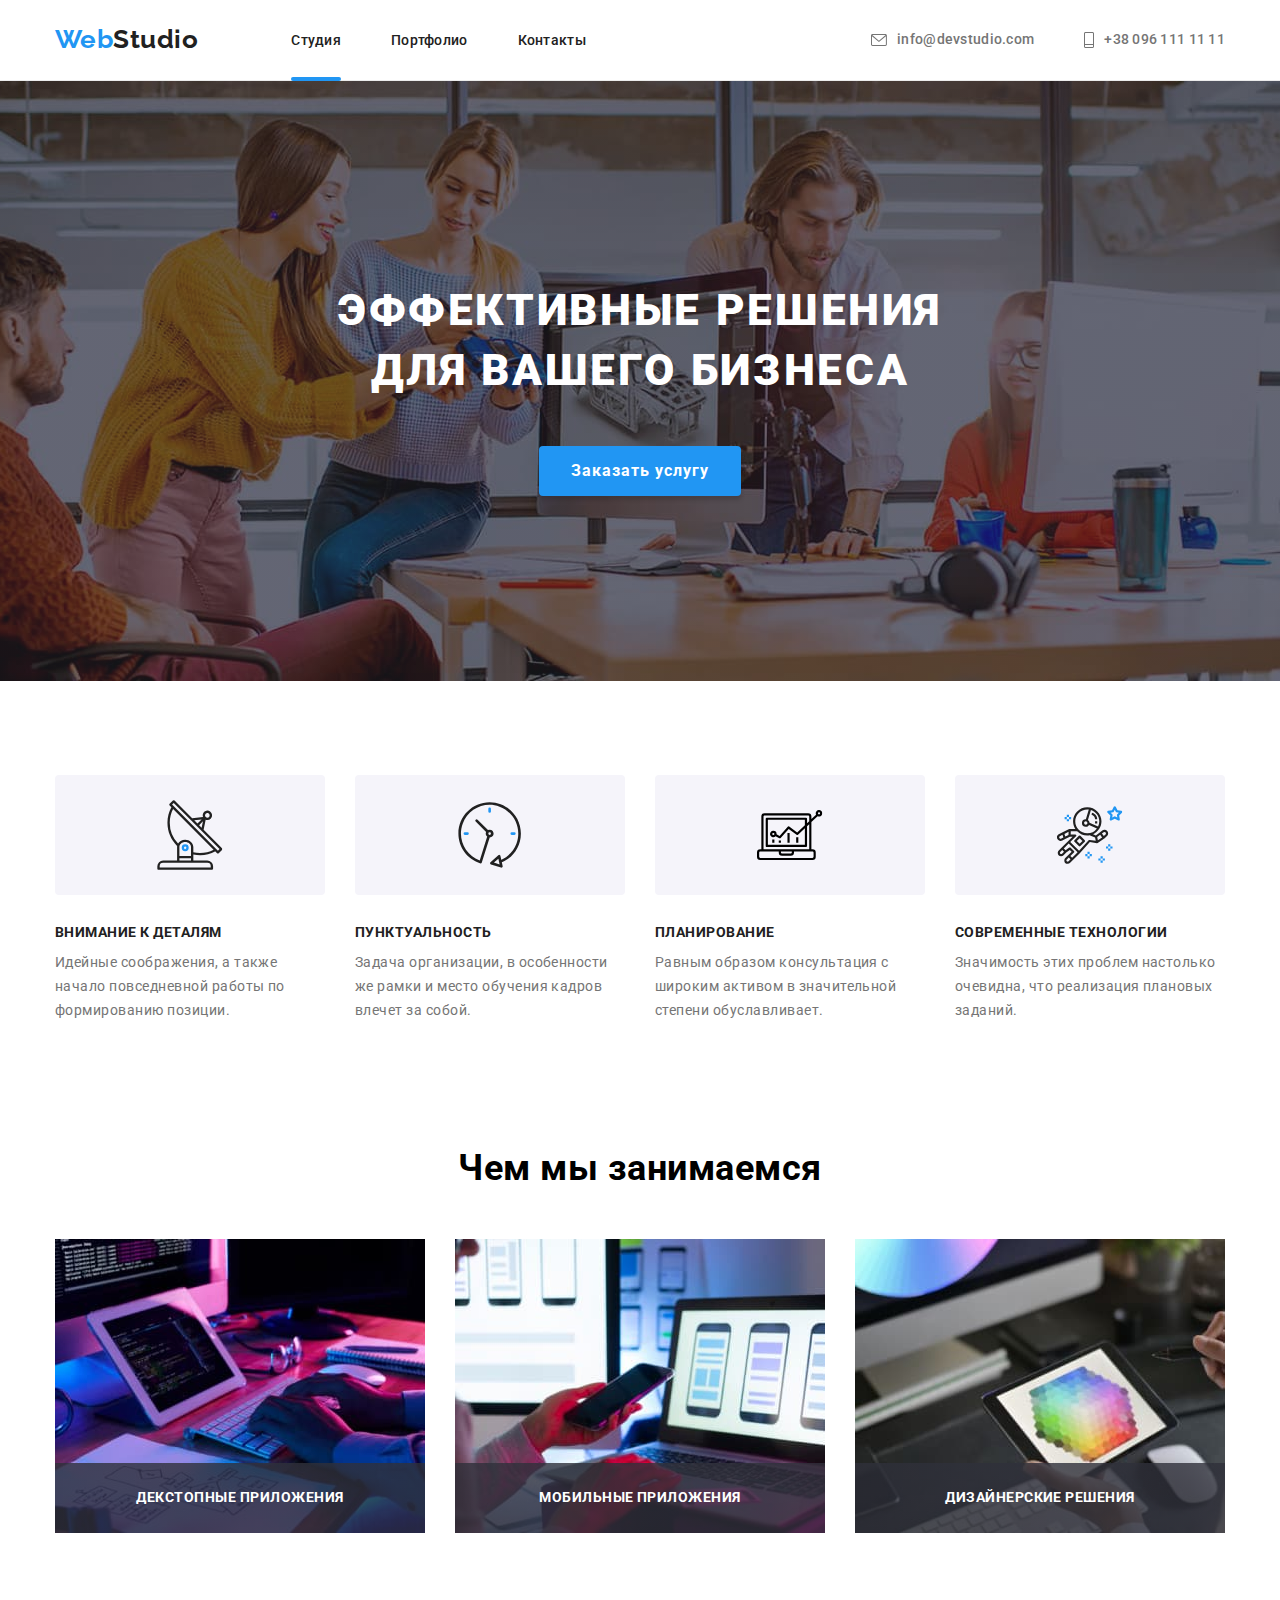
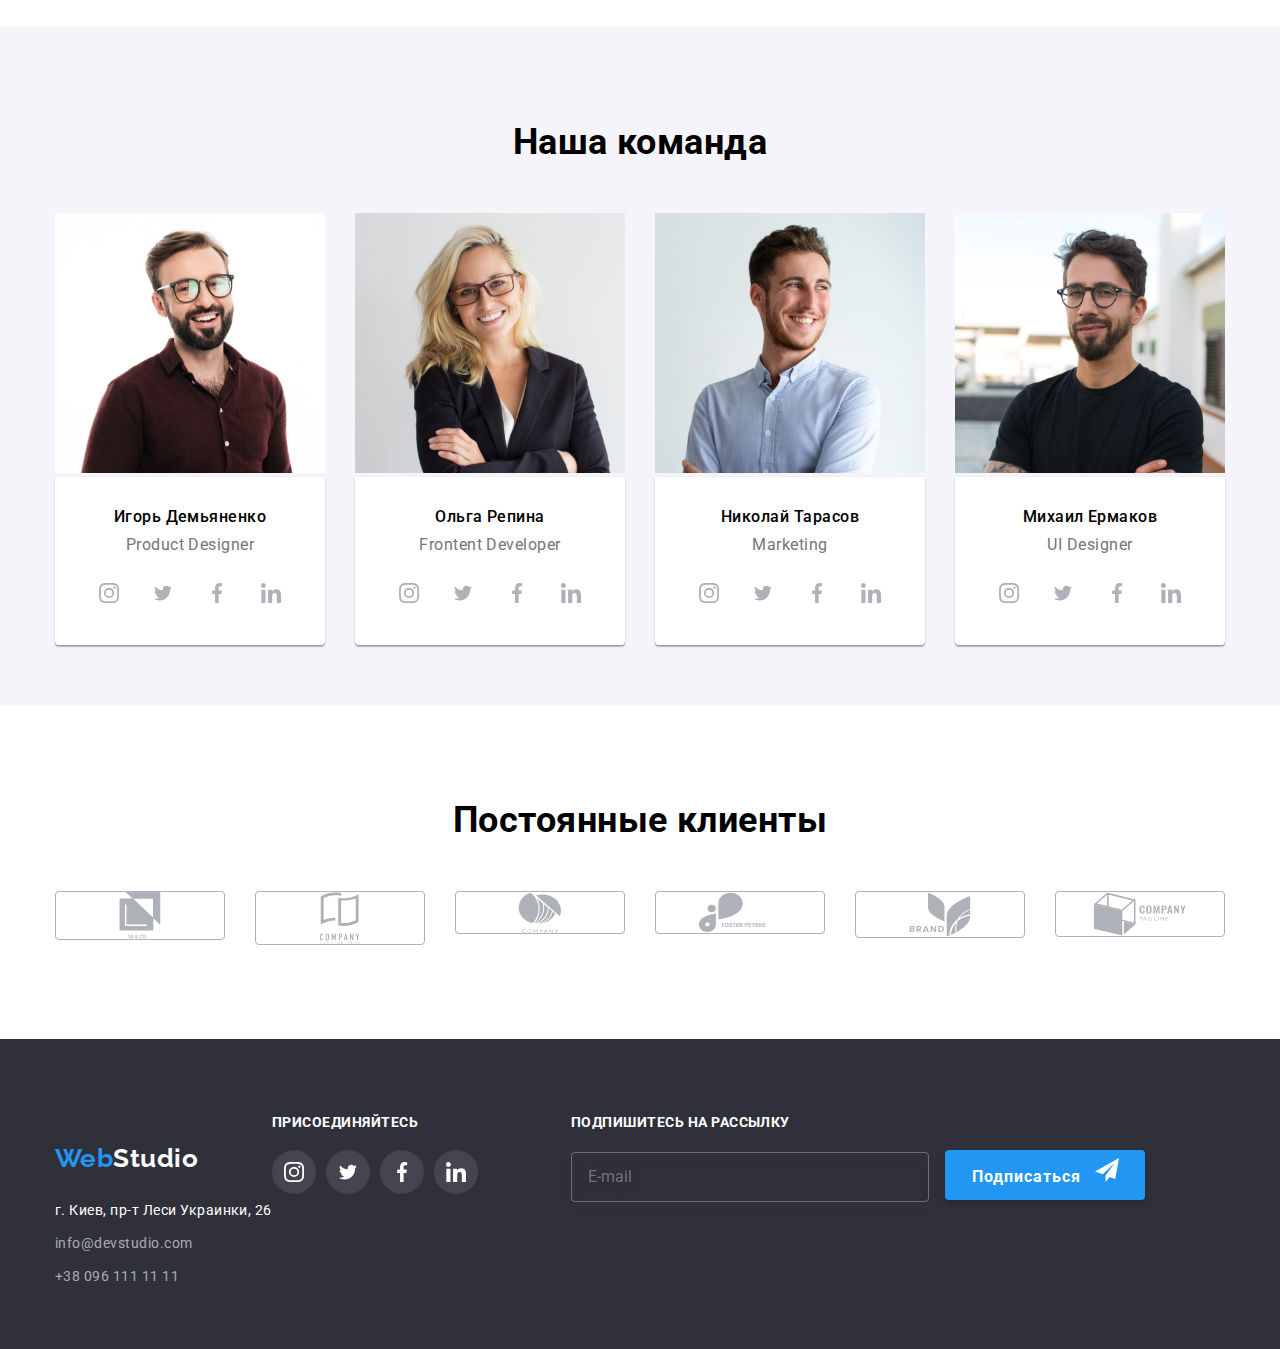
==== index.html @ e5ce3e45 "dz 13 07" ====
<!DOCTYPE html>
<html lang="ru">

<head>
    <meta charset="UTF-8">
    <meta http-equiv="X-UA-Compatible" content="IE=edge">
    <meta name="viewport" content="width=device-width, initial-scale=1.0">
    <link
        href="https://fonts.googleapis.com/css2?family=Raleway:wght@700&family=Roboto:wght@400;500;700;900&display=swap"
        rel="stylesheet">
    <link rel="stylesheet"
        href="https://cdnjs.cloudflare.com/ajax/libs/modern-normalize/1.1.0/modern-normalize.min.css">
    <link rel="stylesheet" href="./css/main.min.css" />
    <title>Главная</title>
</head>

<body>
    <!--Header-->
    <header class="header">
        <div class="header__items container">
            <nav class="navigation">
                <a href="./index.html" class="logo">
                    <span class="logo__blue-part">Web</span>
                    <span class="logo__black-part ">Studio</span>
                </a>
 
                <ul class="navigation__list">
                    <li class="navigation__item"><a href="./index.html" class="navigation__link current">Студия</a></li>
                    <li class="navigation__item"><a href="./portfolio.html" class="navigation__link">Портфолио</a></li>
                    <li class="navigation__item"><a href="#" class="navigation__link">Контакты</a></li>
                </ul>
                </nav>
            <ul class="contacts">
                <li class="contacts__item"><a href="mailto:info@devstudio.com" class="contacts__link contacts">

                        <svg class="contacts__icon" width="16" height="12">
                            <use href="./images/icons.svg#icon-mail"></use>
                        </svg>
                        info@devstudio.com</a>
                    </li>
                <li class="contacts__item"><a href="tel:+380961111111" class="contacts__link contacts">
                        <svg class="contacts__icon" width="10" height="16">
                            <use href="./images/icons.svg#icon-phone"></use>
                        </svg>
                        +38 096 111 11 11</a></li>
            </ul>

    <button type="button" class="button-mobile" data-menu-button>
        <svg width="24" height="16" aria-controls="mobile-menu-container" aria-label="Переключатель мобильного меню">
            <use class="button-mobile__icon-cross" href="./images/icon-navigation.svg#icon-icon-navigation-close"></use>
            <use class="button-mobile__icon-menu" href="./images/icon-navigation.svg#icon-icon-navigation"></use>
        </svg>
    </button>

<div class="mobile-menu-container" id="mobile-menu-container" data-menu>
   <div class="container mobile-menu-box">        
    <div class="mobile-navigation-top">
            <ul class="mobile-navigation">
                <li class="mobile-navigation__item"><a href="./index.html" class="mobile-navigation__link">Студия</a></li>
                <li class="mobile-navigation__item"><a href="./portfolio.html" class="mobile-navigation__link">Портфолио</a></li>
                <li class="mobile-navigation__item"><a href="#" class="mobile-navigation__link">Контакты</a></li>
            </ul>
         
            </div>
         
        <div class="mobile-navigation-bottom">
            <ul class="mobile-contacts">
            <li class="mobile-contacts__item"><a href="tel:+380961111111" class="mobile-contacts__phone">
                +38 096 111 11 11</a></li>
            <li class="mobile-contacts__item"><a href="mailto:info@devstudio.com" class="mobile-contacts__mail">
                info@devstudio.com</a>
                </li>
            </ul>

            <ul class="mobile-social-menu">
              <li class="mobile-social-menu__item"><a class="mobile-social-menu__link" href="https://instagram.com/">Instagram</a></li>
              <li class="mobile-social-menu__item"><a class="mobile-social-menu__link" href="https://twitter.com/">Twitter</a></li>
              <li class="mobile-social-menu__item"><a class="mobile-social-menu__link" href="https://faacebook.com/">Facebook</a></li>
              <li class="mobile-social-menu__item"><a class="mobile-social-menu__link" href="https://www.linkedin.com/">Linkedin</a></li>
            </ul>  
      </div>
    </div>
  </div>

       
    </div>
        </div>
    </header>
    <!--Main-->
    <main>
        <!--Banner-->
        <section class="banner">
            <div class="container">
                <h1 class="banner__title">Эффективные решения для вашего бизнеса</h1>
                <button data-modal-open class="button" type="button">Заказать услугу</button>
                
                <div class="backdrop is-hidden" data-modal>
                    <div class="modal">

                        <button class="button-close" data-modal-close>
                            <svg class="button-close__icon" width="30" height="30">
                        <use href="./images/symbol-defs.svg#icon-close"></use>
                            </svg>
                        </button>

                        <form class="modal__form">
                            <p class="modal__header">Оставьте свои данные, мы вам перезвоним</p>

                            <label class="modal__label">Имя</label>
                            <div class="modal__field">
                                <input class="modal__entry" type="text" name="username" />
                                <svg class="modal__icon" width="12" height="12">
                                    <use href="./images/symbol-defs-form-icons.svg#icon-person"></use>
                                </svg>
                            </div>

                            <label class="modal__label">Телефон</label>
                            <div class="modal__field">
                                <input class="modal__entry" type="tel" name="phone_number" />
                                <svg class="modal__icon" width="13" height="13">
                                    <use href="./images/symbol-defs-form-icons.svg#icon-handset"></use>
                                </svg>
                            </div>

                            <label class="modal__label">Почта</label>
                            <div class="modal__field">
                                <input class="modal__entry" type="email" name="email" />
                                <svg class="modal__icon" width="15" height="12">
                                    <use href="./images/symbol-defs-form-icons.svg#icon-mail-form"></use>
                                </svg>
                            </div>
                            <label class="modal__label">
                                Комментарий</label>
                            <textarea class="modal__field-comment" name="comment" rows="5"
                                placeholder="Введите текст"></textarea>


                            <label class="policy" for="policy">
                                <input class="policy__input" type="checkbox" name="policy" id="policy">

                                <svg class="policy__iconCheck" width="16" height="15">
                                    <use href="./images/symbol-defs-chek.svg#icon-icon-check">
                                    </use>
                                </svg>

                                <span class="policy__BoxBorder">
                                    <svg class="policy__iconBorder" width="16" height="15">
                                        <use href="./images/symbol-defs-chek.svg#icon-icon-check-border">
                                        </use>
                                    </svg>
                                </span>

                               <span class="policy__text"> Соглашаюсь с рассылкой и принимаю <a href="#" class="policy__link"> Условия договора </a></span>
                            </label>


                            <button class="button" type="submit">Отправить</button>

                        </form>


                    </div>
                </div>
            </div>
        </section>
        <!--Advantages-->
        <section class="advantages">
            <div class="container">
                <ul class="advantages__list">

                    <li class="advantages__item">
                        <div class="advantages__pictureBlock"><svg class="advantages__icon">
                                <use href="./images/icons.svg#icon-antena"></use>
                            </svg></div>
                        <h3 class="advantages__title">Внимание к деталям</h3>
                        <p class="advantages__text">Идейные соображения, а также начало повседневной работы по формированию позиции.</p>
                    </li>

                    <li class="advantages__item">
                        <div class="advantages__pictureBlock"><svg class="advantages__icon">
                                <use href="./images/icons.svg#icon-clock"></use>
                            </svg></div>
                        <h3 class="advantages__title">Пунктуальность</h3>
                        <p class="advantages__text">Задача организации, в особенности же рамки и место обучения кадров влечет за собой.</p>
                    </li>
                    <li class="advantages__item">
                        <div class="advantages__pictureBlock"><svg class="advantages__icon">
                                <use href="./images/icons.svg#icon-diagram"></use>
                            </svg></div>
                        <h3 class="advantages__title">Планирование</h3>
                        <p class="advantages__text">Равным образом консультация с широким активом в значительной степени обуславливает.</p>
                    </li>
                    <li class="advantages__item">
                        <div class="advantages__pictureBlock"><svg class="advantages__icon">
                                <use href="./images/icons.svg#icon-astronaut"></use>
                            </svg></div>
                        <h3 class="advantages__title">Современные технологии</h3>
                        <p class="advantages__text">Значимость этих проблем настолько очевидна, что реализация плановых заданий.</p>
                    </li>
                </ul>
            </div>
        </section>

        <!--What we do-->
        <section class="services">
            <div class="container">
                <h2 class="services__title">Чем мы занимаемся</h2>

                <ul class="services__list">

                    <li class="services__item">
                        <img src="./images/what_we_do_1.jpg" alt="Услуга 1" width="370" height="294" />
                        <div class="services__description">
                            <p class="services__text" >Декстопные приложения</p>
                        </div>
                    </li>

                    <li class="services__item"><img src="./images/what_we_do_2.jpg" alt="Услуга 2" width="370"
                            height="294" />
                        <div class="services__description">
                            <p class="services__text">Мобильные приложения</p>
                        </div>
                    </li>

                    <li class="services__item"><img src="./images/what_we_do_3.jpg" alt="Услуга 3" width="370"
                            height="294" />
                        <div class="services__description">
                            <p class="services__text">Дизайнерские решения</p>
                        </div>
                    </li>

                </ul>
            </div>
        </section>
        <!--Наша команда-->
        <section class="our-team">
            <div class="container">
                <h2 class="our-team__title">Наша команда</h2>
                <ul class="our-team__list">
                    <li class="our-team__item">
                        <img src="./images/product_designer.jpg" alt="Продуктовый дизайнер" width="270" height="260" />
                        <div class="our-team__section">
                            <h3 class="our-team__name">Игорь Демьяненко</h3>
                            <p class="our-team__position">Product Designer</p>

                            <ul class="social-media">
                                <li class="social-media__item">
                                    <a href="#" class="social-media__link">
                                        <svg class="social-media__icon" width="20" height="20">
                                            <use href="./images/icons.svg#icon-instagram"></use>
                                        </svg>
                                    </a>
                                </li>

                                <li class="social-media__item">
                                    <a href="#" class="social-media__link">
                                        <svg class="social-media__icon" width="20" height="16.25">
                                            <use href="./images/icons.svg#icon-twitter"></use>
                                        </svg>
                                    </a>
                                </li>

                                <li class="social-media__item">
                                    <a href="#" class="social-media__link">
                                        <svg class="social-media__icon" width="20" height="20">
                                            <use href="./images/icons.svg#icon-facebook"></use>
                                        </svg>
                                    </a>
                                </li>

                                <li class="social-media__item">
                                    <a href="#" class="social-media__link">
                                        <svg class="social-media__icon" width="20" height="20">
                                            <use href="./images/icons.svg#icon-linkedin"></use>
                                        </svg>
                                    </a>
                                </li>

                            </ul>
                        </div>
                    </li>
                    <li class="our-team__item">
                        <img src="./images/frontent_developer.jpg" alt="Фронтент разработчик" width="270"
                            height="260" />
                        <div class="our-team__section">
                            <h3 class="our-team__name">Ольга Репина</h3>
                            <p class="our-team__position">Frontent Developer</p>
                            <ul class="social-media">
                                <li class="social-media__item">
                                    <a href="#" class="social-media__link">
                                        <svg class="social-media__icon" width="20" height="20">
                                            <use href="./images/icons.svg#icon-instagram"></use>
                                        </svg>
                                    </a>
                                </li>

                                <li class="social-media__item">
                                    <a href="#" class="social-media__link">
                                        <svg class="social-media__icon" width="20" height="16.25">
                                            <use href="./images/icons.svg#icon-twitter"></use>
                                        </svg>
                                    </a>
                                </li>

                                <li class="social-media__item">
                                    <a href="#" class="social-media__link">
                                        <svg class="social-media__icon" width="20" height="20">
                                            <use href="./images/icons.svg#icon-facebook"></use>
                                        </svg>
                                    </a>
                                </li>

                                <li class="social-media__item">
                                    <a href="#" class="social-media__link">
                                        <svg class="social-media__icon" width="20" height="20">
                                            <use href="./images/icons.svg#icon-linkedin"></use>
                                        </svg>
                                    </a>
                                </li>
                            </ul>
                        </div>
                    </li>
                    <li class="our-team__item">
                        <img src="./images/marketing.jpg" alt="Маркетолог" width="270" height="260" />
                        <div class="our-team__section">
                            <h3 class="our-team__name">Николай Тарасов</h3>
                            <p class="our-team__position">Marketing</p>
                            <ul class="social-media">
                                <li class="social-media__item">
                                    <a href="#" class="social-media__link">
                                        <svg class="social-media__icon" width="20" height="20">
                                            <use href="./images/icons.svg#icon-instagram"></use>
                                        </svg>
                                    </a>
                                </li>

                                <li class="social-media__item">
                                    <a href="#" class="social-media__link">
                                        <svg class="social-media__icon" width="20" height="16.25">
                                            <use href="./images/icons.svg#icon-twitter"></use>
                                        </svg>
                                    </a>
                                </li>

                                <li class="social-media__item">
                                    <a href="#" class="social-media__link">
                                        <svg class="social-media__icon" width="20" height="20">
                                            <use href="./images/icons.svg#icon-facebook"></use>
                                        </svg>
                                    </a>
                                </li>

                                <li class="social-media__item">
                                    <a href="#" class="social-media__link">
                                        <svg class="social-media__icon" width="20" height="20">
                                            <use href="./images/icons.svg#icon-linkedin"></use>
                                        </svg>
                                    </a>
                                </li>
                            </ul>
                        </div>
                    </li>
                    <li class="our-team__item">
                        <img src="./images/ui_designer.jpg" alt="ЮА дизайнер" width="270" height="260" />
                        <div class="our-team__section">
                            <h3 class="our-team__name">Михаил Ермаков</h3>
                            <p class="our-team__position">UI Designer</p>
                            <ul class="social-media">
                                <li class="social-media__item">
                                    <a href="#" class="social-media__link">
                                        <svg class="social-media__icon" width="20" height="20">
                                            <use href="./images/icons.svg#icon-instagram"></use>
                                        </svg>
                                    </a>
                                </li>

                                <li class="social-media__item">
                                    <a href="#" class="social-media__link">
                                        <svg class="social-media__icon" width="20" height="16.25">
                                            <use href="./images/icons.svg#icon-twitter"></use>
                                        </svg>
                                    </a>
                                </li>

                                <li class="social-media__item">
                                    <a href="#" class="social-media__link">
                                        <svg class="social-media__icon" width="20" height="20">
                                            <use href="./images/icons.svg#icon-facebook"></use>
                                        </svg>
                                    </a>
                                </li>

                                <li class="social-media__item">
                                    <a href="#" class="social-media__link">
                                        <svg class="social-media__icon" width="20" height="20">
                                            <use href="./images/icons.svg#icon-linkedin"></use>
                                        </svg>
                                    </a>
                                </li>
                            </ul>
                        </div>
                    </li>
                </ul>
            </div>
        </section>
    </main>

    <!-- Regular-Customers-->

    <section class="regular-customers">
        <div class="container">
            <h2 class="regular-customers__title">Постоянные клиенты</h2>
            <ul class="regular-customers__list">
                <li class="regular-customers__item">
                    <a href="#" class="regular-customers__link">
                        <svg class="regular-customers__icon" height="46.7">
                            <use href="./images/icons.svg#icon-ya-co">
                            </use>
                        </svg>
                    </a>
                </li>

                <li class="regular-customers__item">
                    <a href="#" class="regular-customers__link">
                        <svg class="regular-customers__icon" width="40" height="52">
                            <use href="./images/icons.svg#icon-tagline-here">
                            </use>
                        </svg>
                    </a>
                </li>
                <li class="regular-customers__item">
                    <a href="#" class="regular-customers__link">
                        <svg class="regular-customers__icon" width="43.46" height="41.18">
                            <use href="./images/icons.svg#icon-company">
                            </use>
                        </svg>
                    </a>
                </li>
                <li class="regular-customers__item">
                    <a href="#" class="regular-customers__link">
                        <svg class="regular-customers__icon" width="84.44" height="40.62">
                            <use href="./images/icons.svg#icon-foster-peters">
                            </use>
                        </svg>
                    </a>
                </li>
                <li class="regular-customers__item">
                    <a href="#" class="regular-customers__link">
                        <svg class="regular-customers__icon" width="62.54" height="45.43">
                            <use href="./images/icons.svg#icon-brand">
                            </use>
                        </svg>
                    </a>
                </li>
                <li class="regular-customers__item">
                    <a href="#" class="regular-customers__link">
                        <svg class="regular-customers__icon" width="93.79" height="43.93">
                            <use href="./images/icons.svg#icon-tag-line">
                            </use>
                        </svg>
                    </a>
                </li>
            </ul>
        </div>
    </section>

    <!-- Footer-->
    <footer class="footer">
        <div class="container">
            <div class="footer__container">
                <div class="footer__adress">
                    <div class="contacts-footer">
                        <a href="./index.html" class="logo bottom">
                                <span class="logo__blue-part">Web</span>
                                <span class="logo__white-part">Studio</span>
                                </a>
                        <address>
                            <ul class="contacts-footer__list">
                                <li class="contacts-footer__item"><a href="https://www.google.com/maps/place/%D0%B1%D1%83%D0%BB.+%D0%9B%D0%B5%D1%81%D0%B8+%D0%A3%D0%BA%D1%80%D0%B0%D0%B8%D0%BD%D0%BA%D0%B8,+26,+%D0%9A%D0%B8%D0%B5%D0%B2,+02000/@50.4265841,30.5361971,17z/data=!3m1!4b1!4m5!3m4!1s0x40d4cf0e033ecbe9:0x57a4dffefec77da0!8m2!3d50.4265807!4d30.5383858"
                                        target="_blank" class="contacts-footer__link map">г. Киев, пр-т Леси Украинки, 26</a></li>
                                <li class="contacts-footer__item"><a href="mailto:info@devstudio.com"
                                        class="contacts-footer__link">info@devstudio.com</a>
                                </li>
                                <li class="contacts-footer__item"><a href="tel:+380961111111" class="contacts-footer__link">+38 096 111
                                        11
                                        11</a></li>
                            </ul>
                        </address>
                    </div>
                
                <div class="social-media-footer">
                    <p class="social-media-footer__header">Присоединяйтесь</p>
                    <ul class="social-media-footer__list">
                        <li class="social-media-footer__item">
                            <a href="#" class="social-media-footer__link">
                                <svg class="social-media-footer__icon" width="20" height="20">
                                    <use href="./images/icons.svg#icon-instagram"></use>
                                </svg>
                            </a>
                        </li>

                        <li class="social-media-footer__item">
                            <a href="#" class="social-media-footer__link">
                                <svg class="social-media-footer__icon" width="20" height="16.25">
                                    <use href="./images/icons.svg#icon-twitter"></use>
                                </svg>
                            </a>
                        </li>

                        <li class="social-media-footer__item">
                            <a href="#" class="social-media-footer__link">
                                <svg class="social-media-footer__icon" width="20" height="20">
                                    <use href="./images/icons.svg#icon-facebook"></use>
                                </svg>
                            </a>
                        </li>

                        <li class="social-media-footer__item">
                            <a href="#" class="social-media-footer__link">
                                <svg class="social-media-footer__icon" width="20" height="20">
                                    <use href="./images/icons.svg#icon-linkedin"></use>
                                </svg>
                            </a>
                        </li>

                    </ul>
                </div>
                </div>
                <div class="subscription">
                    <p class="subscription__title">Подпишитеcь на рассылку</p>
                    <form class="subscription__field">
                        <input class="subscription__input" type="email" name="email" placeholder="E-mail" />
                        <button class="subscription__button" type="submit">Подписаться
                            <svg class="subscription__icon" width="24" height="24">
                                <use href="./images/symbol-defs-form.svg#icon-mailing-list">
                                </use>
                            </svg>
                        </button>
                    </form>
                </div>
        </div>
    </footer>
    <script class="script-overlay" src="./js/modal.js"></script>
    <script src="./js/menu.js"></script>
</body>

</html>
---- css/main.min.css ----
:root{--button-and-h1-color: #FFFFFF;--main-text-color: #757575;--small-text-color: #212121;--background-button-hover: #2196F3;--background-header-footer-color: #2F303A;--background-our-team-color: #F5F4FA;--background-svg-color: #AFB1B8}.button-close{display:-webkit-box;display:-ms-flexbox;display:flex;margin-left:auto;padding:0;border:none;font:inherit;color:inherit;background-color:rgba(0,0,0,0);cursor:pointer;position:absolute;right:8px;top:8px}.button-close__icon{fill:#000;border:1px solid rgba(0,0,0,.1);border-radius:50%}.button-close:hover .button-close__icon{fill:#2196f3}.button{font-family:Roboto,sans-serif;background-color:var(--background-button-hover);font-size:16px;line-height:1.87;font-weight:700;color:var(--button-and-h1-color);cursor:pointer;text-align:center;letter-spacing:.06em;border-radius:4px;-webkit-box-shadow:0px 4px 4px rgba(0,0,0,.15);box-shadow:0px 4px 4px rgba(0,0,0,.15);padding:10px 32px;border-width:0}.menu .button.active{background-color:var(--background-button-hover);color:var(--button-and-h1-color)}.menu .button{background-color:var(--background-our-team-color);color:var(--small-text-color);font-style:normal;font-weight:500;text-align:center;line-height:1.62;letter-spacing:.03em;padding:6px 22px;-webkit-box-shadow:none;box-shadow:none;-webkit-transition-property:background-color,color,-webkit-box-shadow;transition-property:background-color,color,-webkit-box-shadow;transition-property:background-color,color,box-shadow;transition-property:background-color,color,box-shadow,-webkit-box-shadow;-webkit-transition-duration:250ms;transition-duration:250ms;-webkit-transition-timing-function:cubic-bezier(0.4, 0, 0.2, 1);transition-timing-function:cubic-bezier(0.4, 0, 0.2, 1)}.menu .button:hover,.menu .button:active,.menu .button:focus{background-color:var(--background-button-hover);color:var(--button-and-h1-color);-webkit-box-shadow:0px 4px 4px rgba(0,0,0,.15);box-shadow:0px 4px 4px rgba(0,0,0,.15)}.policy+.button{margin-top:50px;padding-left:50px;padding-right:55px}.form-mailing-list button{width:200px;height:50px;margin-left:12px;padding-left:0px}.social-media{display:-webkit-box;display:-ms-flexbox;display:flex;text-align:center;padding-top:16px;list-style-type:none}.social-media__item{width:44px;height:44px}.social-media__item:nth-child(1){margin-left:32px;margin-right:10px}.social-media__item:nth-child(2){margin-right:10px}.social-media__item:nth-child(3){margin-right:10px}.social-media__item:nth-child(4){margin-right:32px}.social-media__link{display:-webkit-box;display:-ms-flexbox;display:flex;width:44px;height:44px;-webkit-box-align:center;-ms-flex-align:center;align-items:center;-webkit-box-pack:center;-ms-flex-pack:center;justify-content:center;color:var(--background-svg-color)}.social-media__link:hover,.social-media__link:focus{background-color:var(--background-button-hover);color:var(--button-and-h1-color);border-radius:50%;cursor:pointer;-webkit-transition-property:background-color,color;transition-property:background-color,color;-webkit-transition-duration:250ms;transition-duration:250ms;-webkit-transition-timing-function:cubic-bezier(0.4, 0, 0.2, 1);transition-timing-function:cubic-bezier(0.4, 0, 0.2, 1)}.social-media__icon{fill:currentColor}.social-media-footer{margin-top:15px}.social-media-footer__header{color:var(--button-and-h1-color);text-transform:uppercase;font-weight:700;font-size:14px;margin-bottom:20px}.social-media-footer__list{list-style-type:none;display:-webkit-box;display:-ms-flexbox;display:flex}.social-media-footer__item{margin-left:0px;margin-right:10px;background:rgba(255,255,255,.1);border-radius:50%;color:var(--button-and-h1-color)}.social-media-footer__item:last-child{margin-right:0px}.social-media-footer__link{display:-webkit-box;display:-ms-flexbox;display:flex;width:44px;height:44px;-webkit-box-align:center;-ms-flex-align:center;align-items:center;-webkit-box-pack:center;-ms-flex-pack:center;justify-content:center;color:var(--button-and-h1-color)}.social-media-footer__link:hover,.social-media-footer__link:focus{background-color:var(--background-button-hover);color:var(--button-and-h1-color);border-radius:50%;cursor:pointer;-webkit-transition-property:background-color,color;transition-property:background-color,color;-webkit-transition-duration:250ms;transition-duration:250ms;-webkit-transition-timing-function:cubic-bezier(0.4, 0, 0.2, 1);transition-timing-function:cubic-bezier(0.4, 0, 0.2, 1)}.social-media-footer__icon{fill:currentColor}.subscription{margin-top:15px;margin-left:93px}.subscription__title{color:var(--button-and-h1-color);text-transform:uppercase;font-weight:700;font-size:14px;margin-bottom:20px}@media screen and (min-width: 768px){.subscription__field{display:-webkit-box;display:-ms-flexbox;display:flex;-webkit-box-orient:vertical;-webkit-box-direction:normal;-ms-flex-direction:column;flex-direction:column}}@media screen and (min-width: 1200px){.subscription__field{display:block}}.subscription__input{width:358px;height:50px;padding-left:16px;padding-top:15px;padding-bottom:15px;font-size:16px;color:#fff;background-color:rgba(0,0,0,0);border:1px solid rgba(255,255,255,.3);border-radius:4px;-webkit-filter:drop-shadow(0px 4px 4px rgba(0, 0, 0, 0.15));filter:drop-shadow(0px 4px 4px rgba(0, 0, 0, 0.15))}.subscription__input:hover,.subscription__input:focus{outline:rgba(0,0,0,0)}.subscription__button{width:200px;height:50px;margin-left:12px;font-family:Roboto,sans-serif;background-color:var(--background-button-hover);font-size:16px;line-height:1.87;font-weight:700;color:var(--button-and-h1-color);cursor:pointer;text-align:center;letter-spacing:.06em;border-radius:4px;-webkit-box-shadow:0px 4px 4px rgba(0,0,0,.15);box-shadow:0px 4px 4px rgba(0,0,0,.15);border-width:0}.subscription__icon{margin-left:9px;-webkit-box-align:center;-ms-flex-align:center;align-items:center;-webkit-box-pack:center;-ms-flex-pack:center;justify-content:center}.modal{position:absolute;width:528px;height:581px;top:50%;left:50%;-webkit-transform:translate(-50%, -50%) scale(1);transform:translate(-50%, -50%) scale(1);background-color:#fff;-webkit-box-shadow:0px 1px 3px rgba(0,0,0,.12),0px 1px 1px rgba(0,0,0,.14),0px 2px 1px rgba(0,0,0,.2);box-shadow:0px 1px 3px rgba(0,0,0,.12),0px 1px 1px rgba(0,0,0,.14),0px 2px 1px rgba(0,0,0,.2);border-radius:4px;padding-top:40px;padding-right:40px;padding-left:40px}.modal__form{display:inline-block}.modal__header{color:#212121;font-weight:700;font-size:20px;line-height:1.15;margin-bottom:2px}.modal__label{text-align:left;display:-webkit-box;display:-ms-flexbox;display:flex;-webkit-box-orient:vertical;-webkit-box-direction:normal;-ms-flex-direction:column;flex-direction:column;color:#757575;font-weight:400;font-size:12px;line-height:1.16;margin-bottom:4px;margin-top:10px}.modal__field{position:relative}.modal__entry{border:1px solid rgba(33,33,33,.2);border-radius:4px;font-size:16px;padding:6px 6px 6px 42px;font-size:16px;width:100%;height:40px}.modal__entry:hover+.modal__entry__icon,.modal__entry:focus+.modal__entry__icon{fill:#2196f3;-webkit-transition:250ms cubic-bezier(0.4, 0, 0.2, 1);transition:250ms cubic-bezier(0.4, 0, 0.2, 1)}.modal__entry:focus,.modal__entry:hover{border:1px solid #2196f3;outline:rgba(0,0,0,0);-webkit-transition:250ms cubic-bezier(0.4, 0, 0.2, 1);transition:250ms cubic-bezier(0.4, 0, 0.2, 1)}.modal__icon{position:absolute;left:15px;top:50%;-webkit-transform:translateY(-50%);transform:translateY(-50%)}.modal__field-comment{padding:12px 16px;border:1px solid rgba(33,33,33,.2);border-radius:4px;margin-bottom:20px;height:120px;width:448px;resize:none}.modal__field-comment:focus,.modal__field-comment:hover{border:1px solid #2196f3;outline:rgba(0,0,0,0);-webkit-transition:250ms cubic-bezier(0.4, 0, 0.2, 1);transition:250ms cubic-bezier(0.4, 0, 0.2, 1)}.modal__field-comment::-webkit-input-placeholder{font-weight:400;font-size:12px;line-height:1.16;color:rgba(117,117,117,.5)}.modal__field-comment::-moz-placeholder{font-weight:400;font-size:12px;line-height:1.16;color:rgba(117,117,117,.5)}.modal__field-comment:-ms-input-placeholder{font-weight:400;font-size:12px;line-height:1.16;color:rgba(117,117,117,.5)}.modal__field-comment::-ms-input-placeholder{font-weight:400;font-size:12px;line-height:1.16;color:rgba(117,117,117,.5)}.modal__field-comment::placeholder{font-weight:400;font-size:12px;line-height:1.16;color:rgba(117,117,117,.5)}.banner{position:relative;background-image:-webkit-gradient(linear, left top, right top, from(rgba(47, 48, 58, 0.4)), to(rgba(47, 48, 58, 0.4))),url("../images/banner_background.jpg");background-image:linear-gradient(to right, rgba(47, 48, 58, 0.4), rgba(47, 48, 58, 0.4)),url("../images/banner_background.jpg");background-color:var(--background-header-footer-color);background-repeat:no-repeat;background-position:center;background-size:cover;text-align:center;max-width:1600px;max-height:600px;margin-left:auto;margin-right:auto;padding-top:118px;padding-bottom:118px}.banner__title{color:var(--button-and-h1-color);text-transform:uppercase;line-height:1.61;font-size:26px;font-style:normal;font-weight:900;letter-spacing:.06em;max-width:360px;margin:0 auto 30px auto}@media screen and (min-width: 1200px){.banner__title{line-height:1.36;font-size:44px;max-width:696px;margin:0 auto 45px auto}}@media screen and (min-width: 1200px){.banner{padding-top:200px;padding-bottom:200px}}.backdrop{position:fixed;display:-webkit-box;display:-ms-flexbox;display:flex;margin:0 auto;width:100%;height:100%;z-index:1;left:50%;top:0px;-webkit-transform:translateX(-50%);transform:translateX(-50%);background:rgba(0,0,0,.2);background-image:-webkit-gradient(linear, left top, right top, from(rgba(0, 0, 0, 0.2)), to(rgba(0, 0, 0, 0.2)));background-image:linear-gradient(to right, rgba(0, 0, 0, 0.2), rgba(0, 0, 0, 0.2));-webkit-transition:opacity,isibility,1000ms cubic-bezier(0.4, 0, 0.2, 1);transition:opacity,isibility,1000ms cubic-bezier(0.4, 0, 0.2, 1);overflow-y:scroll;padding:50px 30px}.backdrop.is-hidden{opacity:0;pointer-events:none;visibility:hidden}.policy{display:-webkit-box;display:-ms-flexbox;display:flex;position:absolute;color:#757575;font-weight:400;font-size:14px;line-height:1.71;text-align:center;-webkit-box-align:center;-ms-flex-align:center;align-items:center;margin-left:12px}.policy__link{color:#2196f3;font-weight:400;font-size:14px;line-height:1.71}.policy__text{margin-left:8px;font-weight:400;font-size:14px;line-height:24px}.policy__iconBorder{-webkit-box-pack:center;-ms-flex-pack:center;justify-content:center;text-align:center}.policy__BoxBorder{display:-webkit-box;display:-ms-flexbox;display:flex;position:absolute;left:0px;margin:0px;padding:0px}.policy__iconCheck{opacity:0}.policy__input{-webkit-appearance:none;-moz-appearance:none;appearance:none;position:absolute}.policy__input:checked+.policy__iconCheck{fill:#fff;background-color:#2196f3;opacity:1;-webkit-transition:250ms cubic-bezier(0.4, 0, 0.2, 1);transition:250ms cubic-bezier(0.4, 0, 0.2, 1)}.policy__input:checked~.policy__BoxBorder{opacity:0}body{background-color:var(--main-white-color);font-family:Roboto,sans-serif;font-style:normal;letter-spacing:.03em}h1,h2,h3,h4,h5,h6,ul,li,p{margin:0;padding:0}.container{padding-left:15px;padding-right:15px;margin-left:auto;margin-right:auto}@media screen and (min-width: 480px){.container{max-width:480px}}@media screen and (min-width: 768px){.container{max-width:768px}}@media screen and (min-width: 1200px){.container{max-width:1200px}}.header{border-bottom:1px solid #ececec}.header__items{display:-webkit-box;display:-ms-flexbox;display:flex;position:relative;-webkit-box-pack:justify;-ms-flex-pack:justify;justify-content:space-between}.current{color:var(--background-button-hover)}.current:after{position:absolute;top:46px;left:0;content:"";display:block;width:100%;height:4px;background:#2196f3;border-radius:2px}.footer{background-color:var(--background-header-footer-color);padding-top:60px;padding-bottom:60px}@media screen and (min-width: 1200px){.footer__container{display:-webkit-box;display:-ms-flexbox;display:flex}}@media screen and (min-width: 1200px){.footer__adress{display:-webkit-box;display:-ms-flexbox;display:flex}}@media screen and (min-width: 768px){.footer__adress{display:-webkit-box;display:-ms-flexbox;display:flex}}.advantages{padding-top:94px;padding-bottom:60px}@media screen and (min-width: 1200px){.advantages{padding-bottom:94px}}@media screen and (min-width: 768px){.advantages__list{display:-webkit-box;display:-ms-flexbox;display:flex;-ms-flex-wrap:wrap;flex-wrap:wrap;-webkit-box-pack:justify;-ms-flex-pack:justify;justify-content:space-between}}.advantages__item{display:inline-block;margin-bottom:30px;width:100%}@media screen and (min-width: 768px){.advantages__item{width:calc((100% - 30px)/2)}}@media screen and (min-width: 1200px){.advantages__item{width:calc((100% - 90px)/4)}}.advantages__pictureBlock{background-color:var(--background-our-team-color);height:120px;border-radius:4px;margin-bottom:30px;display:-webkit-box;display:-ms-flexbox;display:flex;-webkit-box-align:center;-ms-flex-align:center;align-items:center;-webkit-box-pack:center;-ms-flex-pack:center;justify-content:center}.advantages__icon{width:65.32px;height:70px;fill:currentColor}.advantages__title{color:var(--small-text-color);text-transform:uppercase;font-weight:700;font-size:14px;line-height:1.14;margin-bottom:10px;text-align:center}@media screen and (min-width: 768px){.advantages__title{text-align:start}}.advantages__text{font-size:14px;color:var(--main-text-color);line-height:1.71}.our-team{background-color:var(--background-our-team-color);padding-top:60px;padding-bottom:60px}@media screen and (min-width: 1200px){.our-team{padding-top:94px}}.our-team__title{font-size:36px;line-height:1.17;text-align:center;text-transform:none;font-weight:700;margin-top:0;margin-bottom:50px}.our-team__list{background-color:var(--background-our-team-color);list-style:none}@media screen and (min-width: 768px){.our-team__list{display:-webkit-box;display:-ms-flexbox;display:flex;-ms-flex-wrap:wrap;flex-wrap:wrap;-webkit-box-pack:justify;-ms-flex-pack:justify;justify-content:space-between}}@media screen and (min-width: 768px){.our-team__item{width:calc((100% - 30px)/2)}}@media screen and (min-width: 1200px){.our-team__item{width:calc((100% - 90px)/4)}}.our-team__name{text-transform:none;font-size:16px;line-height:1.19;font-weight:500;text-align:center;margin-bottom:10px}.our-team__position{font-size:16px;line-height:1.16;color:var(--main-text-color);text-align:center}.our-team__section{background-color:var(--button-and-h1-color);-webkit-box-shadow:0px 1px 3px rgba(0,0,0,.12),0px 1px 1px rgba(0,0,0,.14),0px 2px 1px rgba(0,0,0,.2);box-shadow:0px 1px 3px rgba(0,0,0,.12),0px 1px 1px rgba(0,0,0,.14),0px 2px 1px rgba(0,0,0,.2);border-radius:0px 0px 4px 4px;padding-top:30px;padding-bottom:30px}.services{padding-bottom:94px}@media screen and (max-width: 1200px){.services{display:none}}.services__title{font-size:36px;line-height:1.17;text-align:center;text-transform:none;font-weight:700;margin-top:0;margin-bottom:50px}.services__list{display:-webkit-box;display:-ms-flexbox;display:flex;list-style:none}.services__item{position:relative;width:370px;height:294px}.services__item:nth-child(-n+2){margin-right:30px}.services__description{bottom:0px;position:absolute;width:100%;height:70px;display:-webkit-box;display:-ms-flexbox;display:flex;-webkit-box-align:center;-ms-flex-align:center;align-items:center;-webkit-box-pack:center;-ms-flex-pack:center;justify-content:center;background-image:-webkit-gradient(linear, left top, right top, from(rgba(47, 48, 58, 0.8)), to(rgba(47, 48, 58, 0.8)));background-image:linear-gradient(to right, rgba(47, 48, 58, 0.8), rgba(47, 48, 58, 0.8))}.services__text{color:#fff;line-height:1.14;text-transform:uppercase;font-size:14px;font-weight:700}.portfolio{margin-top:50px;list-style:none}@media screen and (min-width: 768px){.portfolio{display:-webkit-box;display:-ms-flexbox;display:flex;-ms-flex-wrap:wrap;flex-wrap:wrap;-webkit-box-pack:justify;-ms-flex-pack:justify;justify-content:space-between}}.portfolio__item{position:relative}@media screen and (min-width: 768px){.portfolio__item{width:calc((100% - 30px)/2)}}@media screen and (min-width: 1200px){.portfolio__item{width:calc((100% - 60px)/3)}}.portfolio__link{text-decoration:none;display:block}.portfolio__link:hover,.portfolio__link:focus{-webkit-box-shadow:0px 1px 1px rgba(0,0,0,.12),0px 4px 4px rgba(0,0,0,.06),1px 4px 6px rgba(0,0,0,.16);box-shadow:0px 1px 1px rgba(0,0,0,.12),0px 4px 4px rgba(0,0,0,.06),1px 4px 6px rgba(0,0,0,.16)}.portfolio__pictureBlock{position:relative;overflow:hidden}.portfolio__picture{margin-bottom:-5px}.portfolio__text-action{position:absolute;top:0;left:0;width:100%;height:100%;padding:63px 24px;-webkit-transform:translateY(100%);transform:translateY(100%);-webkit-transition:-webkit-transform 250ms cubic-bezier(0.4, 0, 0.2, 1);transition:-webkit-transform 250ms cubic-bezier(0.4, 0, 0.2, 1);transition:transform 250ms cubic-bezier(0.4, 0, 0.2, 1);transition:transform 250ms cubic-bezier(0.4, 0, 0.2, 1), -webkit-transform 250ms cubic-bezier(0.4, 0, 0.2, 1);color:#fff;background-color:#2196f3;line-height:1.55;font-size:18px;font-weight:400;opacity:.9}.portfolio__aside{border:1px solid #eee;padding:20px 24px}.portfolio__title{text-transform:none;font-weight:700;font-size:18px;line-height:2;letter-spacing:.06em;color:var(--small-text-color);margin-bottom:4px}.portfolio__subtitle{text-transform:none;font-size:16px;line-height:1.87;color:var(--main-text-color)}.portfolio__link:hover .portfolio__text-action,.portfolio__link:focus .portfolio__text-action{background-color:#2196f3;opacity:.9;color:#fff;line-height:1.55;font-size:18px;font-weight:400;-webkit-transform:translateY(0);transform:translateY(0)}.regular-customers{padding-top:94px;padding-bottom:94px}.regular-customers__title{font-size:36px;line-height:1.17;text-align:center;text-transform:none;font-weight:700;margin-top:0;margin-bottom:50px}.regular-customers__list{list-style:none;display:-webkit-box;display:-ms-flexbox;display:flex;-ms-flex-wrap:wrap;flex-wrap:wrap;-webkit-box-pack:justify;-ms-flex-pack:justify;justify-content:space-between}@media screen and (min-width: 1200px){.regular-customers__list{-ms-flex-wrap:nowrap;flex-wrap:nowrap}}.regular-customers__item{list-style-type:none;width:calc((100% - 30px)/2)}@media screen and (min-width: 768px){.regular-customers__item{width:calc((100% - 60px)/3)}}@media screen and (min-width: 1200px){.regular-customers__item{width:calc((100% - 150px)/6)}}.regular-customers__link{display:-webkit-box;display:-ms-flexbox;display:flex;-webkit-box-pack:center;-ms-flex-pack:center;justify-content:center;-webkit-box-align:center;-ms-flex-align:center;align-items:center;border:1px solid var(--background-svg-color);border-radius:4px;color:var(--background-svg-color);-webkit-transition-property:color,border;transition-property:color,border;-webkit-transition-duration:250ms;transition-duration:250ms;-webkit-transition-timing-function:cubic-bezier(0.4, 0, 0.2, 1);transition-timing-function:cubic-bezier(0.4, 0, 0.2, 1)}.regular-customers__link:hover,.regular-customers__link:focus{border:1px solid var(--background-button-hover);color:var(--background-button-hover);cursor:pointer}.regular-customers__icon{fill:currentColor}.menu{padding-top:94px;padding-bottom:94px}.menu__list{display:-webkit-box;display:-ms-flexbox;display:flex;-webkit-box-pack:start;-ms-flex-pack:start;justify-content:flex-start;-ms-flex-wrap:wrap;flex-wrap:wrap;list-style:none}@media screen and (min-width: 768px){.menu__list{-webkit-box-pack:center;-ms-flex-pack:center;justify-content:center}}.menu__item:not(last-child){margin-right:8px}.contacts{-webkit-box-align:center;-ms-flex-align:center;align-items:center;margin-left:auto;list-style-type:none;display:none}@media screen and (min-width: 768px){.contacts{display:inline-block;margin:auto 0px auto 0px}}@media screen and (min-width: 1200px){.contacts{display:-webkit-box;display:-ms-flexbox;display:flex}}.contacts__link{font-size:14px;line-height:1.14;letter-spacing:.02em;font-weight:500;font-style:normal;color:var(--main-text-color);display:-webkit-box;display:-ms-flexbox;display:flex;justify-items:center;text-align:center;text-decoration:none;-webkit-transition-property:color;transition-property:color;-webkit-transition-duration:250ms;transition-duration:250ms;-webkit-transition-timing-function:cubic-bezier(0.4, 0, 0.2, 1);transition-timing-function:cubic-bezier(0.4, 0, 0.2, 1)}.contacts__link:hover,.contacts__link:focus{color:var(--background-button-hover)}.contacts__icon{fill:currentColor;margin-right:10px}.contacts.bottom{display:block}.contacts__item:first-child{margin-right:50px}@media screen and (min-width: 768px){.contacts__item:first-child{margin-bottom:10px}}@media screen and (min-width: 1200px){.contacts__item:first-child{margin-bottom:0px}}.contacts-footer{display:block;margin-top:20px}.contacts-footer__list{list-style:none}.contacts-footer__item:not(:first-child){margin-top:9px}.contacts-footer__link{text-decoration:none;font-size:14px;line-height:1.71;font-style:normal;color:rgba(255,255,255,.6)}.contacts-footer__link:hover,.contacts-footer__link:focus{color:var(--background-button-hover)}.contacts-footer__link.map{color:var(--button-and-h1-color);font-style:normal;font-size:14px;line-height:1.71;-webkit-transition-property:color;transition-property:color;-webkit-transition-duration:250ms;transition-duration:250ms;-webkit-transition-timing-function:cubic-bezier(0.4, 0, 0.2, 1);transition-timing-function:cubic-bezier(0.4, 0, 0.2, 1)}.contacts-footer__link.map:hover,.contacts-footer__link.map:focus{color:var(--background-button-hover)}.navigation{display:-webkit-box;display:-ms-flexbox;display:flex;-webkit-box-pack:justify;-ms-flex-pack:justify;justify-content:space-between}@media screen and (min-width: 1200px){.navigation{-webkit-box-pack:start;-ms-flex-pack:start;justify-content:flex-start}}.navigation__list{display:none;list-style:none}@media screen and (min-width: 768px){.navigation__list{display:-webkit-box;display:-ms-flexbox;display:flex}}.navigation__link{text-decoration:none;color:var(--small-text-color);font-weight:500;letter-spacing:.02em;font-size:14px;line-height:1.14;-webkit-transition-property:color;transition-property:color;-webkit-transition-duration:250ms;transition-duration:250ms;-webkit-transition-timing-function:cubic-bezier(0.4, 0, 0.2, 1);transition-timing-function:cubic-bezier(0.4, 0, 0.2, 1)}.navigation__link:hover,.navigation__link:active,.navigation__link:focus{color:var(--background-button-hover)}.navigation__item{margin:auto 50px auto 0;position:relative}.navigation__icon-cross{display:none}.logo{display:-webkit-box;display:-ms-flexbox;display:flex;text-decoration:none;font-family:Raleway,sans-serif;font-weight:700;line-height:1.19;font-size:26px;margin:24px 93px 25px 0px}.logo__blue-part{color:var(--background-button-hover)}.logo__black-part{color:var(--small-text-color)}.logo__white-part{color:var(--button-and-h1-color)}.logo.bottom{margin-right:0px}.mobile-menu-container{display:none;position:absolute;top:100%;left:0;width:100%;background-color:#fff;padding:20px;font-size:20px;z-index:1}.mobile-menu-container.is-open{display:block}@media screen and (min-width: 768px){.mobile-menu-container{display:none}}.mobile-menu-box{display:-webkit-box;display:-ms-flexbox;display:flex;-webkit-box-pack:justify;-ms-flex-pack:justify;justify-content:space-between;-webkit-box-orient:vertical;-webkit-box-direction:normal;-ms-flex-direction:column;flex-direction:column;height:100%}@media screen and (min-width: 768px){.mobile-navigation-top{display:none}}@media screen and (min-width: 768px){.mobile-navigation-bottom{display:none}}.mobile-navigation{list-style:none}.mobile-navigation__link{text-decoration:none;font-weight:500;font-size:40px;line-height:1.17px;color:#212121}.mobile-navigation__link:hover,.mobile-navigation__link:active{color:#2196f3}.mobile-navigation__item:not(:last-child){margin-bottom:32px}.mobile-contacts{list-style:none}.mobile-contacts__phone{font-weight:500;font-size:34px;line-height:40px;color:#2196f3;text-decoration:none}.mobile-contacts__mail{font-weight:500;font-size:24px;line-height:28px;color:#757575;text-decoration:none}.mobile-contacts__item:first-child{margin-bottom:32px}.mobile-contacts__item:last-child{margin-bottom:64px}.button-mobile{display:inline-block;margin:0;padding:0;border:0;background-color:rgba(0,0,0,0)}.button-mobile__icon-cross{display:none}.button-mobile.is-open .button-mobile__icon-cross{display:block}.button-mobile.is-open .button-mobile__icon-menu{display:none}@media screen and (min-width: 768px){.button-mobile{display:none}}.mobile-social-menu{display:-webkit-box;display:-ms-flexbox;display:flex;list-style-type:none}.mobile-social-menu__item{padding-right:10px;padding-left:10px;border-right:1px solid rgba(33,33,33,.2)}.mobile-social-menu__item:last-child{border-right:none;padding-right:0px}.mobile-social-menu__item:first-child{padding-left:0px}.mobile-social-menu__link{text-decoration:none;font-weight:500;font-size:18px;color:#2196f3;letter-spacing:.02em;line-height:1.2}/*# sourceMappingURL=main.min.css.map */
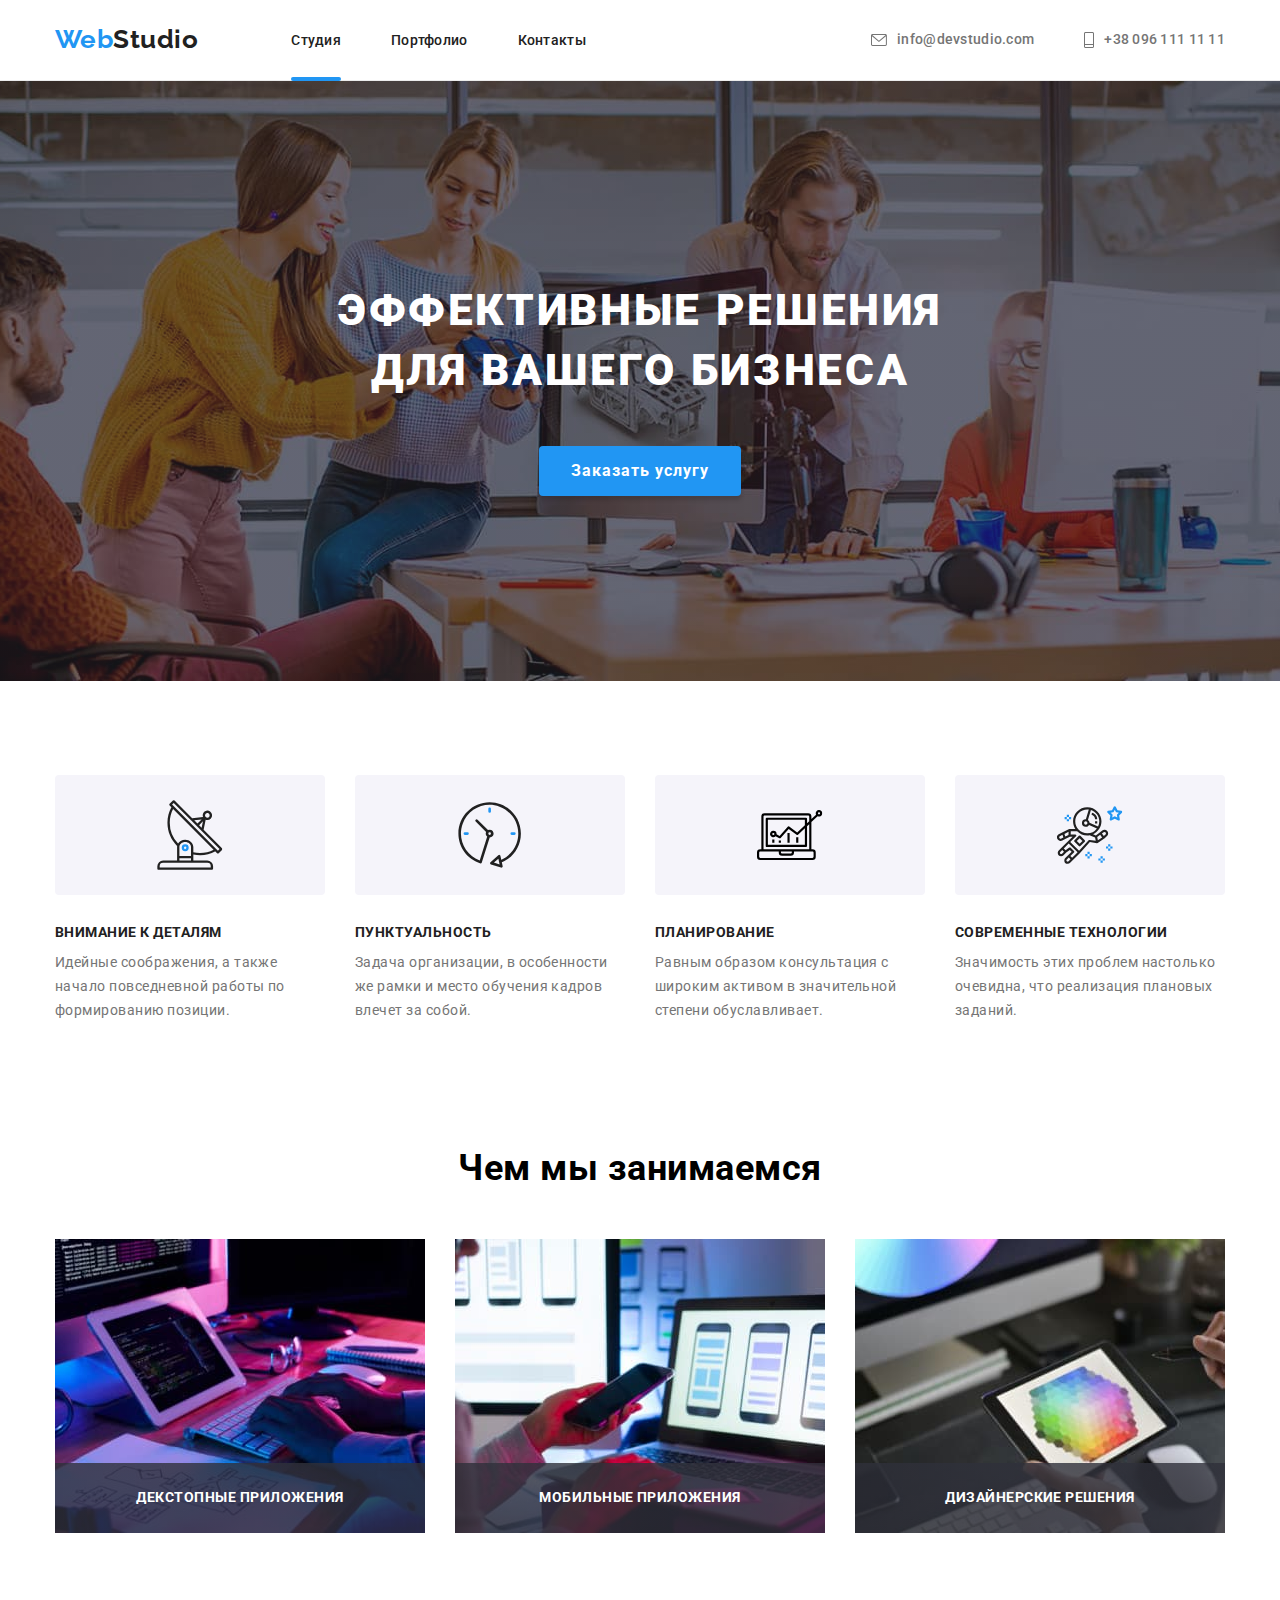
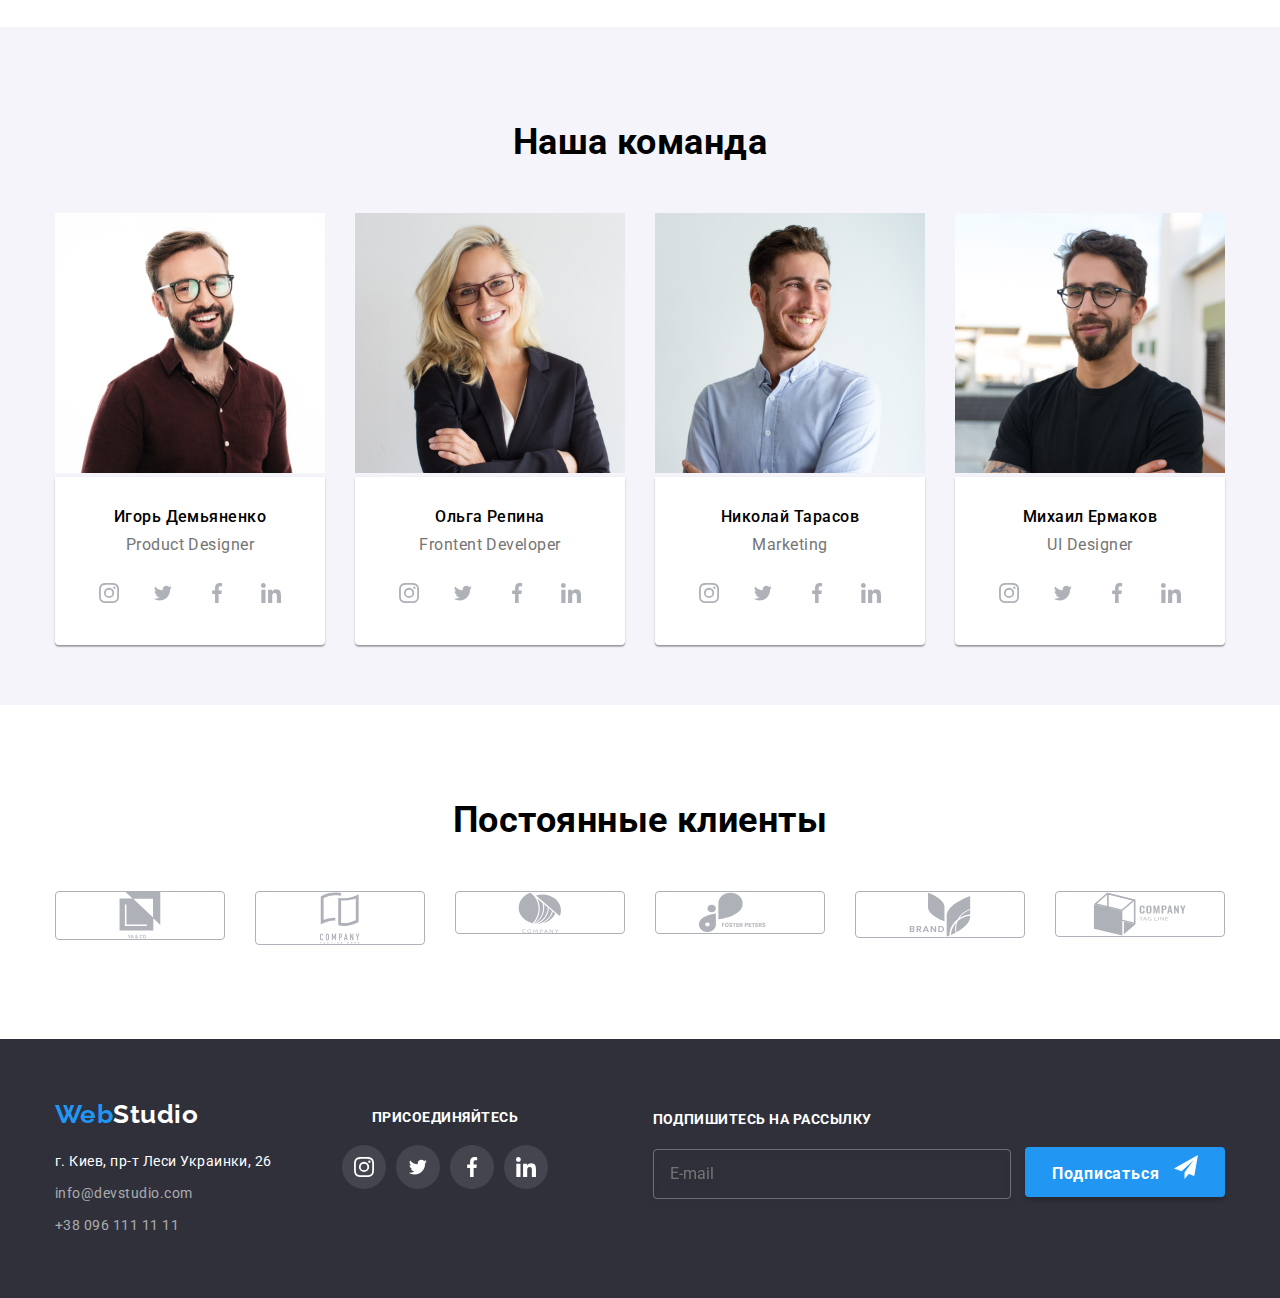
==== commit b80e9f9e: "before image" ====
--- a/index.html
+++ b/index.html
@@ -80,11 +80,9 @@
             </ul>  
       </div>
     </div>
-  </div>
-
-       
-    </div>
-        </div>
+  </div>  
+</div>
+</div>
     </header>
     <!--Main-->
     <main>
--- a/css/main.min.css
+++ b/css/main.min.css
@@ -1 +1 @@
-:root{--button-and-h1-color: #FFFFFF;--main-text-color: #757575;--small-text-color: #212121;--background-button-hover: #2196F3;--background-header-footer-color: #2F303A;--background-our-team-color: #F5F4FA;--background-svg-color: #AFB1B8}.button-close{display:-webkit-box;display:-ms-flexbox;display:flex;margin-left:auto;padding:0;border:none;font:inherit;color:inherit;background-color:rgba(0,0,0,0);cursor:pointer;position:absolute;right:8px;top:8px}.button-close__icon{fill:#000;border:1px solid rgba(0,0,0,.1);border-radius:50%}.button-close:hover .button-close__icon{fill:#2196f3}.button{font-family:Roboto,sans-serif;background-color:var(--background-button-hover);font-size:16px;line-height:1.87;font-weight:700;color:var(--button-and-h1-color);cursor:pointer;text-align:center;letter-spacing:.06em;border-radius:4px;-webkit-box-shadow:0px 4px 4px rgba(0,0,0,.15);box-shadow:0px 4px 4px rgba(0,0,0,.15);padding:10px 32px;border-width:0}.menu .button.active{background-color:var(--background-button-hover);color:var(--button-and-h1-color)}.menu .button{background-color:var(--background-our-team-color);color:var(--small-text-color);font-style:normal;font-weight:500;text-align:center;line-height:1.62;letter-spacing:.03em;padding:6px 22px;-webkit-box-shadow:none;box-shadow:none;-webkit-transition-property:background-color,color,-webkit-box-shadow;transition-property:background-color,color,-webkit-box-shadow;transition-property:background-color,color,box-shadow;transition-property:background-color,color,box-shadow,-webkit-box-shadow;-webkit-transition-duration:250ms;transition-duration:250ms;-webkit-transition-timing-function:cubic-bezier(0.4, 0, 0.2, 1);transition-timing-function:cubic-bezier(0.4, 0, 0.2, 1)}.menu .button:hover,.menu .button:active,.menu .button:focus{background-color:var(--background-button-hover);color:var(--button-and-h1-color);-webkit-box-shadow:0px 4px 4px rgba(0,0,0,.15);box-shadow:0px 4px 4px rgba(0,0,0,.15)}.policy+.button{margin-top:50px;padding-left:50px;padding-right:55px}.form-mailing-list button{width:200px;height:50px;margin-left:12px;padding-left:0px}.social-media{display:-webkit-box;display:-ms-flexbox;display:flex;text-align:center;padding-top:16px;list-style-type:none}.social-media__item{width:44px;height:44px}.social-media__item:nth-child(1){margin-left:32px;margin-right:10px}.social-media__item:nth-child(2){margin-right:10px}.social-media__item:nth-child(3){margin-right:10px}.social-media__item:nth-child(4){margin-right:32px}.social-media__link{display:-webkit-box;display:-ms-flexbox;display:flex;width:44px;height:44px;-webkit-box-align:center;-ms-flex-align:center;align-items:center;-webkit-box-pack:center;-ms-flex-pack:center;justify-content:center;color:var(--background-svg-color)}.social-media__link:hover,.social-media__link:focus{background-color:var(--background-button-hover);color:var(--button-and-h1-color);border-radius:50%;cursor:pointer;-webkit-transition-property:background-color,color;transition-property:background-color,color;-webkit-transition-duration:250ms;transition-duration:250ms;-webkit-transition-timing-function:cubic-bezier(0.4, 0, 0.2, 1);transition-timing-function:cubic-bezier(0.4, 0, 0.2, 1)}.social-media__icon{fill:currentColor}.social-media-footer{margin-top:15px}.social-media-footer__header{color:var(--button-and-h1-color);text-transform:uppercase;font-weight:700;font-size:14px;margin-bottom:20px}.social-media-footer__list{list-style-type:none;display:-webkit-box;display:-ms-flexbox;display:flex}.social-media-footer__item{margin-left:0px;margin-right:10px;background:rgba(255,255,255,.1);border-radius:50%;color:var(--button-and-h1-color)}.social-media-footer__item:last-child{margin-right:0px}.social-media-footer__link{display:-webkit-box;display:-ms-flexbox;display:flex;width:44px;height:44px;-webkit-box-align:center;-ms-flex-align:center;align-items:center;-webkit-box-pack:center;-ms-flex-pack:center;justify-content:center;color:var(--button-and-h1-color)}.social-media-footer__link:hover,.social-media-footer__link:focus{background-color:var(--background-button-hover);color:var(--button-and-h1-color);border-radius:50%;cursor:pointer;-webkit-transition-property:background-color,color;transition-property:background-color,color;-webkit-transition-duration:250ms;transition-duration:250ms;-webkit-transition-timing-function:cubic-bezier(0.4, 0, 0.2, 1);transition-timing-function:cubic-bezier(0.4, 0, 0.2, 1)}.social-media-footer__icon{fill:currentColor}.subscription{margin-top:15px;margin-left:93px}.subscription__title{color:var(--button-and-h1-color);text-transform:uppercase;font-weight:700;font-size:14px;margin-bottom:20px}@media screen and (min-width: 768px){.subscription__field{display:-webkit-box;display:-ms-flexbox;display:flex;-webkit-box-orient:vertical;-webkit-box-direction:normal;-ms-flex-direction:column;flex-direction:column}}@media screen and (min-width: 1200px){.subscription__field{display:block}}.subscription__input{width:358px;height:50px;padding-left:16px;padding-top:15px;padding-bottom:15px;font-size:16px;color:#fff;background-color:rgba(0,0,0,0);border:1px solid rgba(255,255,255,.3);border-radius:4px;-webkit-filter:drop-shadow(0px 4px 4px rgba(0, 0, 0, 0.15));filter:drop-shadow(0px 4px 4px rgba(0, 0, 0, 0.15))}.subscription__input:hover,.subscription__input:focus{outline:rgba(0,0,0,0)}.subscription__button{width:200px;height:50px;margin-left:12px;font-family:Roboto,sans-serif;background-color:var(--background-button-hover);font-size:16px;line-height:1.87;font-weight:700;color:var(--button-and-h1-color);cursor:pointer;text-align:center;letter-spacing:.06em;border-radius:4px;-webkit-box-shadow:0px 4px 4px rgba(0,0,0,.15);box-shadow:0px 4px 4px rgba(0,0,0,.15);border-width:0}.subscription__icon{margin-left:9px;-webkit-box-align:center;-ms-flex-align:center;align-items:center;-webkit-box-pack:center;-ms-flex-pack:center;justify-content:center}.modal{position:absolute;width:528px;height:581px;top:50%;left:50%;-webkit-transform:translate(-50%, -50%) scale(1);transform:translate(-50%, -50%) scale(1);background-color:#fff;-webkit-box-shadow:0px 1px 3px rgba(0,0,0,.12),0px 1px 1px rgba(0,0,0,.14),0px 2px 1px rgba(0,0,0,.2);box-shadow:0px 1px 3px rgba(0,0,0,.12),0px 1px 1px rgba(0,0,0,.14),0px 2px 1px rgba(0,0,0,.2);border-radius:4px;padding-top:40px;padding-right:40px;padding-left:40px}.modal__form{display:inline-block}.modal__header{color:#212121;font-weight:700;font-size:20px;line-height:1.15;margin-bottom:2px}.modal__label{text-align:left;display:-webkit-box;display:-ms-flexbox;display:flex;-webkit-box-orient:vertical;-webkit-box-direction:normal;-ms-flex-direction:column;flex-direction:column;color:#757575;font-weight:400;font-size:12px;line-height:1.16;margin-bottom:4px;margin-top:10px}.modal__field{position:relative}.modal__entry{border:1px solid rgba(33,33,33,.2);border-radius:4px;font-size:16px;padding:6px 6px 6px 42px;font-size:16px;width:100%;height:40px}.modal__entry:hover+.modal__entry__icon,.modal__entry:focus+.modal__entry__icon{fill:#2196f3;-webkit-transition:250ms cubic-bezier(0.4, 0, 0.2, 1);transition:250ms cubic-bezier(0.4, 0, 0.2, 1)}.modal__entry:focus,.modal__entry:hover{border:1px solid #2196f3;outline:rgba(0,0,0,0);-webkit-transition:250ms cubic-bezier(0.4, 0, 0.2, 1);transition:250ms cubic-bezier(0.4, 0, 0.2, 1)}.modal__icon{position:absolute;left:15px;top:50%;-webkit-transform:translateY(-50%);transform:translateY(-50%)}.modal__field-comment{padding:12px 16px;border:1px solid rgba(33,33,33,.2);border-radius:4px;margin-bottom:20px;height:120px;width:448px;resize:none}.modal__field-comment:focus,.modal__field-comment:hover{border:1px solid #2196f3;outline:rgba(0,0,0,0);-webkit-transition:250ms cubic-bezier(0.4, 0, 0.2, 1);transition:250ms cubic-bezier(0.4, 0, 0.2, 1)}.modal__field-comment::-webkit-input-placeholder{font-weight:400;font-size:12px;line-height:1.16;color:rgba(117,117,117,.5)}.modal__field-comment::-moz-placeholder{font-weight:400;font-size:12px;line-height:1.16;color:rgba(117,117,117,.5)}.modal__field-comment:-ms-input-placeholder{font-weight:400;font-size:12px;line-height:1.16;color:rgba(117,117,117,.5)}.modal__field-comment::-ms-input-placeholder{font-weight:400;font-size:12px;line-height:1.16;color:rgba(117,117,117,.5)}.modal__field-comment::placeholder{font-weight:400;font-size:12px;line-height:1.16;color:rgba(117,117,117,.5)}.banner{position:relative;background-image:-webkit-gradient(linear, left top, right top, from(rgba(47, 48, 58, 0.4)), to(rgba(47, 48, 58, 0.4))),url("../images/banner_background.jpg");background-image:linear-gradient(to right, rgba(47, 48, 58, 0.4), rgba(47, 48, 58, 0.4)),url("../images/banner_background.jpg");background-color:var(--background-header-footer-color);background-repeat:no-repeat;background-position:center;background-size:cover;text-align:center;max-width:1600px;max-height:600px;margin-left:auto;margin-right:auto;padding-top:118px;padding-bottom:118px}.banner__title{color:var(--button-and-h1-color);text-transform:uppercase;line-height:1.61;font-size:26px;font-style:normal;font-weight:900;letter-spacing:.06em;max-width:360px;margin:0 auto 30px auto}@media screen and (min-width: 1200px){.banner__title{line-height:1.36;font-size:44px;max-width:696px;margin:0 auto 45px auto}}@media screen and (min-width: 1200px){.banner{padding-top:200px;padding-bottom:200px}}.backdrop{position:fixed;display:-webkit-box;display:-ms-flexbox;display:flex;margin:0 auto;width:100%;height:100%;z-index:1;left:50%;top:0px;-webkit-transform:translateX(-50%);transform:translateX(-50%);background:rgba(0,0,0,.2);background-image:-webkit-gradient(linear, left top, right top, from(rgba(0, 0, 0, 0.2)), to(rgba(0, 0, 0, 0.2)));background-image:linear-gradient(to right, rgba(0, 0, 0, 0.2), rgba(0, 0, 0, 0.2));-webkit-transition:opacity,isibility,1000ms cubic-bezier(0.4, 0, 0.2, 1);transition:opacity,isibility,1000ms cubic-bezier(0.4, 0, 0.2, 1);overflow-y:scroll;padding:50px 30px}.backdrop.is-hidden{opacity:0;pointer-events:none;visibility:hidden}.policy{display:-webkit-box;display:-ms-flexbox;display:flex;position:absolute;color:#757575;font-weight:400;font-size:14px;line-height:1.71;text-align:center;-webkit-box-align:center;-ms-flex-align:center;align-items:center;margin-left:12px}.policy__link{color:#2196f3;font-weight:400;font-size:14px;line-height:1.71}.policy__text{margin-left:8px;font-weight:400;font-size:14px;line-height:24px}.policy__iconBorder{-webkit-box-pack:center;-ms-flex-pack:center;justify-content:center;text-align:center}.policy__BoxBorder{display:-webkit-box;display:-ms-flexbox;display:flex;position:absolute;left:0px;margin:0px;padding:0px}.policy__iconCheck{opacity:0}.policy__input{-webkit-appearance:none;-moz-appearance:none;appearance:none;position:absolute}.policy__input:checked+.policy__iconCheck{fill:#fff;background-color:#2196f3;opacity:1;-webkit-transition:250ms cubic-bezier(0.4, 0, 0.2, 1);transition:250ms cubic-bezier(0.4, 0, 0.2, 1)}.policy__input:checked~.policy__BoxBorder{opacity:0}body{background-color:var(--main-white-color);font-family:Roboto,sans-serif;font-style:normal;letter-spacing:.03em}h1,h2,h3,h4,h5,h6,ul,li,p{margin:0;padding:0}.container{padding-left:15px;padding-right:15px;margin-left:auto;margin-right:auto}@media screen and (min-width: 480px){.container{max-width:480px}}@media screen and (min-width: 768px){.container{max-width:768px}}@media screen and (min-width: 1200px){.container{max-width:1200px}}.header{border-bottom:1px solid #ececec}.header__items{display:-webkit-box;display:-ms-flexbox;display:flex;position:relative;-webkit-box-pack:justify;-ms-flex-pack:justify;justify-content:space-between}.current{color:var(--background-button-hover)}.current:after{position:absolute;top:46px;left:0;content:"";display:block;width:100%;height:4px;background:#2196f3;border-radius:2px}.footer{background-color:var(--background-header-footer-color);padding-top:60px;padding-bottom:60px}@media screen and (min-width: 1200px){.footer__container{display:-webkit-box;display:-ms-flexbox;display:flex}}@media screen and (min-width: 1200px){.footer__adress{display:-webkit-box;display:-ms-flexbox;display:flex}}@media screen and (min-width: 768px){.footer__adress{display:-webkit-box;display:-ms-flexbox;display:flex}}.advantages{padding-top:94px;padding-bottom:60px}@media screen and (min-width: 1200px){.advantages{padding-bottom:94px}}@media screen and (min-width: 768px){.advantages__list{display:-webkit-box;display:-ms-flexbox;display:flex;-ms-flex-wrap:wrap;flex-wrap:wrap;-webkit-box-pack:justify;-ms-flex-pack:justify;justify-content:space-between}}.advantages__item{display:inline-block;margin-bottom:30px;width:100%}@media screen and (min-width: 768px){.advantages__item{width:calc((100% - 30px)/2)}}@media screen and (min-width: 1200px){.advantages__item{width:calc((100% - 90px)/4)}}.advantages__pictureBlock{background-color:var(--background-our-team-color);height:120px;border-radius:4px;margin-bottom:30px;display:-webkit-box;display:-ms-flexbox;display:flex;-webkit-box-align:center;-ms-flex-align:center;align-items:center;-webkit-box-pack:center;-ms-flex-pack:center;justify-content:center}.advantages__icon{width:65.32px;height:70px;fill:currentColor}.advantages__title{color:var(--small-text-color);text-transform:uppercase;font-weight:700;font-size:14px;line-height:1.14;margin-bottom:10px;text-align:center}@media screen and (min-width: 768px){.advantages__title{text-align:start}}.advantages__text{font-size:14px;color:var(--main-text-color);line-height:1.71}.our-team{background-color:var(--background-our-team-color);padding-top:60px;padding-bottom:60px}@media screen and (min-width: 1200px){.our-team{padding-top:94px}}.our-team__title{font-size:36px;line-height:1.17;text-align:center;text-transform:none;font-weight:700;margin-top:0;margin-bottom:50px}.our-team__list{background-color:var(--background-our-team-color);list-style:none}@media screen and (min-width: 768px){.our-team__list{display:-webkit-box;display:-ms-flexbox;display:flex;-ms-flex-wrap:wrap;flex-wrap:wrap;-webkit-box-pack:justify;-ms-flex-pack:justify;justify-content:space-between}}@media screen and (min-width: 768px){.our-team__item{width:calc((100% - 30px)/2)}}@media screen and (min-width: 1200px){.our-team__item{width:calc((100% - 90px)/4)}}.our-team__name{text-transform:none;font-size:16px;line-height:1.19;font-weight:500;text-align:center;margin-bottom:10px}.our-team__position{font-size:16px;line-height:1.16;color:var(--main-text-color);text-align:center}.our-team__section{background-color:var(--button-and-h1-color);-webkit-box-shadow:0px 1px 3px rgba(0,0,0,.12),0px 1px 1px rgba(0,0,0,.14),0px 2px 1px rgba(0,0,0,.2);box-shadow:0px 1px 3px rgba(0,0,0,.12),0px 1px 1px rgba(0,0,0,.14),0px 2px 1px rgba(0,0,0,.2);border-radius:0px 0px 4px 4px;padding-top:30px;padding-bottom:30px}.services{padding-bottom:94px}@media screen and (max-width: 1200px){.services{display:none}}.services__title{font-size:36px;line-height:1.17;text-align:center;text-transform:none;font-weight:700;margin-top:0;margin-bottom:50px}.services__list{display:-webkit-box;display:-ms-flexbox;display:flex;list-style:none}.services__item{position:relative;width:370px;height:294px}.services__item:nth-child(-n+2){margin-right:30px}.services__description{bottom:0px;position:absolute;width:100%;height:70px;display:-webkit-box;display:-ms-flexbox;display:flex;-webkit-box-align:center;-ms-flex-align:center;align-items:center;-webkit-box-pack:center;-ms-flex-pack:center;justify-content:center;background-image:-webkit-gradient(linear, left top, right top, from(rgba(47, 48, 58, 0.8)), to(rgba(47, 48, 58, 0.8)));background-image:linear-gradient(to right, rgba(47, 48, 58, 0.8), rgba(47, 48, 58, 0.8))}.services__text{color:#fff;line-height:1.14;text-transform:uppercase;font-size:14px;font-weight:700}.portfolio{margin-top:50px;list-style:none}@media screen and (min-width: 768px){.portfolio{display:-webkit-box;display:-ms-flexbox;display:flex;-ms-flex-wrap:wrap;flex-wrap:wrap;-webkit-box-pack:justify;-ms-flex-pack:justify;justify-content:space-between}}.portfolio__item{position:relative}@media screen and (min-width: 768px){.portfolio__item{width:calc((100% - 30px)/2)}}@media screen and (min-width: 1200px){.portfolio__item{width:calc((100% - 60px)/3)}}.portfolio__link{text-decoration:none;display:block}.portfolio__link:hover,.portfolio__link:focus{-webkit-box-shadow:0px 1px 1px rgba(0,0,0,.12),0px 4px 4px rgba(0,0,0,.06),1px 4px 6px rgba(0,0,0,.16);box-shadow:0px 1px 1px rgba(0,0,0,.12),0px 4px 4px rgba(0,0,0,.06),1px 4px 6px rgba(0,0,0,.16)}.portfolio__pictureBlock{position:relative;overflow:hidden}.portfolio__picture{margin-bottom:-5px}.portfolio__text-action{position:absolute;top:0;left:0;width:100%;height:100%;padding:63px 24px;-webkit-transform:translateY(100%);transform:translateY(100%);-webkit-transition:-webkit-transform 250ms cubic-bezier(0.4, 0, 0.2, 1);transition:-webkit-transform 250ms cubic-bezier(0.4, 0, 0.2, 1);transition:transform 250ms cubic-bezier(0.4, 0, 0.2, 1);transition:transform 250ms cubic-bezier(0.4, 0, 0.2, 1), -webkit-transform 250ms cubic-bezier(0.4, 0, 0.2, 1);color:#fff;background-color:#2196f3;line-height:1.55;font-size:18px;font-weight:400;opacity:.9}.portfolio__aside{border:1px solid #eee;padding:20px 24px}.portfolio__title{text-transform:none;font-weight:700;font-size:18px;line-height:2;letter-spacing:.06em;color:var(--small-text-color);margin-bottom:4px}.portfolio__subtitle{text-transform:none;font-size:16px;line-height:1.87;color:var(--main-text-color)}.portfolio__link:hover .portfolio__text-action,.portfolio__link:focus .portfolio__text-action{background-color:#2196f3;opacity:.9;color:#fff;line-height:1.55;font-size:18px;font-weight:400;-webkit-transform:translateY(0);transform:translateY(0)}.regular-customers{padding-top:94px;padding-bottom:94px}.regular-customers__title{font-size:36px;line-height:1.17;text-align:center;text-transform:none;font-weight:700;margin-top:0;margin-bottom:50px}.regular-customers__list{list-style:none;display:-webkit-box;display:-ms-flexbox;display:flex;-ms-flex-wrap:wrap;flex-wrap:wrap;-webkit-box-pack:justify;-ms-flex-pack:justify;justify-content:space-between}@media screen and (min-width: 1200px){.regular-customers__list{-ms-flex-wrap:nowrap;flex-wrap:nowrap}}.regular-customers__item{list-style-type:none;width:calc((100% - 30px)/2)}@media screen and (min-width: 768px){.regular-customers__item{width:calc((100% - 60px)/3)}}@media screen and (min-width: 1200px){.regular-customers__item{width:calc((100% - 150px)/6)}}.regular-customers__link{display:-webkit-box;display:-ms-flexbox;display:flex;-webkit-box-pack:center;-ms-flex-pack:center;justify-content:center;-webkit-box-align:center;-ms-flex-align:center;align-items:center;border:1px solid var(--background-svg-color);border-radius:4px;color:var(--background-svg-color);-webkit-transition-property:color,border;transition-property:color,border;-webkit-transition-duration:250ms;transition-duration:250ms;-webkit-transition-timing-function:cubic-bezier(0.4, 0, 0.2, 1);transition-timing-function:cubic-bezier(0.4, 0, 0.2, 1)}.regular-customers__link:hover,.regular-customers__link:focus{border:1px solid var(--background-button-hover);color:var(--background-button-hover);cursor:pointer}.regular-customers__icon{fill:currentColor}.menu{padding-top:94px;padding-bottom:94px}.menu__list{display:-webkit-box;display:-ms-flexbox;display:flex;-webkit-box-pack:start;-ms-flex-pack:start;justify-content:flex-start;-ms-flex-wrap:wrap;flex-wrap:wrap;list-style:none}@media screen and (min-width: 768px){.menu__list{-webkit-box-pack:center;-ms-flex-pack:center;justify-content:center}}.menu__item:not(last-child){margin-right:8px}.contacts{-webkit-box-align:center;-ms-flex-align:center;align-items:center;margin-left:auto;list-style-type:none;display:none}@media screen and (min-width: 768px){.contacts{display:inline-block;margin:auto 0px auto 0px}}@media screen and (min-width: 1200px){.contacts{display:-webkit-box;display:-ms-flexbox;display:flex}}.contacts__link{font-size:14px;line-height:1.14;letter-spacing:.02em;font-weight:500;font-style:normal;color:var(--main-text-color);display:-webkit-box;display:-ms-flexbox;display:flex;justify-items:center;text-align:center;text-decoration:none;-webkit-transition-property:color;transition-property:color;-webkit-transition-duration:250ms;transition-duration:250ms;-webkit-transition-timing-function:cubic-bezier(0.4, 0, 0.2, 1);transition-timing-function:cubic-bezier(0.4, 0, 0.2, 1)}.contacts__link:hover,.contacts__link:focus{color:var(--background-button-hover)}.contacts__icon{fill:currentColor;margin-right:10px}.contacts.bottom{display:block}.contacts__item:first-child{margin-right:50px}@media screen and (min-width: 768px){.contacts__item:first-child{margin-bottom:10px}}@media screen and (min-width: 1200px){.contacts__item:first-child{margin-bottom:0px}}.contacts-footer{display:block;margin-top:20px}.contacts-footer__list{list-style:none}.contacts-footer__item:not(:first-child){margin-top:9px}.contacts-footer__link{text-decoration:none;font-size:14px;line-height:1.71;font-style:normal;color:rgba(255,255,255,.6)}.contacts-footer__link:hover,.contacts-footer__link:focus{color:var(--background-button-hover)}.contacts-footer__link.map{color:var(--button-and-h1-color);font-style:normal;font-size:14px;line-height:1.71;-webkit-transition-property:color;transition-property:color;-webkit-transition-duration:250ms;transition-duration:250ms;-webkit-transition-timing-function:cubic-bezier(0.4, 0, 0.2, 1);transition-timing-function:cubic-bezier(0.4, 0, 0.2, 1)}.contacts-footer__link.map:hover,.contacts-footer__link.map:focus{color:var(--background-button-hover)}.navigation{display:-webkit-box;display:-ms-flexbox;display:flex;-webkit-box-pack:justify;-ms-flex-pack:justify;justify-content:space-between}@media screen and (min-width: 1200px){.navigation{-webkit-box-pack:start;-ms-flex-pack:start;justify-content:flex-start}}.navigation__list{display:none;list-style:none}@media screen and (min-width: 768px){.navigation__list{display:-webkit-box;display:-ms-flexbox;display:flex}}.navigation__link{text-decoration:none;color:var(--small-text-color);font-weight:500;letter-spacing:.02em;font-size:14px;line-height:1.14;-webkit-transition-property:color;transition-property:color;-webkit-transition-duration:250ms;transition-duration:250ms;-webkit-transition-timing-function:cubic-bezier(0.4, 0, 0.2, 1);transition-timing-function:cubic-bezier(0.4, 0, 0.2, 1)}.navigation__link:hover,.navigation__link:active,.navigation__link:focus{color:var(--background-button-hover)}.navigation__item{margin:auto 50px auto 0;position:relative}.navigation__icon-cross{display:none}.logo{display:-webkit-box;display:-ms-flexbox;display:flex;text-decoration:none;font-family:Raleway,sans-serif;font-weight:700;line-height:1.19;font-size:26px;margin:24px 93px 25px 0px}.logo__blue-part{color:var(--background-button-hover)}.logo__black-part{color:var(--small-text-color)}.logo__white-part{color:var(--button-and-h1-color)}.logo.bottom{margin-right:0px}.mobile-menu-container{display:none;position:absolute;top:100%;left:0;width:100%;background-color:#fff;padding:20px;font-size:20px;z-index:1}.mobile-menu-container.is-open{display:block}@media screen and (min-width: 768px){.mobile-menu-container{display:none}}.mobile-menu-box{display:-webkit-box;display:-ms-flexbox;display:flex;-webkit-box-pack:justify;-ms-flex-pack:justify;justify-content:space-between;-webkit-box-orient:vertical;-webkit-box-direction:normal;-ms-flex-direction:column;flex-direction:column;height:100%}@media screen and (min-width: 768px){.mobile-navigation-top{display:none}}@media screen and (min-width: 768px){.mobile-navigation-bottom{display:none}}.mobile-navigation{list-style:none}.mobile-navigation__link{text-decoration:none;font-weight:500;font-size:40px;line-height:1.17px;color:#212121}.mobile-navigation__link:hover,.mobile-navigation__link:active{color:#2196f3}.mobile-navigation__item:not(:last-child){margin-bottom:32px}.mobile-contacts{list-style:none}.mobile-contacts__phone{font-weight:500;font-size:34px;line-height:40px;color:#2196f3;text-decoration:none}.mobile-contacts__mail{font-weight:500;font-size:24px;line-height:28px;color:#757575;text-decoration:none}.mobile-contacts__item:first-child{margin-bottom:32px}.mobile-contacts__item:last-child{margin-bottom:64px}.button-mobile{display:inline-block;margin:0;padding:0;border:0;background-color:rgba(0,0,0,0)}.button-mobile__icon-cross{display:none}.button-mobile.is-open .button-mobile__icon-cross{display:block}.button-mobile.is-open .button-mobile__icon-menu{display:none}@media screen and (min-width: 768px){.button-mobile{display:none}}.mobile-social-menu{display:-webkit-box;display:-ms-flexbox;display:flex;list-style-type:none}.mobile-social-menu__item{padding-right:10px;padding-left:10px;border-right:1px solid rgba(33,33,33,.2)}.mobile-social-menu__item:last-child{border-right:none;padding-right:0px}.mobile-social-menu__item:first-child{padding-left:0px}.mobile-social-menu__link{text-decoration:none;font-weight:500;font-size:18px;color:#2196f3;letter-spacing:.02em;line-height:1.2}/*# sourceMappingURL=main.min.css.map */+:root{--button-and-h1-color: #FFFFFF;--main-text-color: #757575;--small-text-color: #212121;--background-button-hover: #2196F3;--background-header-footer-color: #2F303A;--background-our-team-color: #F5F4FA;--background-svg-color: #AFB1B8}.button-close{display:-webkit-box;display:-ms-flexbox;display:flex;margin-left:auto;padding:0;border:none;font:inherit;color:inherit;background-color:rgba(0,0,0,0);cursor:pointer;position:absolute;right:8px;top:8px}.button-close__icon{fill:#000;border:1px solid rgba(0,0,0,.1);border-radius:50%}.button-close:hover .button-close__icon{fill:#2196f3}.button{font-family:Roboto,sans-serif;background-color:var(--background-button-hover);font-size:16px;line-height:1.87;font-weight:700;color:var(--button-and-h1-color);cursor:pointer;text-align:center;letter-spacing:.06em;border-radius:4px;-webkit-box-shadow:0px 4px 4px rgba(0,0,0,.15);box-shadow:0px 4px 4px rgba(0,0,0,.15);padding:10px 32px;border-width:0}.menu .button.active{background-color:var(--background-button-hover);color:var(--button-and-h1-color)}.menu .button{background-color:var(--background-our-team-color);color:var(--small-text-color);font-style:normal;font-weight:500;text-align:center;line-height:1.62;letter-spacing:.03em;padding:6px 22px;-webkit-box-shadow:none;box-shadow:none;-webkit-transition-property:background-color,color,-webkit-box-shadow;transition-property:background-color,color,-webkit-box-shadow;transition-property:background-color,color,box-shadow;transition-property:background-color,color,box-shadow,-webkit-box-shadow;-webkit-transition-duration:250ms;transition-duration:250ms;-webkit-transition-timing-function:cubic-bezier(0.4, 0, 0.2, 1);transition-timing-function:cubic-bezier(0.4, 0, 0.2, 1)}.menu .button:hover,.menu .button:active,.menu .button:focus{background-color:var(--background-button-hover);color:var(--button-and-h1-color);-webkit-box-shadow:0px 4px 4px rgba(0,0,0,.15);box-shadow:0px 4px 4px rgba(0,0,0,.15)}.policy+.button{margin-top:50px;padding-left:50px;padding-right:55px}.form-mailing-list button{width:200px;height:50px;margin-left:12px;padding-left:0px}.social-media{display:-webkit-box;display:-ms-flexbox;display:flex;text-align:center;padding-top:16px;list-style-type:none}.social-media__item{width:44px;height:44px}.social-media__item:nth-child(1){margin-left:32px;margin-right:10px}.social-media__item:nth-child(2){margin-right:10px}.social-media__item:nth-child(3){margin-right:10px}.social-media__item:nth-child(4){margin-right:32px}.social-media__link{display:-webkit-box;display:-ms-flexbox;display:flex;width:44px;height:44px;-webkit-box-align:center;-ms-flex-align:center;align-items:center;-webkit-box-pack:center;-ms-flex-pack:center;justify-content:center;color:var(--background-svg-color)}.social-media__link:hover,.social-media__link:focus{background-color:var(--background-button-hover);color:var(--button-and-h1-color);border-radius:50%;cursor:pointer;-webkit-transition-property:background-color,color;transition-property:background-color,color;-webkit-transition-duration:250ms;transition-duration:250ms;-webkit-transition-timing-function:cubic-bezier(0.4, 0, 0.2, 1);transition-timing-function:cubic-bezier(0.4, 0, 0.2, 1)}.social-media__icon{fill:currentColor}.social-media-footer{margin-top:60px}@media screen and (min-width: 768px){.social-media-footer{margin-top:0px}}@media screen and (min-width: 768px){.social-media-footer{margin-left:70px}}.social-media-footer__header{color:var(--button-and-h1-color);text-transform:uppercase;font-weight:700;font-size:14px;margin-bottom:20px;text-align:center}@media screen and (min-width: 768px){.social-media-footer__header{margin-top:10px}}.social-media-footer__list{list-style-type:none;display:-webkit-box;display:-ms-flexbox;display:flex;-webkit-box-pack:center;-ms-flex-pack:center;justify-content:center}.social-media-footer__item{margin-left:0px;margin-right:10px;background:rgba(255,255,255,.1);border-radius:50%;color:var(--button-and-h1-color)}.social-media-footer__item:last-child{margin-right:0px}.social-media-footer__link{display:-webkit-box;display:-ms-flexbox;display:flex;width:44px;height:44px;-webkit-box-align:center;-ms-flex-align:center;align-items:center;-webkit-box-pack:center;-ms-flex-pack:center;justify-content:center;color:var(--button-and-h1-color)}.social-media-footer__link:hover,.social-media-footer__link:focus{background-color:var(--background-button-hover);color:var(--button-and-h1-color);border-radius:50%;cursor:pointer;-webkit-transition-property:background-color,color;transition-property:background-color,color;-webkit-transition-duration:250ms;transition-duration:250ms;-webkit-transition-timing-function:cubic-bezier(0.4, 0, 0.2, 1);transition-timing-function:cubic-bezier(0.4, 0, 0.2, 1)}.social-media-footer__icon{fill:currentColor}.subscription{margin-top:60px}@media screen and (min-width: 1200px){.subscription{margin-top:0px}}.subscription__title{color:var(--button-and-h1-color);text-transform:uppercase;font-weight:700;font-size:14px;margin-bottom:20px;text-align:center}@media screen and (min-width: 1200px){.subscription__title{text-align:start;margin-top:12px}}.subscription__field{display:-webkit-box;display:-ms-flexbox;display:flex;-webkit-box-align:center;-ms-flex-align:center;align-items:center;-webkit-box-orient:vertical;-webkit-box-direction:normal;-ms-flex-direction:column;flex-direction:column}@media screen and (min-width: 768px){.subscription__field{display:-webkit-box;display:-ms-flexbox;display:flex;-webkit-box-orient:vertical;-webkit-box-direction:normal;-ms-flex-direction:column;flex-direction:column;margin:0 auto}}@media screen and (min-width: 1200px){.subscription__field{display:block;max-width:700px}}.subscription__input{width:100%;height:50px;padding-left:16px;padding-top:15px;padding-bottom:15px;font-size:16px;color:#fff;background-color:rgba(0,0,0,0);border:1px solid rgba(255,255,255,.3);border-radius:4px;-webkit-filter:drop-shadow(0px 4px 4px rgba(0, 0, 0, 0.15));filter:drop-shadow(0px 4px 4px rgba(0, 0, 0, 0.15))}@media screen and (min-width: 768px){.subscription__input{width:450px}}@media screen and (min-width: 1200px){.subscription__input{width:358px}}.subscription__input:hover,.subscription__input:focus{outline:rgba(0,0,0,0)}.subscription__button{width:200px;height:50px;margin:20px auto 0 auto;font-family:Roboto,sans-serif;background-color:var(--background-button-hover);font-size:16px;line-height:1.87;font-weight:700;color:var(--button-and-h1-color);cursor:pointer;text-align:center;letter-spacing:.06em;border-radius:4px;-webkit-box-shadow:0px 4px 4px rgba(0,0,0,.15);box-shadow:0px 4px 4px rgba(0,0,0,.15);border-width:0}@media screen and (min-width: 1200px){.subscription__button{margin-top:0px;margin-left:10px}}.subscription__icon{margin-left:9px;-webkit-box-align:center;-ms-flex-align:center;align-items:center;-webkit-box-pack:center;-ms-flex-pack:center;justify-content:center}.modal{position:absolute;width:528px;height:581px;top:50%;left:50%;-webkit-transform:translate(-50%, -50%) scale(1);transform:translate(-50%, -50%) scale(1);background-color:#fff;-webkit-box-shadow:0px 1px 3px rgba(0,0,0,.12),0px 1px 1px rgba(0,0,0,.14),0px 2px 1px rgba(0,0,0,.2);box-shadow:0px 1px 3px rgba(0,0,0,.12),0px 1px 1px rgba(0,0,0,.14),0px 2px 1px rgba(0,0,0,.2);border-radius:4px;padding-top:40px;padding-right:40px;padding-left:40px}.modal__form{display:inline-block}.modal__header{color:#212121;font-weight:700;font-size:20px;line-height:1.15;margin-bottom:2px}.modal__label{text-align:left;display:-webkit-box;display:-ms-flexbox;display:flex;-webkit-box-orient:vertical;-webkit-box-direction:normal;-ms-flex-direction:column;flex-direction:column;color:#757575;font-weight:400;font-size:12px;line-height:1.16;margin-bottom:4px;margin-top:10px}.modal__field{position:relative}.modal__entry{border:1px solid rgba(33,33,33,.2);border-radius:4px;font-size:16px;padding:6px 6px 6px 42px;font-size:16px;width:100%;height:40px}.modal__entry:hover+.modal__entry__icon,.modal__entry:focus+.modal__entry__icon{fill:#2196f3;-webkit-transition:250ms cubic-bezier(0.4, 0, 0.2, 1);transition:250ms cubic-bezier(0.4, 0, 0.2, 1)}.modal__entry:focus,.modal__entry:hover{border:1px solid #2196f3;outline:rgba(0,0,0,0);-webkit-transition:250ms cubic-bezier(0.4, 0, 0.2, 1);transition:250ms cubic-bezier(0.4, 0, 0.2, 1)}.modal__icon{position:absolute;left:15px;top:50%;-webkit-transform:translateY(-50%);transform:translateY(-50%)}.modal__field-comment{padding:12px 16px;border:1px solid rgba(33,33,33,.2);border-radius:4px;margin-bottom:20px;height:120px;width:448px;resize:none}.modal__field-comment:focus,.modal__field-comment:hover{border:1px solid #2196f3;outline:rgba(0,0,0,0);-webkit-transition:250ms cubic-bezier(0.4, 0, 0.2, 1);transition:250ms cubic-bezier(0.4, 0, 0.2, 1)}.modal__field-comment::-webkit-input-placeholder{font-weight:400;font-size:12px;line-height:1.16;color:rgba(117,117,117,.5)}.modal__field-comment::-moz-placeholder{font-weight:400;font-size:12px;line-height:1.16;color:rgba(117,117,117,.5)}.modal__field-comment:-ms-input-placeholder{font-weight:400;font-size:12px;line-height:1.16;color:rgba(117,117,117,.5)}.modal__field-comment::-ms-input-placeholder{font-weight:400;font-size:12px;line-height:1.16;color:rgba(117,117,117,.5)}.modal__field-comment::placeholder{font-weight:400;font-size:12px;line-height:1.16;color:rgba(117,117,117,.5)}.banner{position:relative;background-image:-webkit-gradient(linear, left top, right top, from(rgba(47, 48, 58, 0.4)), to(rgba(47, 48, 58, 0.4))),url("../images/banner_background.jpg");background-image:linear-gradient(to right, rgba(47, 48, 58, 0.4), rgba(47, 48, 58, 0.4)),url("../images/banner_background.jpg");background-color:var(--background-header-footer-color);background-repeat:no-repeat;background-position:center;background-size:cover;text-align:center;max-width:1600px;max-height:600px;margin-left:auto;margin-right:auto;padding-top:118px;padding-bottom:118px}.banner__title{color:var(--button-and-h1-color);text-transform:uppercase;line-height:1.61;font-size:26px;font-style:normal;font-weight:900;letter-spacing:.06em;max-width:360px;margin:0 auto 30px auto}@media screen and (min-width: 1200px){.banner__title{line-height:1.36;font-size:44px;max-width:696px;margin:0 auto 45px auto}}@media screen and (min-width: 1200px){.banner{padding-top:200px;padding-bottom:200px}}.backdrop{position:fixed;display:-webkit-box;display:-ms-flexbox;display:flex;margin:0 auto;width:100%;height:100%;z-index:1;left:50%;top:0px;-webkit-transform:translateX(-50%);transform:translateX(-50%);background:rgba(0,0,0,.2);background-image:-webkit-gradient(linear, left top, right top, from(rgba(0, 0, 0, 0.2)), to(rgba(0, 0, 0, 0.2)));background-image:linear-gradient(to right, rgba(0, 0, 0, 0.2), rgba(0, 0, 0, 0.2));-webkit-transition:opacity,isibility,1000ms cubic-bezier(0.4, 0, 0.2, 1);transition:opacity,isibility,1000ms cubic-bezier(0.4, 0, 0.2, 1);overflow-y:scroll;padding:50px 30px}.backdrop.is-hidden{opacity:0;pointer-events:none;visibility:hidden}.policy{display:-webkit-box;display:-ms-flexbox;display:flex;position:absolute;color:#757575;font-weight:400;font-size:14px;line-height:1.71;text-align:center;-webkit-box-align:center;-ms-flex-align:center;align-items:center;margin-left:12px}.policy__link{color:#2196f3;font-weight:400;font-size:14px;line-height:1.71}.policy__text{margin-left:8px;font-weight:400;font-size:14px;line-height:24px}.policy__iconBorder{-webkit-box-pack:center;-ms-flex-pack:center;justify-content:center;text-align:center}.policy__BoxBorder{display:-webkit-box;display:-ms-flexbox;display:flex;position:absolute;left:0px;margin:0px;padding:0px}.policy__iconCheck{opacity:0}.policy__input{-webkit-appearance:none;-moz-appearance:none;appearance:none;position:absolute}.policy__input:checked+.policy__iconCheck{fill:#fff;background-color:#2196f3;opacity:1;-webkit-transition:250ms cubic-bezier(0.4, 0, 0.2, 1);transition:250ms cubic-bezier(0.4, 0, 0.2, 1)}.policy__input:checked~.policy__BoxBorder{opacity:0}body{background-color:var(--main-white-color);font-family:Roboto,sans-serif;font-style:normal;letter-spacing:.03em}h1,h2,h3,h4,h5,h6,ul,li,p{margin:0;padding:0}.container{padding-left:15px;padding-right:15px;margin-left:auto;margin-right:auto}@media screen and (min-width: 480px){.container{max-width:480px}}@media screen and (min-width: 768px){.container{max-width:768px}}@media screen and (min-width: 1200px){.container{max-width:1200px}}.header{border-bottom:1px solid #ececec}.header__items{display:-webkit-box;display:-ms-flexbox;display:flex;position:relative;-webkit-box-pack:justify;-ms-flex-pack:justify;justify-content:space-between}.current{color:var(--background-button-hover)}.current:after{position:absolute;top:46px;left:0;content:"";display:block;width:100%;height:4px;background:#2196f3;border-radius:2px}.footer{background-color:var(--background-header-footer-color);padding-top:60px;padding-bottom:60px}@media screen and (min-width: 1200px){.footer__container{display:-webkit-box;display:-ms-flexbox;display:flex;text-align:center;-webkit-box-pack:justify;-ms-flex-pack:justify;justify-content:space-between}}@media screen and (min-width: 768px){.footer__adress{display:-webkit-box;display:-ms-flexbox;display:flex;-webkit-box-pack:justify;-ms-flex-pack:justify;justify-content:space-between;margin-left:76px;margin-right:89px}}@media screen and (min-width: 1200px){.footer__adress{display:-webkit-box;display:-ms-flexbox;display:flex;margin-left:0px}}.advantages{padding-top:94px;padding-bottom:60px}@media screen and (min-width: 1200px){.advantages{padding-bottom:94px}}@media screen and (min-width: 768px){.advantages__list{display:-webkit-box;display:-ms-flexbox;display:flex;-ms-flex-wrap:wrap;flex-wrap:wrap;-webkit-box-pack:justify;-ms-flex-pack:justify;justify-content:space-between}}.advantages__item{display:inline-block;margin-bottom:30px;width:100%}@media screen and (min-width: 768px){.advantages__item{width:calc((100% - 30px)/2)}}@media screen and (min-width: 1200px){.advantages__item{width:calc((100% - 90px)/4)}}.advantages__pictureBlock{background-color:var(--background-our-team-color);height:120px;border-radius:4px;margin-bottom:30px;display:-webkit-box;display:-ms-flexbox;display:flex;-webkit-box-align:center;-ms-flex-align:center;align-items:center;-webkit-box-pack:center;-ms-flex-pack:center;justify-content:center}.advantages__icon{width:65.32px;height:70px;fill:currentColor}.advantages__title{color:var(--small-text-color);text-transform:uppercase;font-weight:700;font-size:14px;line-height:1.14;margin-bottom:10px;text-align:center}@media screen and (min-width: 768px){.advantages__title{text-align:start}}.advantages__text{font-size:14px;color:var(--main-text-color);line-height:1.71}.our-team{background-color:var(--background-our-team-color);padding-top:60px;padding-bottom:60px}@media screen and (min-width: 1200px){.our-team{padding-top:94px}}.our-team__title{font-size:36px;line-height:1.17;text-align:center;text-transform:none;font-weight:700;margin-top:0;margin-bottom:50px}.our-team__list{background-color:var(--background-our-team-color);list-style:none}@media screen and (min-width: 768px){.our-team__list{display:-webkit-box;display:-ms-flexbox;display:flex;-ms-flex-wrap:wrap;flex-wrap:wrap;-webkit-box-pack:justify;-ms-flex-pack:justify;justify-content:space-between}}@media screen and (min-width: 768px){.our-team__item{width:calc((100% - 30px)/2)}}@media screen and (min-width: 1200px){.our-team__item{width:calc((100% - 90px)/4)}}.our-team__name{text-transform:none;font-size:16px;line-height:1.19;font-weight:500;text-align:center;margin-bottom:10px}.our-team__position{font-size:16px;line-height:1.16;color:var(--main-text-color);text-align:center}.our-team__section{background-color:var(--button-and-h1-color);-webkit-box-shadow:0px 1px 3px rgba(0,0,0,.12),0px 1px 1px rgba(0,0,0,.14),0px 2px 1px rgba(0,0,0,.2);box-shadow:0px 1px 3px rgba(0,0,0,.12),0px 1px 1px rgba(0,0,0,.14),0px 2px 1px rgba(0,0,0,.2);border-radius:0px 0px 4px 4px;padding-top:30px;padding-bottom:30px}.services{padding-bottom:94px}@media screen and (max-width: 1200px){.services{display:none}}.services__title{font-size:36px;line-height:1.17;text-align:center;text-transform:none;font-weight:700;margin-top:0;margin-bottom:50px}.services__list{display:-webkit-box;display:-ms-flexbox;display:flex;list-style:none}.services__item{position:relative;width:370px;height:294px}.services__item:nth-child(-n+2){margin-right:30px}.services__description{bottom:0px;position:absolute;width:100%;height:70px;display:-webkit-box;display:-ms-flexbox;display:flex;-webkit-box-align:center;-ms-flex-align:center;align-items:center;-webkit-box-pack:center;-ms-flex-pack:center;justify-content:center;background-image:-webkit-gradient(linear, left top, right top, from(rgba(47, 48, 58, 0.8)), to(rgba(47, 48, 58, 0.8)));background-image:linear-gradient(to right, rgba(47, 48, 58, 0.8), rgba(47, 48, 58, 0.8))}.services__text{color:#fff;line-height:1.14;text-transform:uppercase;font-size:14px;font-weight:700}.portfolio{margin-top:50px;list-style:none}@media screen and (min-width: 768px){.portfolio{display:-webkit-box;display:-ms-flexbox;display:flex;-ms-flex-wrap:wrap;flex-wrap:wrap;-webkit-box-pack:justify;-ms-flex-pack:justify;justify-content:space-between}}.portfolio__item{position:relative}@media screen and (min-width: 768px){.portfolio__item{width:calc((100% - 30px)/2)}}@media screen and (min-width: 1200px){.portfolio__item{width:calc((100% - 60px)/3)}}.portfolio__link{text-decoration:none;display:block}.portfolio__link:hover,.portfolio__link:focus{-webkit-box-shadow:0px 1px 1px rgba(0,0,0,.12),0px 4px 4px rgba(0,0,0,.06),1px 4px 6px rgba(0,0,0,.16);box-shadow:0px 1px 1px rgba(0,0,0,.12),0px 4px 4px rgba(0,0,0,.06),1px 4px 6px rgba(0,0,0,.16)}.portfolio__pictureBlock{position:relative;overflow:hidden}.portfolio__picture{margin-bottom:-5px}.portfolio__text-action{position:absolute;top:0;left:0;width:100%;height:100%;padding:63px 24px;-webkit-transform:translateY(100%);transform:translateY(100%);-webkit-transition:-webkit-transform 250ms cubic-bezier(0.4, 0, 0.2, 1);transition:-webkit-transform 250ms cubic-bezier(0.4, 0, 0.2, 1);transition:transform 250ms cubic-bezier(0.4, 0, 0.2, 1);transition:transform 250ms cubic-bezier(0.4, 0, 0.2, 1), -webkit-transform 250ms cubic-bezier(0.4, 0, 0.2, 1);color:#fff;background-color:#2196f3;line-height:1.55;font-size:18px;font-weight:400;opacity:.9}.portfolio__aside{border:1px solid #eee;padding:20px 24px}.portfolio__title{text-transform:none;font-weight:700;font-size:18px;line-height:2;letter-spacing:.06em;color:var(--small-text-color);margin-bottom:4px}.portfolio__subtitle{text-transform:none;font-size:16px;line-height:1.87;color:var(--main-text-color)}.portfolio__link:hover .portfolio__text-action,.portfolio__link:focus .portfolio__text-action{background-color:#2196f3;opacity:.9;color:#fff;line-height:1.55;font-size:18px;font-weight:400;-webkit-transform:translateY(0);transform:translateY(0)}.regular-customers{padding-top:94px;padding-bottom:94px}.regular-customers__title{font-size:36px;line-height:1.17;text-align:center;text-transform:none;font-weight:700;margin-top:0;margin-bottom:50px}.regular-customers__list{list-style:none;display:-webkit-box;display:-ms-flexbox;display:flex;-ms-flex-wrap:wrap;flex-wrap:wrap;-webkit-box-pack:justify;-ms-flex-pack:justify;justify-content:space-between}@media screen and (min-width: 1200px){.regular-customers__list{-ms-flex-wrap:nowrap;flex-wrap:nowrap}}.regular-customers__item{list-style-type:none;width:calc((100% - 30px)/2)}@media screen and (min-width: 768px){.regular-customers__item{width:calc((100% - 60px)/3)}}@media screen and (min-width: 1200px){.regular-customers__item{width:calc((100% - 150px)/6)}}.regular-customers__link{display:-webkit-box;display:-ms-flexbox;display:flex;-webkit-box-pack:center;-ms-flex-pack:center;justify-content:center;-webkit-box-align:center;-ms-flex-align:center;align-items:center;border:1px solid var(--background-svg-color);border-radius:4px;color:var(--background-svg-color);-webkit-transition-property:color,border;transition-property:color,border;-webkit-transition-duration:250ms;transition-duration:250ms;-webkit-transition-timing-function:cubic-bezier(0.4, 0, 0.2, 1);transition-timing-function:cubic-bezier(0.4, 0, 0.2, 1)}.regular-customers__link:hover,.regular-customers__link:focus{border:1px solid var(--background-button-hover);color:var(--background-button-hover);cursor:pointer}.regular-customers__icon{fill:currentColor}.menu{padding-top:94px;padding-bottom:94px}.menu__list{display:-webkit-box;display:-ms-flexbox;display:flex;-webkit-box-pack:start;-ms-flex-pack:start;justify-content:flex-start;-ms-flex-wrap:wrap;flex-wrap:wrap;list-style:none}@media screen and (min-width: 768px){.menu__list{-webkit-box-pack:center;-ms-flex-pack:center;justify-content:center}}.menu__item:not(last-child){margin-right:8px}.contacts{-webkit-box-align:center;-ms-flex-align:center;align-items:center;margin-left:auto;list-style-type:none;display:none}@media screen and (min-width: 768px){.contacts{display:inline-block;margin:auto 0px auto 0px}}@media screen and (min-width: 1200px){.contacts{display:-webkit-box;display:-ms-flexbox;display:flex}}.contacts__link{font-size:14px;line-height:1.14;letter-spacing:.02em;font-weight:500;font-style:normal;color:var(--main-text-color);display:-webkit-box;display:-ms-flexbox;display:flex;justify-items:center;text-align:center;text-decoration:none;-webkit-transition-property:color;transition-property:color;-webkit-transition-duration:250ms;transition-duration:250ms;-webkit-transition-timing-function:cubic-bezier(0.4, 0, 0.2, 1);transition-timing-function:cubic-bezier(0.4, 0, 0.2, 1)}.contacts__link:hover,.contacts__link:focus{color:var(--background-button-hover)}.contacts__icon{fill:currentColor;margin-right:10px}.contacts.bottom{display:block}.contacts__item:first-child{margin-right:50px}@media screen and (min-width: 768px){.contacts__item:first-child{margin-bottom:10px}}@media screen and (min-width: 1200px){.contacts__item:first-child{margin-bottom:0px}}.contacts-footer{display:block}.contacts-footer__list{list-style:none;text-align:center}@media screen and (min-width: 1200px){.contacts-footer__list{text-align:start}}.contacts-footer__item:not(:first-child){margin-top:8px}.contacts-footer__link{text-decoration:none;font-size:14px;line-height:1.71;font-style:normal;color:rgba(255,255,255,.6)}.contacts-footer__link:hover,.contacts-footer__link:focus{color:var(--background-button-hover)}.contacts-footer__link.map{color:var(--button-and-h1-color);font-style:normal;font-size:14px;line-height:1.71;-webkit-transition-property:color;transition-property:color;-webkit-transition-duration:250ms;transition-duration:250ms;-webkit-transition-timing-function:cubic-bezier(0.4, 0, 0.2, 1);transition-timing-function:cubic-bezier(0.4, 0, 0.2, 1)}.contacts-footer__link.map:hover,.contacts-footer__link.map:focus{color:var(--background-button-hover)}.navigation{display:-webkit-box;display:-ms-flexbox;display:flex;-webkit-box-pack:justify;-ms-flex-pack:justify;justify-content:space-between}@media screen and (min-width: 1200px){.navigation{-webkit-box-pack:start;-ms-flex-pack:start;justify-content:flex-start}}.navigation__list{display:none;list-style:none}@media screen and (min-width: 768px){.navigation__list{display:-webkit-box;display:-ms-flexbox;display:flex}}.navigation__link{text-decoration:none;color:var(--small-text-color);font-weight:500;letter-spacing:.02em;font-size:14px;line-height:1.14;-webkit-transition-property:color;transition-property:color;-webkit-transition-duration:250ms;transition-duration:250ms;-webkit-transition-timing-function:cubic-bezier(0.4, 0, 0.2, 1);transition-timing-function:cubic-bezier(0.4, 0, 0.2, 1)}.navigation__link:hover,.navigation__link:active,.navigation__link:focus{color:var(--background-button-hover)}.navigation__item{margin:auto 50px auto 0;position:relative}.navigation__icon-cross{display:none}.logo{display:-webkit-box;display:-ms-flexbox;display:flex;text-decoration:none;font-family:Raleway,sans-serif;font-weight:700;line-height:1.19;font-size:26px;margin:24px 93px 25px 0px}.logo__blue-part{color:var(--background-button-hover)}.logo__black-part{color:var(--small-text-color)}.logo__white-part{color:var(--button-and-h1-color)}.logo.bottom{margin:0 0 20px 0;-webkit-box-pack:center;-ms-flex-pack:center;justify-content:center}@media screen and (min-width: 1200px){.logo.bottom{-webkit-box-pack:start;-ms-flex-pack:start;justify-content:start}}.mobile-menu-container{display:none;position:absolute;top:100%;left:0;width:100%;background-color:#fff;padding:20px;font-size:20px;z-index:1}.mobile-menu-container.is-open{display:block}@media screen and (min-width: 768px){.mobile-menu-container{display:none}}.mobile-menu-box{display:-webkit-box;display:-ms-flexbox;display:flex;-webkit-box-pack:justify;-ms-flex-pack:justify;justify-content:space-between;-webkit-box-orient:vertical;-webkit-box-direction:normal;-ms-flex-direction:column;flex-direction:column;height:100%}@media screen and (min-width: 768px){.mobile-navigation-top{display:none}}@media screen and (min-width: 768px){.mobile-navigation-bottom{display:none}}.mobile-navigation{list-style:none}.mobile-navigation__link{text-decoration:none;font-weight:500;font-size:40px;line-height:1.17px;color:#212121}.mobile-navigation__link:hover,.mobile-navigation__link:active{color:#2196f3}.mobile-navigation__item:not(:last-child){margin-bottom:32px}.mobile-contacts{list-style:none}.mobile-contacts__phone{font-weight:500;font-size:34px;line-height:40px;color:#2196f3;text-decoration:none}.mobile-contacts__mail{font-weight:500;font-size:24px;line-height:28px;color:#757575;text-decoration:none}.mobile-contacts__item:first-child{margin-bottom:32px}.mobile-contacts__item:last-child{margin-bottom:64px}.button-mobile{display:inline-block;margin:0;padding:0;border:0;background-color:rgba(0,0,0,0)}.button-mobile__icon-cross{display:none}.button-mobile.is-open .button-mobile__icon-cross{display:block}.button-mobile.is-open .button-mobile__icon-menu{display:none}@media screen and (min-width: 768px){.button-mobile{display:none}}.mobile-social-menu{display:-webkit-box;display:-ms-flexbox;display:flex;list-style-type:none}.mobile-social-menu__item{padding-right:10px;padding-left:10px;border-right:1px solid rgba(33,33,33,.2)}.mobile-social-menu__item:last-child{border-right:none;padding-right:0px}.mobile-social-menu__item:first-child{padding-left:0px}.mobile-social-menu__link{text-decoration:none;font-weight:500;font-size:18px;color:#2196f3;letter-spacing:.02em;line-height:1.2}/*# sourceMappingURL=main.min.css.map */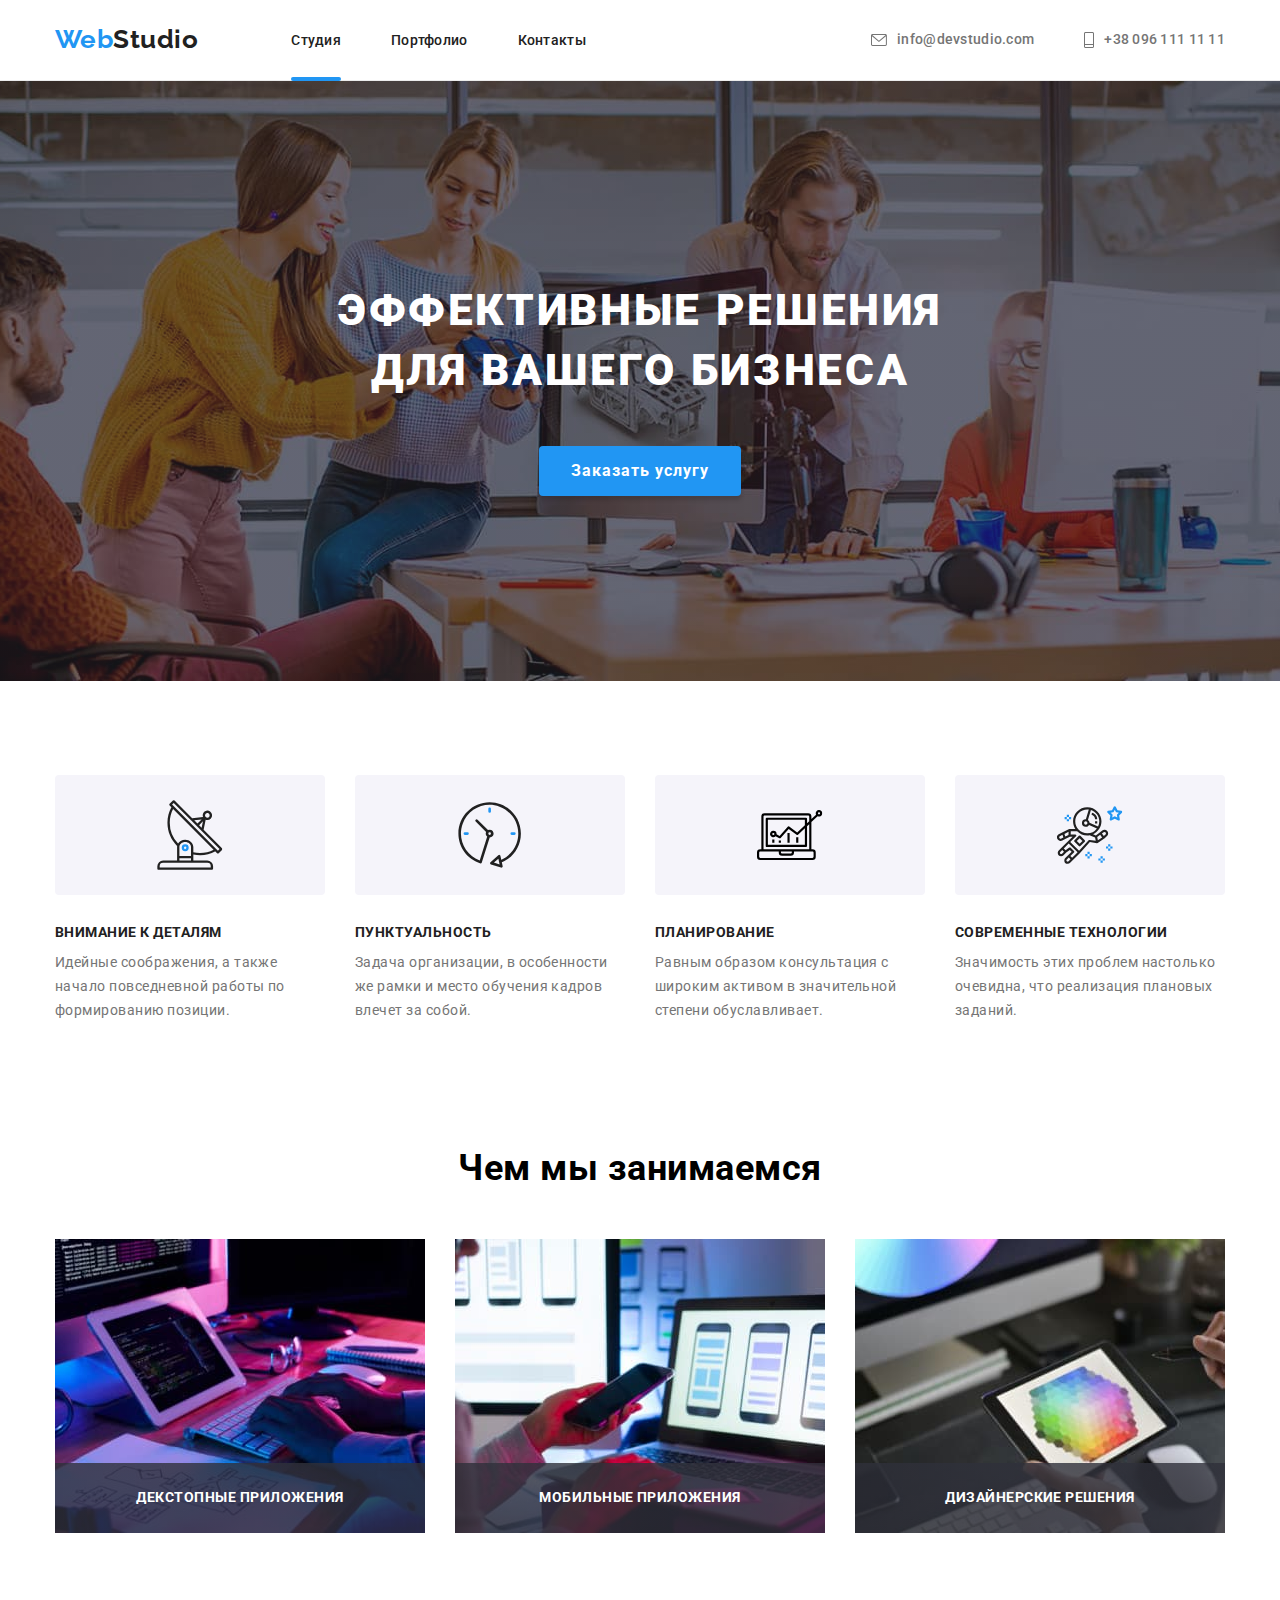
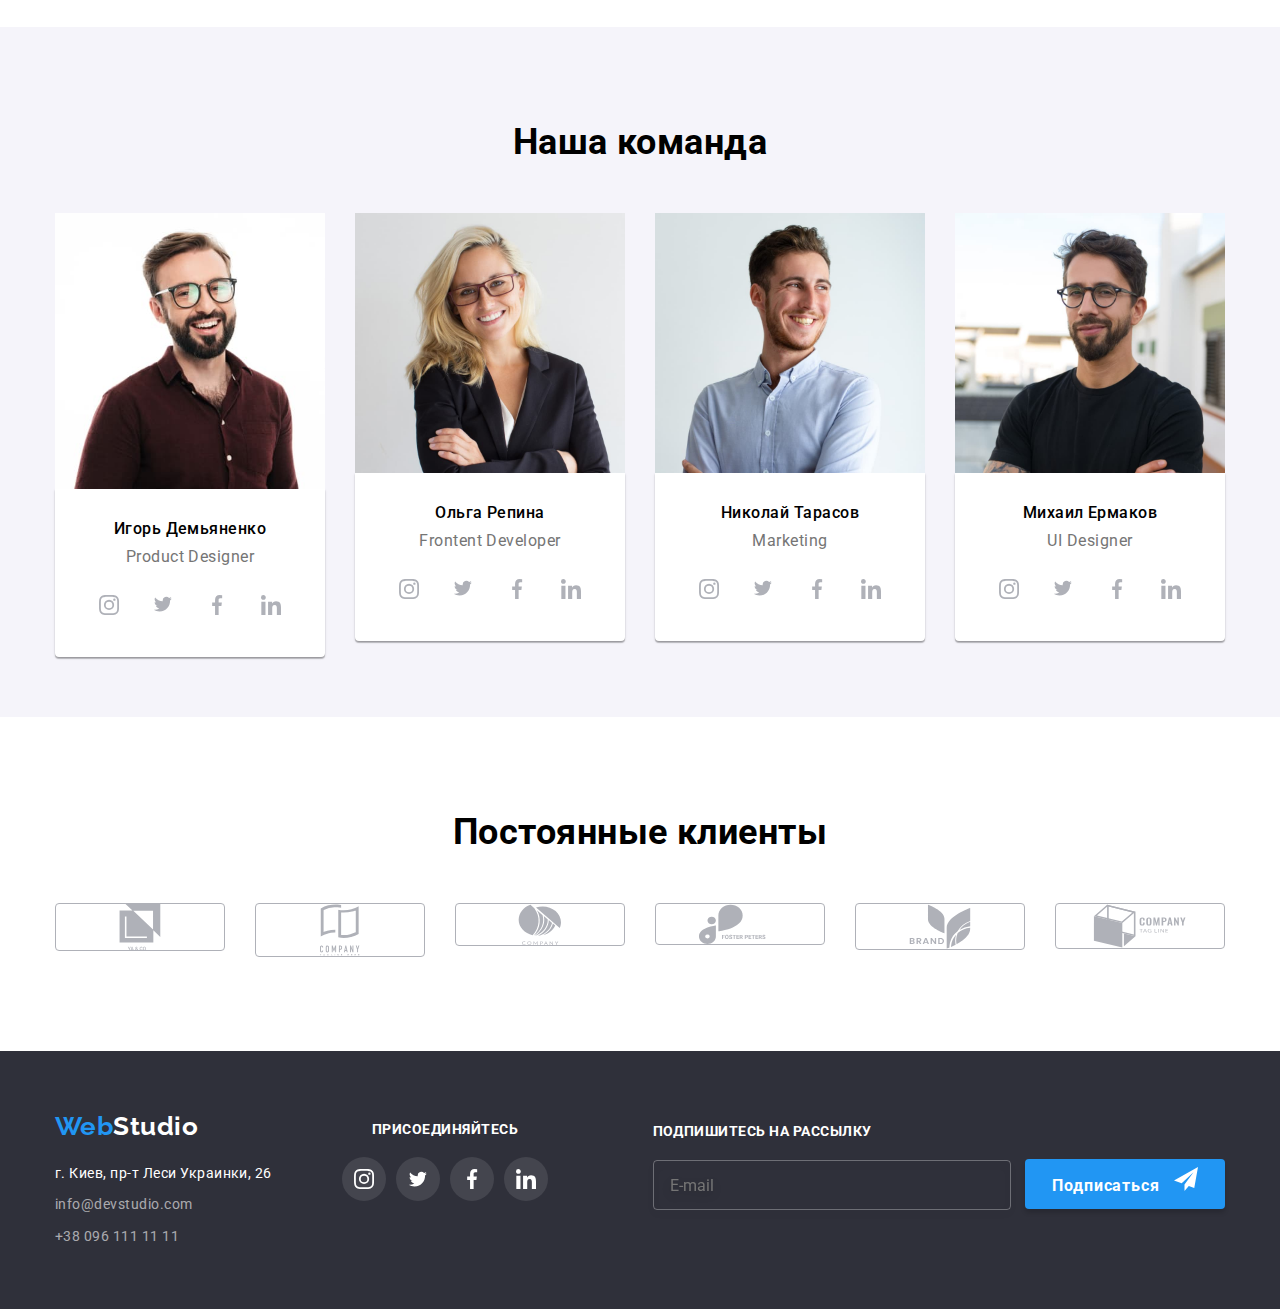
==== commit f84d6ee0: "dz" ====
--- a/index.html
+++ b/index.html
@@ -236,7 +236,15 @@
                 <h2 class="our-team__title">Наша команда</h2>
                 <ul class="our-team__list">
                     <li class="our-team__item">
-                        <img src="./images/product_designer.jpg" alt="Продуктовый дизайнер" width="270" height="260" />
+                    <picture>        
+                    <source srcset="./images/our-team/product-designer-mob-1x.jpg 1x, ./images/our-team/product-designer-mob-2x.jpg 2x, ./images/our-team/product-designer-mob-3x.jpg 3x" media="(min-width: 320px)" />
+                    <source srcset="./images/our-team/product-designer-tab-1x.jpg 1x, ./images/our-team/product-designer-tab-2x.jpg 2x, ./images/our-team/product-designer-tab-3x.jpg 3x" media="(min-width: 768px)" />
+                    <source srcset="./images/our-team/product-designer-desct-1x.jpg 1x, ./images/our-team/product-designer-desct-2x.jpg 2x, ./images/our-team/product-designer-desct-3x.jpg 3x" media="(min-width: 1200px)" />
+                        <img src="./images/product_designer.jpg" 
+                        alt="Продуктовый дизайнер" 
+                        width="450"
+                        />
+                    </picture>
                         <div class="our-team__section">
                             <h3 class="our-team__name">Игорь Демьяненко</h3>
                             <p class="our-team__position">Product Designer</p>
--- a/css/main.min.css
+++ b/css/main.min.css
@@ -1 +1 @@
-:root{--button-and-h1-color: #FFFFFF;--main-text-color: #757575;--small-text-color: #212121;--background-button-hover: #2196F3;--background-header-footer-color: #2F303A;--background-our-team-color: #F5F4FA;--background-svg-color: #AFB1B8}.button-close{display:-webkit-box;display:-ms-flexbox;display:flex;margin-left:auto;padding:0;border:none;font:inherit;color:inherit;background-color:rgba(0,0,0,0);cursor:pointer;position:absolute;right:8px;top:8px}.button-close__icon{fill:#000;border:1px solid rgba(0,0,0,.1);border-radius:50%}.button-close:hover .button-close__icon{fill:#2196f3}.button{font-family:Roboto,sans-serif;background-color:var(--background-button-hover);font-size:16px;line-height:1.87;font-weight:700;color:var(--button-and-h1-color);cursor:pointer;text-align:center;letter-spacing:.06em;border-radius:4px;-webkit-box-shadow:0px 4px 4px rgba(0,0,0,.15);box-shadow:0px 4px 4px rgba(0,0,0,.15);padding:10px 32px;border-width:0}.menu .button.active{background-color:var(--background-button-hover);color:var(--button-and-h1-color)}.menu .button{background-color:var(--background-our-team-color);color:var(--small-text-color);font-style:normal;font-weight:500;text-align:center;line-height:1.62;letter-spacing:.03em;padding:6px 22px;-webkit-box-shadow:none;box-shadow:none;-webkit-transition-property:background-color,color,-webkit-box-shadow;transition-property:background-color,color,-webkit-box-shadow;transition-property:background-color,color,box-shadow;transition-property:background-color,color,box-shadow,-webkit-box-shadow;-webkit-transition-duration:250ms;transition-duration:250ms;-webkit-transition-timing-function:cubic-bezier(0.4, 0, 0.2, 1);transition-timing-function:cubic-bezier(0.4, 0, 0.2, 1)}.menu .button:hover,.menu .button:active,.menu .button:focus{background-color:var(--background-button-hover);color:var(--button-and-h1-color);-webkit-box-shadow:0px 4px 4px rgba(0,0,0,.15);box-shadow:0px 4px 4px rgba(0,0,0,.15)}.policy+.button{margin-top:50px;padding-left:50px;padding-right:55px}.form-mailing-list button{width:200px;height:50px;margin-left:12px;padding-left:0px}.social-media{display:-webkit-box;display:-ms-flexbox;display:flex;text-align:center;padding-top:16px;list-style-type:none}.social-media__item{width:44px;height:44px}.social-media__item:nth-child(1){margin-left:32px;margin-right:10px}.social-media__item:nth-child(2){margin-right:10px}.social-media__item:nth-child(3){margin-right:10px}.social-media__item:nth-child(4){margin-right:32px}.social-media__link{display:-webkit-box;display:-ms-flexbox;display:flex;width:44px;height:44px;-webkit-box-align:center;-ms-flex-align:center;align-items:center;-webkit-box-pack:center;-ms-flex-pack:center;justify-content:center;color:var(--background-svg-color)}.social-media__link:hover,.social-media__link:focus{background-color:var(--background-button-hover);color:var(--button-and-h1-color);border-radius:50%;cursor:pointer;-webkit-transition-property:background-color,color;transition-property:background-color,color;-webkit-transition-duration:250ms;transition-duration:250ms;-webkit-transition-timing-function:cubic-bezier(0.4, 0, 0.2, 1);transition-timing-function:cubic-bezier(0.4, 0, 0.2, 1)}.social-media__icon{fill:currentColor}.social-media-footer{margin-top:60px}@media screen and (min-width: 768px){.social-media-footer{margin-top:0px}}@media screen and (min-width: 768px){.social-media-footer{margin-left:70px}}.social-media-footer__header{color:var(--button-and-h1-color);text-transform:uppercase;font-weight:700;font-size:14px;margin-bottom:20px;text-align:center}@media screen and (min-width: 768px){.social-media-footer__header{margin-top:10px}}.social-media-footer__list{list-style-type:none;display:-webkit-box;display:-ms-flexbox;display:flex;-webkit-box-pack:center;-ms-flex-pack:center;justify-content:center}.social-media-footer__item{margin-left:0px;margin-right:10px;background:rgba(255,255,255,.1);border-radius:50%;color:var(--button-and-h1-color)}.social-media-footer__item:last-child{margin-right:0px}.social-media-footer__link{display:-webkit-box;display:-ms-flexbox;display:flex;width:44px;height:44px;-webkit-box-align:center;-ms-flex-align:center;align-items:center;-webkit-box-pack:center;-ms-flex-pack:center;justify-content:center;color:var(--button-and-h1-color)}.social-media-footer__link:hover,.social-media-footer__link:focus{background-color:var(--background-button-hover);color:var(--button-and-h1-color);border-radius:50%;cursor:pointer;-webkit-transition-property:background-color,color;transition-property:background-color,color;-webkit-transition-duration:250ms;transition-duration:250ms;-webkit-transition-timing-function:cubic-bezier(0.4, 0, 0.2, 1);transition-timing-function:cubic-bezier(0.4, 0, 0.2, 1)}.social-media-footer__icon{fill:currentColor}.subscription{margin-top:60px}@media screen and (min-width: 1200px){.subscription{margin-top:0px}}.subscription__title{color:var(--button-and-h1-color);text-transform:uppercase;font-weight:700;font-size:14px;margin-bottom:20px;text-align:center}@media screen and (min-width: 1200px){.subscription__title{text-align:start;margin-top:12px}}.subscription__field{display:-webkit-box;display:-ms-flexbox;display:flex;-webkit-box-align:center;-ms-flex-align:center;align-items:center;-webkit-box-orient:vertical;-webkit-box-direction:normal;-ms-flex-direction:column;flex-direction:column}@media screen and (min-width: 768px){.subscription__field{display:-webkit-box;display:-ms-flexbox;display:flex;-webkit-box-orient:vertical;-webkit-box-direction:normal;-ms-flex-direction:column;flex-direction:column;margin:0 auto}}@media screen and (min-width: 1200px){.subscription__field{display:block;max-width:700px}}.subscription__input{width:100%;height:50px;padding-left:16px;padding-top:15px;padding-bottom:15px;font-size:16px;color:#fff;background-color:rgba(0,0,0,0);border:1px solid rgba(255,255,255,.3);border-radius:4px;-webkit-filter:drop-shadow(0px 4px 4px rgba(0, 0, 0, 0.15));filter:drop-shadow(0px 4px 4px rgba(0, 0, 0, 0.15))}@media screen and (min-width: 768px){.subscription__input{width:450px}}@media screen and (min-width: 1200px){.subscription__input{width:358px}}.subscription__input:hover,.subscription__input:focus{outline:rgba(0,0,0,0)}.subscription__button{width:200px;height:50px;margin:20px auto 0 auto;font-family:Roboto,sans-serif;background-color:var(--background-button-hover);font-size:16px;line-height:1.87;font-weight:700;color:var(--button-and-h1-color);cursor:pointer;text-align:center;letter-spacing:.06em;border-radius:4px;-webkit-box-shadow:0px 4px 4px rgba(0,0,0,.15);box-shadow:0px 4px 4px rgba(0,0,0,.15);border-width:0}@media screen and (min-width: 1200px){.subscription__button{margin-top:0px;margin-left:10px}}.subscription__icon{margin-left:9px;-webkit-box-align:center;-ms-flex-align:center;align-items:center;-webkit-box-pack:center;-ms-flex-pack:center;justify-content:center}.modal{position:absolute;width:528px;height:581px;top:50%;left:50%;-webkit-transform:translate(-50%, -50%) scale(1);transform:translate(-50%, -50%) scale(1);background-color:#fff;-webkit-box-shadow:0px 1px 3px rgba(0,0,0,.12),0px 1px 1px rgba(0,0,0,.14),0px 2px 1px rgba(0,0,0,.2);box-shadow:0px 1px 3px rgba(0,0,0,.12),0px 1px 1px rgba(0,0,0,.14),0px 2px 1px rgba(0,0,0,.2);border-radius:4px;padding-top:40px;padding-right:40px;padding-left:40px}.modal__form{display:inline-block}.modal__header{color:#212121;font-weight:700;font-size:20px;line-height:1.15;margin-bottom:2px}.modal__label{text-align:left;display:-webkit-box;display:-ms-flexbox;display:flex;-webkit-box-orient:vertical;-webkit-box-direction:normal;-ms-flex-direction:column;flex-direction:column;color:#757575;font-weight:400;font-size:12px;line-height:1.16;margin-bottom:4px;margin-top:10px}.modal__field{position:relative}.modal__entry{border:1px solid rgba(33,33,33,.2);border-radius:4px;font-size:16px;padding:6px 6px 6px 42px;font-size:16px;width:100%;height:40px}.modal__entry:hover+.modal__entry__icon,.modal__entry:focus+.modal__entry__icon{fill:#2196f3;-webkit-transition:250ms cubic-bezier(0.4, 0, 0.2, 1);transition:250ms cubic-bezier(0.4, 0, 0.2, 1)}.modal__entry:focus,.modal__entry:hover{border:1px solid #2196f3;outline:rgba(0,0,0,0);-webkit-transition:250ms cubic-bezier(0.4, 0, 0.2, 1);transition:250ms cubic-bezier(0.4, 0, 0.2, 1)}.modal__icon{position:absolute;left:15px;top:50%;-webkit-transform:translateY(-50%);transform:translateY(-50%)}.modal__field-comment{padding:12px 16px;border:1px solid rgba(33,33,33,.2);border-radius:4px;margin-bottom:20px;height:120px;width:448px;resize:none}.modal__field-comment:focus,.modal__field-comment:hover{border:1px solid #2196f3;outline:rgba(0,0,0,0);-webkit-transition:250ms cubic-bezier(0.4, 0, 0.2, 1);transition:250ms cubic-bezier(0.4, 0, 0.2, 1)}.modal__field-comment::-webkit-input-placeholder{font-weight:400;font-size:12px;line-height:1.16;color:rgba(117,117,117,.5)}.modal__field-comment::-moz-placeholder{font-weight:400;font-size:12px;line-height:1.16;color:rgba(117,117,117,.5)}.modal__field-comment:-ms-input-placeholder{font-weight:400;font-size:12px;line-height:1.16;color:rgba(117,117,117,.5)}.modal__field-comment::-ms-input-placeholder{font-weight:400;font-size:12px;line-height:1.16;color:rgba(117,117,117,.5)}.modal__field-comment::placeholder{font-weight:400;font-size:12px;line-height:1.16;color:rgba(117,117,117,.5)}.banner{position:relative;background-image:-webkit-gradient(linear, left top, right top, from(rgba(47, 48, 58, 0.4)), to(rgba(47, 48, 58, 0.4))),url("../images/banner_background.jpg");background-image:linear-gradient(to right, rgba(47, 48, 58, 0.4), rgba(47, 48, 58, 0.4)),url("../images/banner_background.jpg");background-color:var(--background-header-footer-color);background-repeat:no-repeat;background-position:center;background-size:cover;text-align:center;max-width:1600px;max-height:600px;margin-left:auto;margin-right:auto;padding-top:118px;padding-bottom:118px}.banner__title{color:var(--button-and-h1-color);text-transform:uppercase;line-height:1.61;font-size:26px;font-style:normal;font-weight:900;letter-spacing:.06em;max-width:360px;margin:0 auto 30px auto}@media screen and (min-width: 1200px){.banner__title{line-height:1.36;font-size:44px;max-width:696px;margin:0 auto 45px auto}}@media screen and (min-width: 1200px){.banner{padding-top:200px;padding-bottom:200px}}.backdrop{position:fixed;display:-webkit-box;display:-ms-flexbox;display:flex;margin:0 auto;width:100%;height:100%;z-index:1;left:50%;top:0px;-webkit-transform:translateX(-50%);transform:translateX(-50%);background:rgba(0,0,0,.2);background-image:-webkit-gradient(linear, left top, right top, from(rgba(0, 0, 0, 0.2)), to(rgba(0, 0, 0, 0.2)));background-image:linear-gradient(to right, rgba(0, 0, 0, 0.2), rgba(0, 0, 0, 0.2));-webkit-transition:opacity,isibility,1000ms cubic-bezier(0.4, 0, 0.2, 1);transition:opacity,isibility,1000ms cubic-bezier(0.4, 0, 0.2, 1);overflow-y:scroll;padding:50px 30px}.backdrop.is-hidden{opacity:0;pointer-events:none;visibility:hidden}.policy{display:-webkit-box;display:-ms-flexbox;display:flex;position:absolute;color:#757575;font-weight:400;font-size:14px;line-height:1.71;text-align:center;-webkit-box-align:center;-ms-flex-align:center;align-items:center;margin-left:12px}.policy__link{color:#2196f3;font-weight:400;font-size:14px;line-height:1.71}.policy__text{margin-left:8px;font-weight:400;font-size:14px;line-height:24px}.policy__iconBorder{-webkit-box-pack:center;-ms-flex-pack:center;justify-content:center;text-align:center}.policy__BoxBorder{display:-webkit-box;display:-ms-flexbox;display:flex;position:absolute;left:0px;margin:0px;padding:0px}.policy__iconCheck{opacity:0}.policy__input{-webkit-appearance:none;-moz-appearance:none;appearance:none;position:absolute}.policy__input:checked+.policy__iconCheck{fill:#fff;background-color:#2196f3;opacity:1;-webkit-transition:250ms cubic-bezier(0.4, 0, 0.2, 1);transition:250ms cubic-bezier(0.4, 0, 0.2, 1)}.policy__input:checked~.policy__BoxBorder{opacity:0}body{background-color:var(--main-white-color);font-family:Roboto,sans-serif;font-style:normal;letter-spacing:.03em}h1,h2,h3,h4,h5,h6,ul,li,p{margin:0;padding:0}.container{padding-left:15px;padding-right:15px;margin-left:auto;margin-right:auto}@media screen and (min-width: 480px){.container{max-width:480px}}@media screen and (min-width: 768px){.container{max-width:768px}}@media screen and (min-width: 1200px){.container{max-width:1200px}}.header{border-bottom:1px solid #ececec}.header__items{display:-webkit-box;display:-ms-flexbox;display:flex;position:relative;-webkit-box-pack:justify;-ms-flex-pack:justify;justify-content:space-between}.current{color:var(--background-button-hover)}.current:after{position:absolute;top:46px;left:0;content:"";display:block;width:100%;height:4px;background:#2196f3;border-radius:2px}.footer{background-color:var(--background-header-footer-color);padding-top:60px;padding-bottom:60px}@media screen and (min-width: 1200px){.footer__container{display:-webkit-box;display:-ms-flexbox;display:flex;text-align:center;-webkit-box-pack:justify;-ms-flex-pack:justify;justify-content:space-between}}@media screen and (min-width: 768px){.footer__adress{display:-webkit-box;display:-ms-flexbox;display:flex;-webkit-box-pack:justify;-ms-flex-pack:justify;justify-content:space-between;margin-left:76px;margin-right:89px}}@media screen and (min-width: 1200px){.footer__adress{display:-webkit-box;display:-ms-flexbox;display:flex;margin-left:0px}}.advantages{padding-top:94px;padding-bottom:60px}@media screen and (min-width: 1200px){.advantages{padding-bottom:94px}}@media screen and (min-width: 768px){.advantages__list{display:-webkit-box;display:-ms-flexbox;display:flex;-ms-flex-wrap:wrap;flex-wrap:wrap;-webkit-box-pack:justify;-ms-flex-pack:justify;justify-content:space-between}}.advantages__item{display:inline-block;margin-bottom:30px;width:100%}@media screen and (min-width: 768px){.advantages__item{width:calc((100% - 30px)/2)}}@media screen and (min-width: 1200px){.advantages__item{width:calc((100% - 90px)/4)}}.advantages__pictureBlock{background-color:var(--background-our-team-color);height:120px;border-radius:4px;margin-bottom:30px;display:-webkit-box;display:-ms-flexbox;display:flex;-webkit-box-align:center;-ms-flex-align:center;align-items:center;-webkit-box-pack:center;-ms-flex-pack:center;justify-content:center}.advantages__icon{width:65.32px;height:70px;fill:currentColor}.advantages__title{color:var(--small-text-color);text-transform:uppercase;font-weight:700;font-size:14px;line-height:1.14;margin-bottom:10px;text-align:center}@media screen and (min-width: 768px){.advantages__title{text-align:start}}.advantages__text{font-size:14px;color:var(--main-text-color);line-height:1.71}.our-team{background-color:var(--background-our-team-color);padding-top:60px;padding-bottom:60px}@media screen and (min-width: 1200px){.our-team{padding-top:94px}}.our-team__title{font-size:36px;line-height:1.17;text-align:center;text-transform:none;font-weight:700;margin-top:0;margin-bottom:50px}.our-team__list{background-color:var(--background-our-team-color);list-style:none}@media screen and (min-width: 768px){.our-team__list{display:-webkit-box;display:-ms-flexbox;display:flex;-ms-flex-wrap:wrap;flex-wrap:wrap;-webkit-box-pack:justify;-ms-flex-pack:justify;justify-content:space-between}}@media screen and (min-width: 768px){.our-team__item{width:calc((100% - 30px)/2)}}@media screen and (min-width: 1200px){.our-team__item{width:calc((100% - 90px)/4)}}.our-team__name{text-transform:none;font-size:16px;line-height:1.19;font-weight:500;text-align:center;margin-bottom:10px}.our-team__position{font-size:16px;line-height:1.16;color:var(--main-text-color);text-align:center}.our-team__section{background-color:var(--button-and-h1-color);-webkit-box-shadow:0px 1px 3px rgba(0,0,0,.12),0px 1px 1px rgba(0,0,0,.14),0px 2px 1px rgba(0,0,0,.2);box-shadow:0px 1px 3px rgba(0,0,0,.12),0px 1px 1px rgba(0,0,0,.14),0px 2px 1px rgba(0,0,0,.2);border-radius:0px 0px 4px 4px;padding-top:30px;padding-bottom:30px}.services{padding-bottom:94px}@media screen and (max-width: 1200px){.services{display:none}}.services__title{font-size:36px;line-height:1.17;text-align:center;text-transform:none;font-weight:700;margin-top:0;margin-bottom:50px}.services__list{display:-webkit-box;display:-ms-flexbox;display:flex;list-style:none}.services__item{position:relative;width:370px;height:294px}.services__item:nth-child(-n+2){margin-right:30px}.services__description{bottom:0px;position:absolute;width:100%;height:70px;display:-webkit-box;display:-ms-flexbox;display:flex;-webkit-box-align:center;-ms-flex-align:center;align-items:center;-webkit-box-pack:center;-ms-flex-pack:center;justify-content:center;background-image:-webkit-gradient(linear, left top, right top, from(rgba(47, 48, 58, 0.8)), to(rgba(47, 48, 58, 0.8)));background-image:linear-gradient(to right, rgba(47, 48, 58, 0.8), rgba(47, 48, 58, 0.8))}.services__text{color:#fff;line-height:1.14;text-transform:uppercase;font-size:14px;font-weight:700}.portfolio{margin-top:50px;list-style:none}@media screen and (min-width: 768px){.portfolio{display:-webkit-box;display:-ms-flexbox;display:flex;-ms-flex-wrap:wrap;flex-wrap:wrap;-webkit-box-pack:justify;-ms-flex-pack:justify;justify-content:space-between}}.portfolio__item{position:relative}@media screen and (min-width: 768px){.portfolio__item{width:calc((100% - 30px)/2)}}@media screen and (min-width: 1200px){.portfolio__item{width:calc((100% - 60px)/3)}}.portfolio__link{text-decoration:none;display:block}.portfolio__link:hover,.portfolio__link:focus{-webkit-box-shadow:0px 1px 1px rgba(0,0,0,.12),0px 4px 4px rgba(0,0,0,.06),1px 4px 6px rgba(0,0,0,.16);box-shadow:0px 1px 1px rgba(0,0,0,.12),0px 4px 4px rgba(0,0,0,.06),1px 4px 6px rgba(0,0,0,.16)}.portfolio__pictureBlock{position:relative;overflow:hidden}.portfolio__picture{margin-bottom:-5px}.portfolio__text-action{position:absolute;top:0;left:0;width:100%;height:100%;padding:63px 24px;-webkit-transform:translateY(100%);transform:translateY(100%);-webkit-transition:-webkit-transform 250ms cubic-bezier(0.4, 0, 0.2, 1);transition:-webkit-transform 250ms cubic-bezier(0.4, 0, 0.2, 1);transition:transform 250ms cubic-bezier(0.4, 0, 0.2, 1);transition:transform 250ms cubic-bezier(0.4, 0, 0.2, 1), -webkit-transform 250ms cubic-bezier(0.4, 0, 0.2, 1);color:#fff;background-color:#2196f3;line-height:1.55;font-size:18px;font-weight:400;opacity:.9}.portfolio__aside{border:1px solid #eee;padding:20px 24px}.portfolio__title{text-transform:none;font-weight:700;font-size:18px;line-height:2;letter-spacing:.06em;color:var(--small-text-color);margin-bottom:4px}.portfolio__subtitle{text-transform:none;font-size:16px;line-height:1.87;color:var(--main-text-color)}.portfolio__link:hover .portfolio__text-action,.portfolio__link:focus .portfolio__text-action{background-color:#2196f3;opacity:.9;color:#fff;line-height:1.55;font-size:18px;font-weight:400;-webkit-transform:translateY(0);transform:translateY(0)}.regular-customers{padding-top:94px;padding-bottom:94px}.regular-customers__title{font-size:36px;line-height:1.17;text-align:center;text-transform:none;font-weight:700;margin-top:0;margin-bottom:50px}.regular-customers__list{list-style:none;display:-webkit-box;display:-ms-flexbox;display:flex;-ms-flex-wrap:wrap;flex-wrap:wrap;-webkit-box-pack:justify;-ms-flex-pack:justify;justify-content:space-between}@media screen and (min-width: 1200px){.regular-customers__list{-ms-flex-wrap:nowrap;flex-wrap:nowrap}}.regular-customers__item{list-style-type:none;width:calc((100% - 30px)/2)}@media screen and (min-width: 768px){.regular-customers__item{width:calc((100% - 60px)/3)}}@media screen and (min-width: 1200px){.regular-customers__item{width:calc((100% - 150px)/6)}}.regular-customers__link{display:-webkit-box;display:-ms-flexbox;display:flex;-webkit-box-pack:center;-ms-flex-pack:center;justify-content:center;-webkit-box-align:center;-ms-flex-align:center;align-items:center;border:1px solid var(--background-svg-color);border-radius:4px;color:var(--background-svg-color);-webkit-transition-property:color,border;transition-property:color,border;-webkit-transition-duration:250ms;transition-duration:250ms;-webkit-transition-timing-function:cubic-bezier(0.4, 0, 0.2, 1);transition-timing-function:cubic-bezier(0.4, 0, 0.2, 1)}.regular-customers__link:hover,.regular-customers__link:focus{border:1px solid var(--background-button-hover);color:var(--background-button-hover);cursor:pointer}.regular-customers__icon{fill:currentColor}.menu{padding-top:94px;padding-bottom:94px}.menu__list{display:-webkit-box;display:-ms-flexbox;display:flex;-webkit-box-pack:start;-ms-flex-pack:start;justify-content:flex-start;-ms-flex-wrap:wrap;flex-wrap:wrap;list-style:none}@media screen and (min-width: 768px){.menu__list{-webkit-box-pack:center;-ms-flex-pack:center;justify-content:center}}.menu__item:not(last-child){margin-right:8px}.contacts{-webkit-box-align:center;-ms-flex-align:center;align-items:center;margin-left:auto;list-style-type:none;display:none}@media screen and (min-width: 768px){.contacts{display:inline-block;margin:auto 0px auto 0px}}@media screen and (min-width: 1200px){.contacts{display:-webkit-box;display:-ms-flexbox;display:flex}}.contacts__link{font-size:14px;line-height:1.14;letter-spacing:.02em;font-weight:500;font-style:normal;color:var(--main-text-color);display:-webkit-box;display:-ms-flexbox;display:flex;justify-items:center;text-align:center;text-decoration:none;-webkit-transition-property:color;transition-property:color;-webkit-transition-duration:250ms;transition-duration:250ms;-webkit-transition-timing-function:cubic-bezier(0.4, 0, 0.2, 1);transition-timing-function:cubic-bezier(0.4, 0, 0.2, 1)}.contacts__link:hover,.contacts__link:focus{color:var(--background-button-hover)}.contacts__icon{fill:currentColor;margin-right:10px}.contacts.bottom{display:block}.contacts__item:first-child{margin-right:50px}@media screen and (min-width: 768px){.contacts__item:first-child{margin-bottom:10px}}@media screen and (min-width: 1200px){.contacts__item:first-child{margin-bottom:0px}}.contacts-footer{display:block}.contacts-footer__list{list-style:none;text-align:center}@media screen and (min-width: 1200px){.contacts-footer__list{text-align:start}}.contacts-footer__item:not(:first-child){margin-top:8px}.contacts-footer__link{text-decoration:none;font-size:14px;line-height:1.71;font-style:normal;color:rgba(255,255,255,.6)}.contacts-footer__link:hover,.contacts-footer__link:focus{color:var(--background-button-hover)}.contacts-footer__link.map{color:var(--button-and-h1-color);font-style:normal;font-size:14px;line-height:1.71;-webkit-transition-property:color;transition-property:color;-webkit-transition-duration:250ms;transition-duration:250ms;-webkit-transition-timing-function:cubic-bezier(0.4, 0, 0.2, 1);transition-timing-function:cubic-bezier(0.4, 0, 0.2, 1)}.contacts-footer__link.map:hover,.contacts-footer__link.map:focus{color:var(--background-button-hover)}.navigation{display:-webkit-box;display:-ms-flexbox;display:flex;-webkit-box-pack:justify;-ms-flex-pack:justify;justify-content:space-between}@media screen and (min-width: 1200px){.navigation{-webkit-box-pack:start;-ms-flex-pack:start;justify-content:flex-start}}.navigation__list{display:none;list-style:none}@media screen and (min-width: 768px){.navigation__list{display:-webkit-box;display:-ms-flexbox;display:flex}}.navigation__link{text-decoration:none;color:var(--small-text-color);font-weight:500;letter-spacing:.02em;font-size:14px;line-height:1.14;-webkit-transition-property:color;transition-property:color;-webkit-transition-duration:250ms;transition-duration:250ms;-webkit-transition-timing-function:cubic-bezier(0.4, 0, 0.2, 1);transition-timing-function:cubic-bezier(0.4, 0, 0.2, 1)}.navigation__link:hover,.navigation__link:active,.navigation__link:focus{color:var(--background-button-hover)}.navigation__item{margin:auto 50px auto 0;position:relative}.navigation__icon-cross{display:none}.logo{display:-webkit-box;display:-ms-flexbox;display:flex;text-decoration:none;font-family:Raleway,sans-serif;font-weight:700;line-height:1.19;font-size:26px;margin:24px 93px 25px 0px}.logo__blue-part{color:var(--background-button-hover)}.logo__black-part{color:var(--small-text-color)}.logo__white-part{color:var(--button-and-h1-color)}.logo.bottom{margin:0 0 20px 0;-webkit-box-pack:center;-ms-flex-pack:center;justify-content:center}@media screen and (min-width: 1200px){.logo.bottom{-webkit-box-pack:start;-ms-flex-pack:start;justify-content:start}}.mobile-menu-container{display:none;position:absolute;top:100%;left:0;width:100%;background-color:#fff;padding:20px;font-size:20px;z-index:1}.mobile-menu-container.is-open{display:block}@media screen and (min-width: 768px){.mobile-menu-container{display:none}}.mobile-menu-box{display:-webkit-box;display:-ms-flexbox;display:flex;-webkit-box-pack:justify;-ms-flex-pack:justify;justify-content:space-between;-webkit-box-orient:vertical;-webkit-box-direction:normal;-ms-flex-direction:column;flex-direction:column;height:100%}@media screen and (min-width: 768px){.mobile-navigation-top{display:none}}@media screen and (min-width: 768px){.mobile-navigation-bottom{display:none}}.mobile-navigation{list-style:none}.mobile-navigation__link{text-decoration:none;font-weight:500;font-size:40px;line-height:1.17px;color:#212121}.mobile-navigation__link:hover,.mobile-navigation__link:active{color:#2196f3}.mobile-navigation__item:not(:last-child){margin-bottom:32px}.mobile-contacts{list-style:none}.mobile-contacts__phone{font-weight:500;font-size:34px;line-height:40px;color:#2196f3;text-decoration:none}.mobile-contacts__mail{font-weight:500;font-size:24px;line-height:28px;color:#757575;text-decoration:none}.mobile-contacts__item:first-child{margin-bottom:32px}.mobile-contacts__item:last-child{margin-bottom:64px}.button-mobile{display:inline-block;margin:0;padding:0;border:0;background-color:rgba(0,0,0,0)}.button-mobile__icon-cross{display:none}.button-mobile.is-open .button-mobile__icon-cross{display:block}.button-mobile.is-open .button-mobile__icon-menu{display:none}@media screen and (min-width: 768px){.button-mobile{display:none}}.mobile-social-menu{display:-webkit-box;display:-ms-flexbox;display:flex;list-style-type:none}.mobile-social-menu__item{padding-right:10px;padding-left:10px;border-right:1px solid rgba(33,33,33,.2)}.mobile-social-menu__item:last-child{border-right:none;padding-right:0px}.mobile-social-menu__item:first-child{padding-left:0px}.mobile-social-menu__link{text-decoration:none;font-weight:500;font-size:18px;color:#2196f3;letter-spacing:.02em;line-height:1.2}/*# sourceMappingURL=main.min.css.map */+:root{--button-and-h1-color: #FFFFFF;--main-text-color: #757575;--small-text-color: #212121;--background-button-hover: #2196F3;--background-header-footer-color: #2F303A;--background-our-team-color: #F5F4FA;--background-svg-color: #AFB1B8}.button-close{display:-webkit-box;display:-ms-flexbox;display:flex;margin-left:auto;padding:0;border:none;font:inherit;color:inherit;background-color:rgba(0,0,0,0);cursor:pointer;position:absolute;right:8px;top:8px}.button-close__icon{fill:#000;border:1px solid rgba(0,0,0,.1);border-radius:50%}.button-close:hover .button-close__icon{fill:#2196f3}.button{font-family:Roboto,sans-serif;background-color:var(--background-button-hover);font-size:16px;line-height:1.87;font-weight:700;color:var(--button-and-h1-color);cursor:pointer;text-align:center;letter-spacing:.06em;border-radius:4px;-webkit-box-shadow:0px 4px 4px rgba(0,0,0,.15);box-shadow:0px 4px 4px rgba(0,0,0,.15);padding:10px 32px;border-width:0}.menu .button.active{background-color:var(--background-button-hover);color:var(--button-and-h1-color)}.menu .button{background-color:var(--background-our-team-color);color:var(--small-text-color);font-style:normal;font-weight:500;text-align:center;line-height:1.62;letter-spacing:.03em;padding:6px 22px;-webkit-box-shadow:none;box-shadow:none;-webkit-transition-property:background-color,color,-webkit-box-shadow;transition-property:background-color,color,-webkit-box-shadow;transition-property:background-color,color,box-shadow;transition-property:background-color,color,box-shadow,-webkit-box-shadow;-webkit-transition-duration:250ms;transition-duration:250ms;-webkit-transition-timing-function:cubic-bezier(0.4, 0, 0.2, 1);transition-timing-function:cubic-bezier(0.4, 0, 0.2, 1)}.menu .button:hover,.menu .button:active,.menu .button:focus{background-color:var(--background-button-hover);color:var(--button-and-h1-color);-webkit-box-shadow:0px 4px 4px rgba(0,0,0,.15);box-shadow:0px 4px 4px rgba(0,0,0,.15)}.policy+.button{margin-top:50px;padding-left:50px;padding-right:55px}.form-mailing-list button{width:200px;height:50px;margin-left:12px;padding-left:0px}.social-media{display:-webkit-box;display:-ms-flexbox;display:flex;text-align:center;padding-top:16px;list-style-type:none}.social-media__item{width:44px;height:44px}.social-media__item:nth-child(1){margin-left:32px;margin-right:10px}.social-media__item:nth-child(2){margin-right:10px}.social-media__item:nth-child(3){margin-right:10px}.social-media__item:nth-child(4){margin-right:32px}.social-media__link{display:-webkit-box;display:-ms-flexbox;display:flex;width:44px;height:44px;-webkit-box-align:center;-ms-flex-align:center;align-items:center;-webkit-box-pack:center;-ms-flex-pack:center;justify-content:center;color:var(--background-svg-color)}.social-media__link:hover,.social-media__link:focus{background-color:var(--background-button-hover);color:var(--button-and-h1-color);border-radius:50%;cursor:pointer;-webkit-transition-property:background-color,color;transition-property:background-color,color;-webkit-transition-duration:250ms;transition-duration:250ms;-webkit-transition-timing-function:cubic-bezier(0.4, 0, 0.2, 1);transition-timing-function:cubic-bezier(0.4, 0, 0.2, 1)}.social-media__icon{fill:currentColor}.social-media-footer{margin-top:60px}@media screen and (min-width: 768px){.social-media-footer{margin-top:0px}}@media screen and (min-width: 768px){.social-media-footer{margin-left:70px}}.social-media-footer__header{color:var(--button-and-h1-color);text-transform:uppercase;font-weight:700;font-size:14px;margin-bottom:20px;text-align:center}@media screen and (min-width: 768px){.social-media-footer__header{margin-top:10px}}.social-media-footer__list{list-style-type:none;display:-webkit-box;display:-ms-flexbox;display:flex;-webkit-box-pack:center;-ms-flex-pack:center;justify-content:center}.social-media-footer__item{margin-left:0px;margin-right:10px;background:rgba(255,255,255,.1);border-radius:50%;color:var(--button-and-h1-color)}.social-media-footer__item:last-child{margin-right:0px}.social-media-footer__link{display:-webkit-box;display:-ms-flexbox;display:flex;width:44px;height:44px;-webkit-box-align:center;-ms-flex-align:center;align-items:center;-webkit-box-pack:center;-ms-flex-pack:center;justify-content:center;color:var(--button-and-h1-color)}.social-media-footer__link:hover,.social-media-footer__link:focus{background-color:var(--background-button-hover);color:var(--button-and-h1-color);border-radius:50%;cursor:pointer;-webkit-transition-property:background-color,color;transition-property:background-color,color;-webkit-transition-duration:250ms;transition-duration:250ms;-webkit-transition-timing-function:cubic-bezier(0.4, 0, 0.2, 1);transition-timing-function:cubic-bezier(0.4, 0, 0.2, 1)}.social-media-footer__icon{fill:currentColor}.subscription{margin-top:60px}@media screen and (min-width: 1200px){.subscription{margin-top:0px}}.subscription__title{color:var(--button-and-h1-color);text-transform:uppercase;font-weight:700;font-size:14px;margin-bottom:20px;text-align:center}@media screen and (min-width: 1200px){.subscription__title{text-align:start;margin-top:12px}}.subscription__field{display:-webkit-box;display:-ms-flexbox;display:flex;-webkit-box-align:center;-ms-flex-align:center;align-items:center;-webkit-box-orient:vertical;-webkit-box-direction:normal;-ms-flex-direction:column;flex-direction:column}@media screen and (min-width: 768px){.subscription__field{display:-webkit-box;display:-ms-flexbox;display:flex;-webkit-box-orient:vertical;-webkit-box-direction:normal;-ms-flex-direction:column;flex-direction:column;margin:0 auto}}@media screen and (min-width: 1200px){.subscription__field{display:block;max-width:700px}}.subscription__input{width:100%;height:50px;padding-left:16px;padding-top:15px;padding-bottom:15px;font-size:16px;color:#fff;background-color:rgba(0,0,0,0);border:1px solid rgba(255,255,255,.3);border-radius:4px;-webkit-filter:drop-shadow(0px 4px 4px rgba(0, 0, 0, 0.15));filter:drop-shadow(0px 4px 4px rgba(0, 0, 0, 0.15))}@media screen and (min-width: 768px){.subscription__input{width:450px}}@media screen and (min-width: 1200px){.subscription__input{width:358px}}.subscription__input:hover,.subscription__input:focus{outline:rgba(0,0,0,0)}.subscription__button{width:200px;height:50px;margin:20px auto 0 auto;font-family:Roboto,sans-serif;background-color:var(--background-button-hover);font-size:16px;line-height:1.87;font-weight:700;color:var(--button-and-h1-color);cursor:pointer;text-align:center;letter-spacing:.06em;border-radius:4px;-webkit-box-shadow:0px 4px 4px rgba(0,0,0,.15);box-shadow:0px 4px 4px rgba(0,0,0,.15);border-width:0}@media screen and (min-width: 1200px){.subscription__button{margin-top:0px;margin-left:10px}}.subscription__icon{margin-left:9px;-webkit-box-align:center;-ms-flex-align:center;align-items:center;-webkit-box-pack:center;-ms-flex-pack:center;justify-content:center}.modal{position:absolute;width:528px;height:581px;top:50%;left:50%;-webkit-transform:translate(-50%, -50%) scale(1);transform:translate(-50%, -50%) scale(1);background-color:#fff;-webkit-box-shadow:0px 1px 3px rgba(0,0,0,.12),0px 1px 1px rgba(0,0,0,.14),0px 2px 1px rgba(0,0,0,.2);box-shadow:0px 1px 3px rgba(0,0,0,.12),0px 1px 1px rgba(0,0,0,.14),0px 2px 1px rgba(0,0,0,.2);border-radius:4px;padding-top:40px;padding-right:40px;padding-left:40px}.modal__form{display:inline-block}.modal__header{color:#212121;font-weight:700;font-size:20px;line-height:1.15;margin-bottom:2px}.modal__label{text-align:left;display:-webkit-box;display:-ms-flexbox;display:flex;-webkit-box-orient:vertical;-webkit-box-direction:normal;-ms-flex-direction:column;flex-direction:column;color:#757575;font-weight:400;font-size:12px;line-height:1.16;margin-bottom:4px;margin-top:10px}.modal__field{position:relative}.modal__entry{border:1px solid rgba(33,33,33,.2);border-radius:4px;font-size:16px;padding:6px 6px 6px 42px;font-size:16px;width:100%;height:40px}.modal__entry:hover+.modal__entry__icon,.modal__entry:focus+.modal__entry__icon{fill:#2196f3;-webkit-transition:250ms cubic-bezier(0.4, 0, 0.2, 1);transition:250ms cubic-bezier(0.4, 0, 0.2, 1)}.modal__entry:focus,.modal__entry:hover{border:1px solid #2196f3;outline:rgba(0,0,0,0);-webkit-transition:250ms cubic-bezier(0.4, 0, 0.2, 1);transition:250ms cubic-bezier(0.4, 0, 0.2, 1)}.modal__icon{position:absolute;left:15px;top:50%;-webkit-transform:translateY(-50%);transform:translateY(-50%)}.modal__field-comment{padding:12px 16px;border:1px solid rgba(33,33,33,.2);border-radius:4px;margin-bottom:20px;height:120px;width:448px;resize:none}.modal__field-comment:focus,.modal__field-comment:hover{border:1px solid #2196f3;outline:rgba(0,0,0,0);-webkit-transition:250ms cubic-bezier(0.4, 0, 0.2, 1);transition:250ms cubic-bezier(0.4, 0, 0.2, 1)}.modal__field-comment::-webkit-input-placeholder{font-weight:400;font-size:12px;line-height:1.16;color:rgba(117,117,117,.5)}.modal__field-comment::-moz-placeholder{font-weight:400;font-size:12px;line-height:1.16;color:rgba(117,117,117,.5)}.modal__field-comment:-ms-input-placeholder{font-weight:400;font-size:12px;line-height:1.16;color:rgba(117,117,117,.5)}.modal__field-comment::-ms-input-placeholder{font-weight:400;font-size:12px;line-height:1.16;color:rgba(117,117,117,.5)}.modal__field-comment::placeholder{font-weight:400;font-size:12px;line-height:1.16;color:rgba(117,117,117,.5)}.banner{position:relative;background-image:-webkit-gradient(linear, left top, right top, from(rgba(47, 48, 58, 0.4)), to(rgba(47, 48, 58, 0.4))),url("../images/banner_background.jpg");background-image:linear-gradient(to right, rgba(47, 48, 58, 0.4), rgba(47, 48, 58, 0.4)),url("../images/banner_background.jpg");background-color:var(--background-header-footer-color);background-repeat:no-repeat;background-position:center;background-size:cover;text-align:center;max-width:1600px;max-height:600px;margin-left:auto;margin-right:auto;padding-top:118px;padding-bottom:118px}.banner__title{color:var(--button-and-h1-color);text-transform:uppercase;line-height:1.61;font-size:26px;font-style:normal;font-weight:900;letter-spacing:.06em;max-width:360px;margin:0 auto 30px auto}@media screen and (min-width: 1200px){.banner__title{line-height:1.36;font-size:44px;max-width:696px;margin:0 auto 45px auto}}@media screen and (min-width: 1200px){.banner{padding-top:200px;padding-bottom:200px}}.backdrop{position:fixed;display:-webkit-box;display:-ms-flexbox;display:flex;margin:0 auto;width:100%;height:100%;z-index:1;left:50%;top:0px;-webkit-transform:translateX(-50%);transform:translateX(-50%);background:rgba(0,0,0,.2);background-image:-webkit-gradient(linear, left top, right top, from(rgba(0, 0, 0, 0.2)), to(rgba(0, 0, 0, 0.2)));background-image:linear-gradient(to right, rgba(0, 0, 0, 0.2), rgba(0, 0, 0, 0.2));-webkit-transition:opacity,isibility,1000ms cubic-bezier(0.4, 0, 0.2, 1);transition:opacity,isibility,1000ms cubic-bezier(0.4, 0, 0.2, 1);overflow-y:scroll;padding:50px 30px}.backdrop.is-hidden{opacity:0;pointer-events:none;visibility:hidden}.policy{display:-webkit-box;display:-ms-flexbox;display:flex;position:absolute;color:#757575;font-weight:400;font-size:14px;line-height:1.71;text-align:center;-webkit-box-align:center;-ms-flex-align:center;align-items:center;margin-left:12px}.policy__link{color:#2196f3;font-weight:400;font-size:14px;line-height:1.71}.policy__text{margin-left:8px;font-weight:400;font-size:14px;line-height:24px}.policy__iconBorder{-webkit-box-pack:center;-ms-flex-pack:center;justify-content:center;text-align:center}.policy__BoxBorder{display:-webkit-box;display:-ms-flexbox;display:flex;position:absolute;left:0px;margin:0px;padding:0px}.policy__iconCheck{opacity:0}.policy__input{-webkit-appearance:none;-moz-appearance:none;appearance:none;position:absolute}.policy__input:checked+.policy__iconCheck{fill:#fff;background-color:#2196f3;opacity:1;-webkit-transition:250ms cubic-bezier(0.4, 0, 0.2, 1);transition:250ms cubic-bezier(0.4, 0, 0.2, 1)}.policy__input:checked~.policy__BoxBorder{opacity:0}body{background-color:var(--main-white-color);font-family:Roboto,sans-serif;font-style:normal;letter-spacing:.03em}img{max-width:100%;display:block;height:auto}h1,h2,h3,h4,h5,h6,ul,li,p{margin:0;padding:0}.container{padding-left:15px;padding-right:15px;margin-left:auto;margin-right:auto}@media screen and (min-width: 480px){.container{max-width:480px}}@media screen and (min-width: 768px){.container{max-width:768px}}@media screen and (min-width: 1200px){.container{max-width:1200px}}.header{border-bottom:1px solid #ececec}.header__items{display:-webkit-box;display:-ms-flexbox;display:flex;position:relative;-webkit-box-pack:justify;-ms-flex-pack:justify;justify-content:space-between}.current{color:var(--background-button-hover)}.current:after{position:absolute;top:46px;left:0;content:"";display:block;width:100%;height:4px;background:#2196f3;border-radius:2px}.footer{background-color:var(--background-header-footer-color);padding-top:60px;padding-bottom:60px}@media screen and (min-width: 1200px){.footer__container{display:-webkit-box;display:-ms-flexbox;display:flex;text-align:center;-webkit-box-pack:justify;-ms-flex-pack:justify;justify-content:space-between}}@media screen and (min-width: 768px){.footer__adress{display:-webkit-box;display:-ms-flexbox;display:flex;-webkit-box-pack:justify;-ms-flex-pack:justify;justify-content:space-between;margin-left:76px;margin-right:89px}}@media screen and (min-width: 1200px){.footer__adress{display:-webkit-box;display:-ms-flexbox;display:flex;margin-left:0px}}.advantages{padding-top:94px;padding-bottom:60px}@media screen and (min-width: 1200px){.advantages{padding-bottom:94px}}@media screen and (min-width: 768px){.advantages__list{display:-webkit-box;display:-ms-flexbox;display:flex;-ms-flex-wrap:wrap;flex-wrap:wrap;-webkit-box-pack:justify;-ms-flex-pack:justify;justify-content:space-between}}.advantages__item{display:inline-block;margin-bottom:30px;width:100%}@media screen and (min-width: 768px){.advantages__item{width:calc((100% - 30px)/2)}}@media screen and (min-width: 1200px){.advantages__item{width:calc((100% - 90px)/4)}}.advantages__pictureBlock{background-color:var(--background-our-team-color);height:120px;border-radius:4px;margin-bottom:30px;display:-webkit-box;display:-ms-flexbox;display:flex;-webkit-box-align:center;-ms-flex-align:center;align-items:center;-webkit-box-pack:center;-ms-flex-pack:center;justify-content:center}.advantages__icon{width:65.32px;height:70px;fill:currentColor}.advantages__title{color:var(--small-text-color);text-transform:uppercase;font-weight:700;font-size:14px;line-height:1.14;margin-bottom:10px;text-align:center}@media screen and (min-width: 768px){.advantages__title{text-align:start}}.advantages__text{font-size:14px;color:var(--main-text-color);line-height:1.71}.our-team{background-color:var(--background-our-team-color);padding-top:60px;padding-bottom:60px}@media screen and (min-width: 1200px){.our-team{padding-top:94px}}.our-team__title{font-size:36px;line-height:1.17;text-align:center;text-transform:none;font-weight:700;margin-top:0;margin-bottom:50px}.our-team__list{background-color:var(--background-our-team-color);list-style:none}@media screen and (min-width: 768px){.our-team__list{display:-webkit-box;display:-ms-flexbox;display:flex;-ms-flex-wrap:wrap;flex-wrap:wrap;-webkit-box-pack:justify;-ms-flex-pack:justify;justify-content:space-between}}@media screen and (min-width: 768px){.our-team__item{width:calc((100% - 30px)/2)}}@media screen and (min-width: 1200px){.our-team__item{width:calc((100% - 90px)/4)}}.our-team__name{text-transform:none;font-size:16px;line-height:1.19;font-weight:500;text-align:center;margin-bottom:10px}.our-team__position{font-size:16px;line-height:1.16;color:var(--main-text-color);text-align:center}.our-team__section{background-color:var(--button-and-h1-color);-webkit-box-shadow:0px 1px 3px rgba(0,0,0,.12),0px 1px 1px rgba(0,0,0,.14),0px 2px 1px rgba(0,0,0,.2);box-shadow:0px 1px 3px rgba(0,0,0,.12),0px 1px 1px rgba(0,0,0,.14),0px 2px 1px rgba(0,0,0,.2);border-radius:0px 0px 4px 4px;padding-top:30px;padding-bottom:30px}.services{padding-bottom:94px}@media screen and (max-width: 1200px){.services{display:none}}.services__title{font-size:36px;line-height:1.17;text-align:center;text-transform:none;font-weight:700;margin-top:0;margin-bottom:50px}.services__list{display:-webkit-box;display:-ms-flexbox;display:flex;list-style:none}.services__item{position:relative;width:370px;height:294px}.services__item:nth-child(-n+2){margin-right:30px}.services__description{bottom:0px;position:absolute;width:100%;height:70px;display:-webkit-box;display:-ms-flexbox;display:flex;-webkit-box-align:center;-ms-flex-align:center;align-items:center;-webkit-box-pack:center;-ms-flex-pack:center;justify-content:center;background-image:-webkit-gradient(linear, left top, right top, from(rgba(47, 48, 58, 0.8)), to(rgba(47, 48, 58, 0.8)));background-image:linear-gradient(to right, rgba(47, 48, 58, 0.8), rgba(47, 48, 58, 0.8))}.services__text{color:#fff;line-height:1.14;text-transform:uppercase;font-size:14px;font-weight:700}.portfolio{margin-top:50px;list-style:none}@media screen and (min-width: 768px){.portfolio{display:-webkit-box;display:-ms-flexbox;display:flex;-ms-flex-wrap:wrap;flex-wrap:wrap;-webkit-box-pack:justify;-ms-flex-pack:justify;justify-content:space-between}}.portfolio__item{position:relative}@media screen and (min-width: 768px){.portfolio__item{width:calc((100% - 30px)/2)}}@media screen and (min-width: 1200px){.portfolio__item{width:calc((100% - 60px)/3)}}.portfolio__link{text-decoration:none;display:block}.portfolio__link:hover,.portfolio__link:focus{-webkit-box-shadow:0px 1px 1px rgba(0,0,0,.12),0px 4px 4px rgba(0,0,0,.06),1px 4px 6px rgba(0,0,0,.16);box-shadow:0px 1px 1px rgba(0,0,0,.12),0px 4px 4px rgba(0,0,0,.06),1px 4px 6px rgba(0,0,0,.16)}.portfolio__pictureBlock{position:relative;overflow:hidden}.portfolio__picture{margin-bottom:-5px}.portfolio__text-action{position:absolute;top:0;left:0;width:100%;height:100%;padding:63px 24px;-webkit-transform:translateY(100%);transform:translateY(100%);-webkit-transition:-webkit-transform 250ms cubic-bezier(0.4, 0, 0.2, 1);transition:-webkit-transform 250ms cubic-bezier(0.4, 0, 0.2, 1);transition:transform 250ms cubic-bezier(0.4, 0, 0.2, 1);transition:transform 250ms cubic-bezier(0.4, 0, 0.2, 1), -webkit-transform 250ms cubic-bezier(0.4, 0, 0.2, 1);color:#fff;background-color:#2196f3;line-height:1.55;font-size:18px;font-weight:400;opacity:.9}.portfolio__aside{border:1px solid #eee;padding:20px 24px}.portfolio__title{text-transform:none;font-weight:700;font-size:18px;line-height:2;letter-spacing:.06em;color:var(--small-text-color);margin-bottom:4px}.portfolio__subtitle{text-transform:none;font-size:16px;line-height:1.87;color:var(--main-text-color)}.portfolio__link:hover .portfolio__text-action,.portfolio__link:focus .portfolio__text-action{background-color:#2196f3;opacity:.9;color:#fff;line-height:1.55;font-size:18px;font-weight:400;-webkit-transform:translateY(0);transform:translateY(0)}.regular-customers{padding-top:94px;padding-bottom:94px}.regular-customers__title{font-size:36px;line-height:1.17;text-align:center;text-transform:none;font-weight:700;margin-top:0;margin-bottom:50px}.regular-customers__list{list-style:none;display:-webkit-box;display:-ms-flexbox;display:flex;-ms-flex-wrap:wrap;flex-wrap:wrap;-webkit-box-pack:justify;-ms-flex-pack:justify;justify-content:space-between}@media screen and (min-width: 1200px){.regular-customers__list{-ms-flex-wrap:nowrap;flex-wrap:nowrap}}.regular-customers__item{list-style-type:none;width:calc((100% - 30px)/2)}@media screen and (min-width: 768px){.regular-customers__item{width:calc((100% - 60px)/3)}}@media screen and (min-width: 1200px){.regular-customers__item{width:calc((100% - 150px)/6)}}.regular-customers__link{display:-webkit-box;display:-ms-flexbox;display:flex;-webkit-box-pack:center;-ms-flex-pack:center;justify-content:center;-webkit-box-align:center;-ms-flex-align:center;align-items:center;border:1px solid var(--background-svg-color);border-radius:4px;color:var(--background-svg-color);-webkit-transition-property:color,border;transition-property:color,border;-webkit-transition-duration:250ms;transition-duration:250ms;-webkit-transition-timing-function:cubic-bezier(0.4, 0, 0.2, 1);transition-timing-function:cubic-bezier(0.4, 0, 0.2, 1)}.regular-customers__link:hover,.regular-customers__link:focus{border:1px solid var(--background-button-hover);color:var(--background-button-hover);cursor:pointer}.regular-customers__icon{fill:currentColor}.menu{padding-top:94px;padding-bottom:94px}.menu__list{display:-webkit-box;display:-ms-flexbox;display:flex;-webkit-box-pack:start;-ms-flex-pack:start;justify-content:flex-start;-ms-flex-wrap:wrap;flex-wrap:wrap;list-style:none}@media screen and (min-width: 768px){.menu__list{-webkit-box-pack:center;-ms-flex-pack:center;justify-content:center}}.menu__item:not(last-child){margin-right:8px}.contacts{-webkit-box-align:center;-ms-flex-align:center;align-items:center;margin-left:auto;list-style-type:none;display:none}@media screen and (min-width: 768px){.contacts{display:inline-block;margin:auto 0px auto 0px}}@media screen and (min-width: 1200px){.contacts{display:-webkit-box;display:-ms-flexbox;display:flex}}.contacts__link{font-size:14px;line-height:1.14;letter-spacing:.02em;font-weight:500;font-style:normal;color:var(--main-text-color);display:-webkit-box;display:-ms-flexbox;display:flex;justify-items:center;text-align:center;text-decoration:none;-webkit-transition-property:color;transition-property:color;-webkit-transition-duration:250ms;transition-duration:250ms;-webkit-transition-timing-function:cubic-bezier(0.4, 0, 0.2, 1);transition-timing-function:cubic-bezier(0.4, 0, 0.2, 1)}.contacts__link:hover,.contacts__link:focus{color:var(--background-button-hover)}.contacts__icon{fill:currentColor;margin-right:10px}.contacts.bottom{display:block}.contacts__item:first-child{margin-right:50px}@media screen and (min-width: 768px){.contacts__item:first-child{margin-bottom:10px}}@media screen and (min-width: 1200px){.contacts__item:first-child{margin-bottom:0px}}.contacts-footer{display:block}.contacts-footer__list{list-style:none;text-align:center}@media screen and (min-width: 1200px){.contacts-footer__list{text-align:start}}.contacts-footer__item:not(:first-child){margin-top:8px}.contacts-footer__link{text-decoration:none;font-size:14px;line-height:1.71;font-style:normal;color:rgba(255,255,255,.6)}.contacts-footer__link:hover,.contacts-footer__link:focus{color:var(--background-button-hover)}.contacts-footer__link.map{color:var(--button-and-h1-color);font-style:normal;font-size:14px;line-height:1.71;-webkit-transition-property:color;transition-property:color;-webkit-transition-duration:250ms;transition-duration:250ms;-webkit-transition-timing-function:cubic-bezier(0.4, 0, 0.2, 1);transition-timing-function:cubic-bezier(0.4, 0, 0.2, 1)}.contacts-footer__link.map:hover,.contacts-footer__link.map:focus{color:var(--background-button-hover)}.navigation{display:-webkit-box;display:-ms-flexbox;display:flex;-webkit-box-pack:justify;-ms-flex-pack:justify;justify-content:space-between}@media screen and (min-width: 1200px){.navigation{-webkit-box-pack:start;-ms-flex-pack:start;justify-content:flex-start}}.navigation__list{display:none;list-style:none}@media screen and (min-width: 768px){.navigation__list{display:-webkit-box;display:-ms-flexbox;display:flex}}.navigation__link{text-decoration:none;color:var(--small-text-color);font-weight:500;letter-spacing:.02em;font-size:14px;line-height:1.14;-webkit-transition-property:color;transition-property:color;-webkit-transition-duration:250ms;transition-duration:250ms;-webkit-transition-timing-function:cubic-bezier(0.4, 0, 0.2, 1);transition-timing-function:cubic-bezier(0.4, 0, 0.2, 1)}.navigation__link:hover,.navigation__link:active,.navigation__link:focus{color:var(--background-button-hover)}.navigation__item{margin:auto 50px auto 0;position:relative}.navigation__icon-cross{display:none}.logo{display:-webkit-box;display:-ms-flexbox;display:flex;text-decoration:none;font-family:Raleway,sans-serif;font-weight:700;line-height:1.19;font-size:26px;margin:24px 93px 25px 0px}.logo__blue-part{color:var(--background-button-hover)}.logo__black-part{color:var(--small-text-color)}.logo__white-part{color:var(--button-and-h1-color)}.logo.bottom{margin:0 0 20px 0;-webkit-box-pack:center;-ms-flex-pack:center;justify-content:center}@media screen and (min-width: 1200px){.logo.bottom{-webkit-box-pack:start;-ms-flex-pack:start;justify-content:start}}.mobile-menu-container{display:none;position:absolute;top:100%;left:0;width:100%;background-color:#fff;padding:20px;font-size:20px;z-index:1}.mobile-menu-container.is-open{display:block}@media screen and (min-width: 768px){.mobile-menu-container{display:none}}.mobile-menu-box{display:-webkit-box;display:-ms-flexbox;display:flex;-webkit-box-pack:justify;-ms-flex-pack:justify;justify-content:space-between;-webkit-box-orient:vertical;-webkit-box-direction:normal;-ms-flex-direction:column;flex-direction:column;height:100%}@media screen and (min-width: 768px){.mobile-navigation-top{display:none}}@media screen and (min-width: 768px){.mobile-navigation-bottom{display:none}}.mobile-navigation{list-style:none}.mobile-navigation__link{text-decoration:none;font-weight:500;font-size:40px;line-height:1.17px;color:#212121}.mobile-navigation__link:hover,.mobile-navigation__link:active{color:#2196f3}.mobile-navigation__item:not(:last-child){margin-bottom:32px}.mobile-contacts{list-style:none}.mobile-contacts__phone{font-weight:500;font-size:34px;line-height:40px;color:#2196f3;text-decoration:none}.mobile-contacts__mail{font-weight:500;font-size:24px;line-height:28px;color:#757575;text-decoration:none}.mobile-contacts__item:first-child{margin-bottom:32px}.mobile-contacts__item:last-child{margin-bottom:64px}.button-mobile{display:inline-block;margin:0;padding:0;border:0;background-color:rgba(0,0,0,0)}.button-mobile__icon-cross{display:none}.button-mobile.is-open .button-mobile__icon-cross{display:block}.button-mobile.is-open .button-mobile__icon-menu{display:none}@media screen and (min-width: 768px){.button-mobile{display:none}}.mobile-social-menu{display:-webkit-box;display:-ms-flexbox;display:flex;list-style-type:none}.mobile-social-menu__item{padding-right:10px;padding-left:10px;border-right:1px solid rgba(33,33,33,.2)}.mobile-social-menu__item:last-child{border-right:none;padding-right:0px}.mobile-social-menu__item:first-child{padding-left:0px}.mobile-social-menu__link{text-decoration:none;font-weight:500;font-size:18px;color:#2196f3;letter-spacing:.02em;line-height:1.2}/*# sourceMappingURL=main.min.css.map */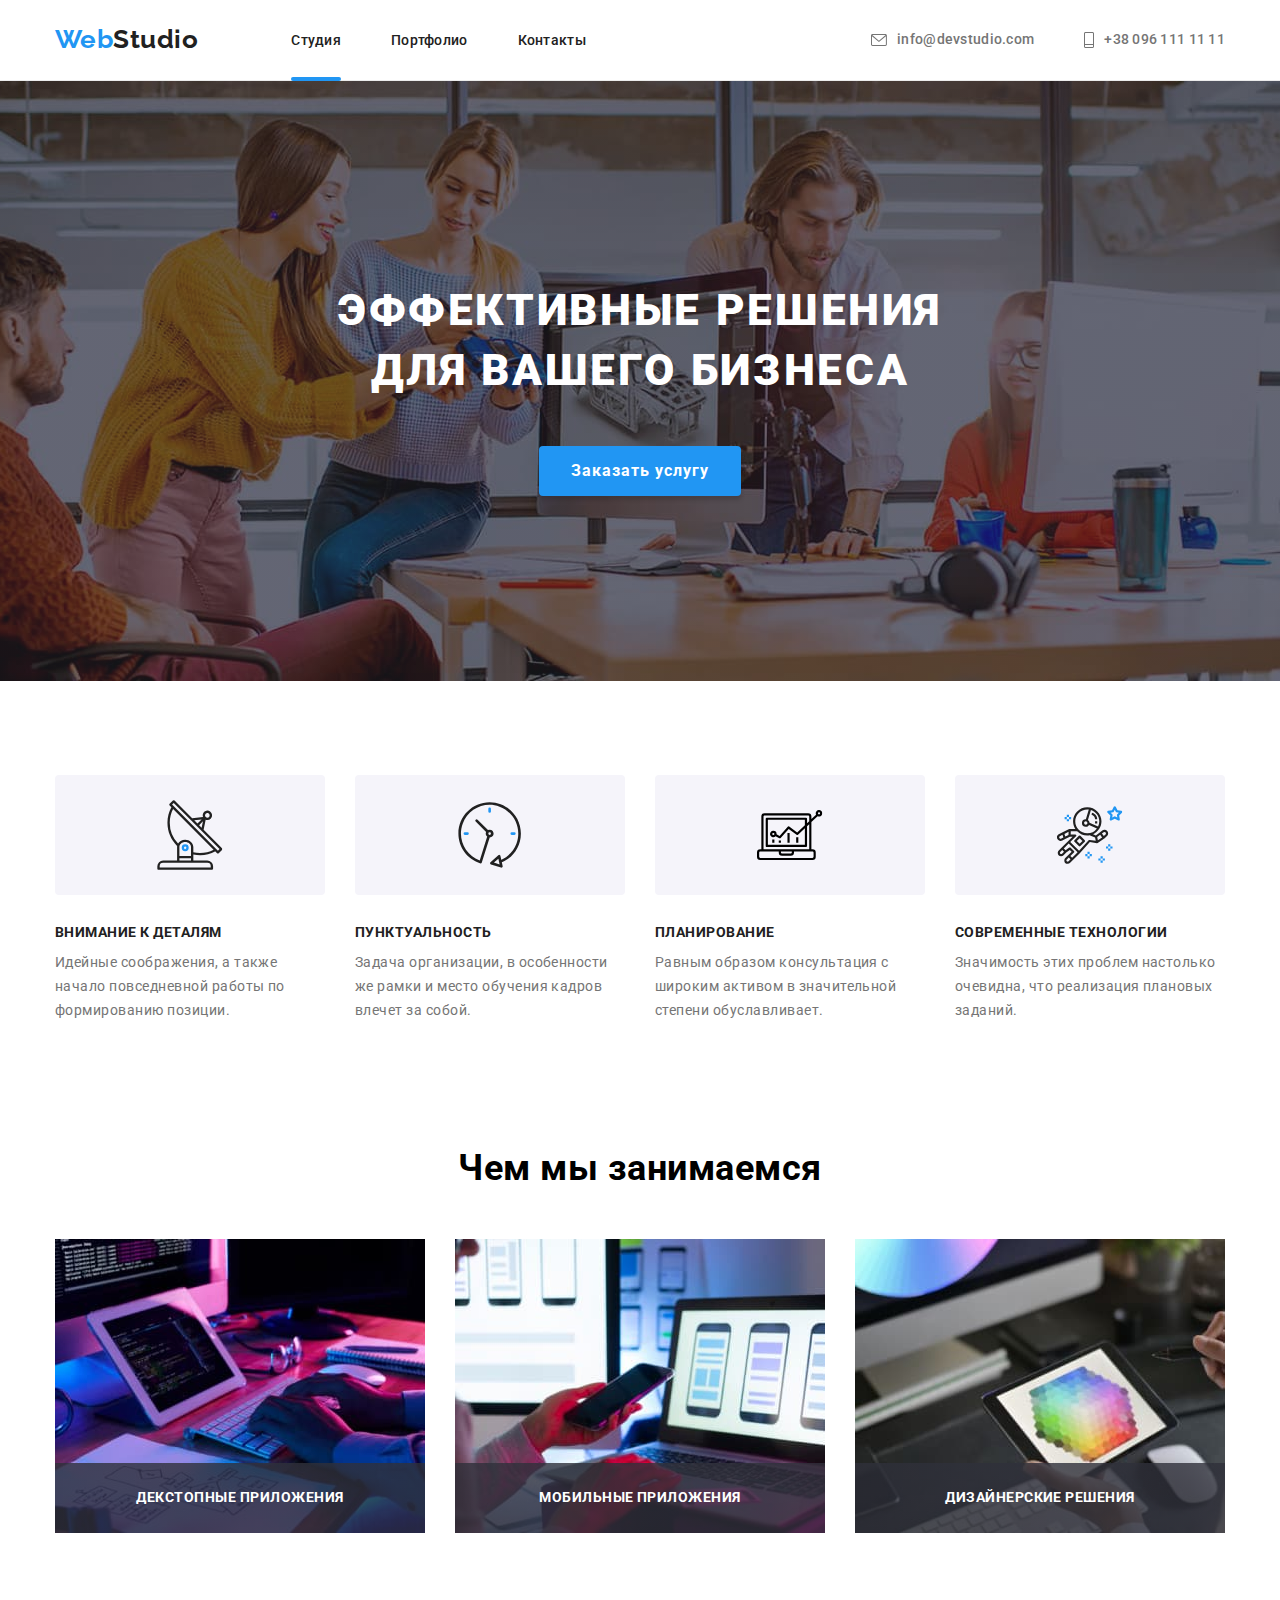
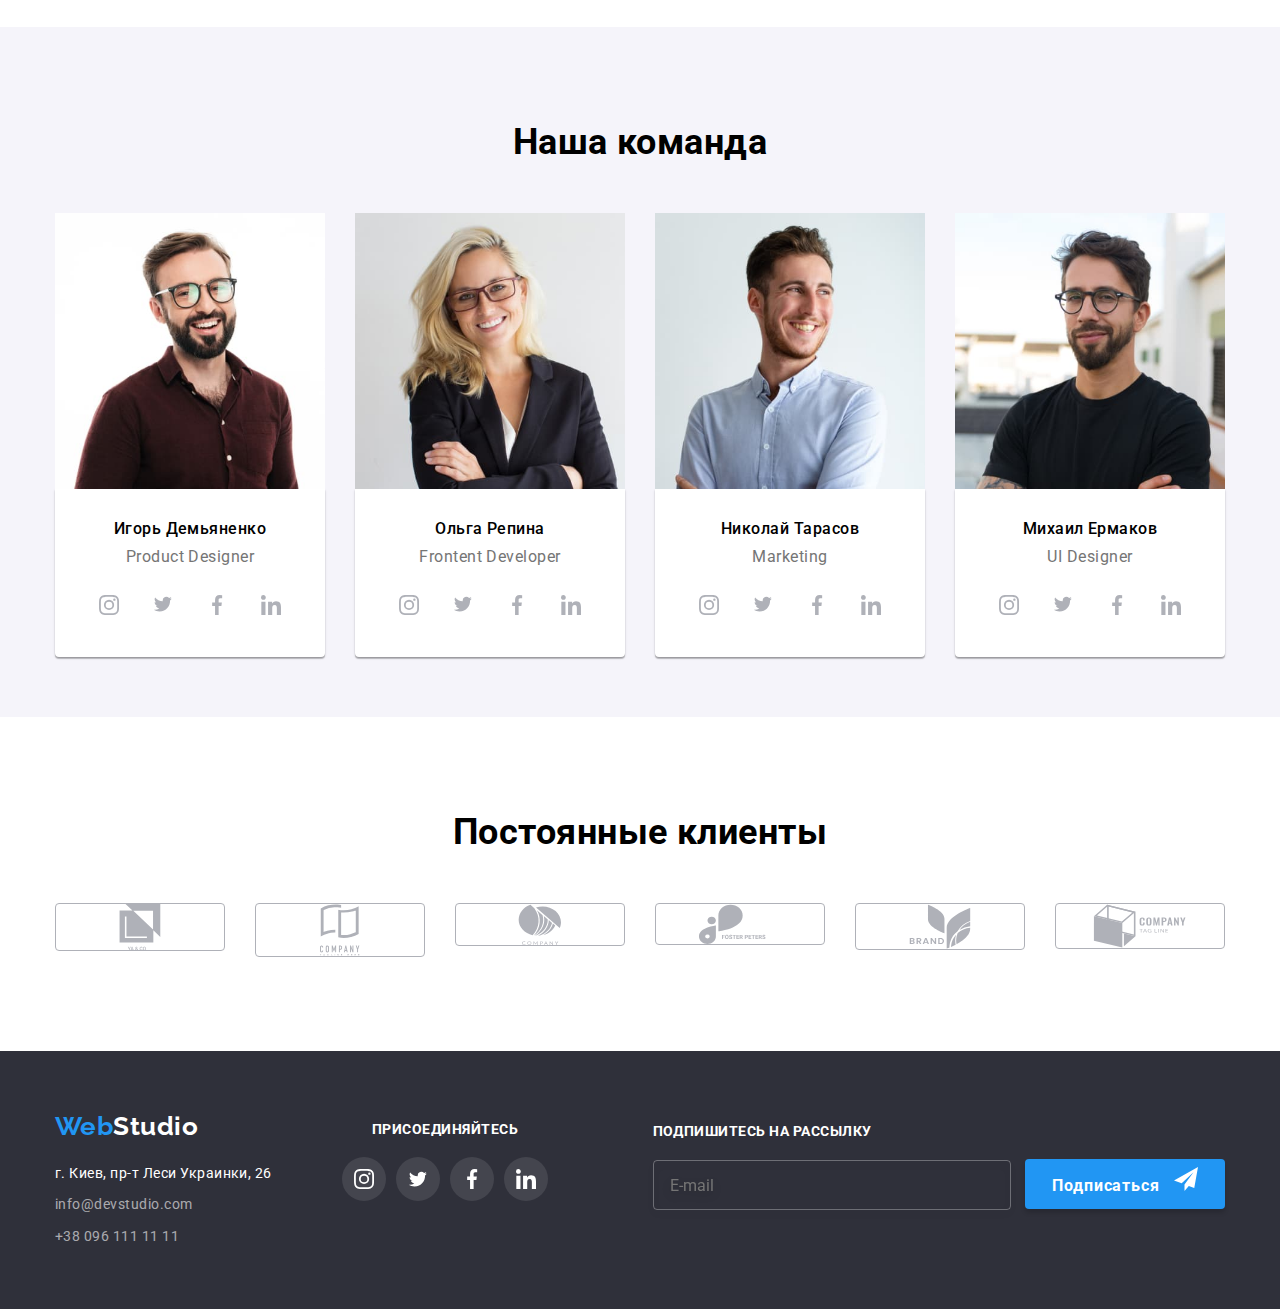
==== commit 61b9336b: "PHOTO" ====
--- a/index.html
+++ b/index.html
@@ -286,8 +286,13 @@
                         </div>
                     </li>
                     <li class="our-team__item">
-                        <img src="./images/frontent_developer.jpg" alt="Фронтент разработчик" width="270"
-                            height="260" />
+                    <picture>
+                    <source srcset="./images/our-team/frontent-developer-mob-1x.jpg 1x, ./images/our-team/frontent-developer-mob-2x.jpg 2x, ./images/our-team/frontent-developer-mob-3x.jpg 3x" media="(min-width: 320px)" />
+                    <source srcset="./images/our-team/frontent-developer-tab-1x.jpg 1x, ./images/our-team/frontent-developer-tab-2x.jpg 2x, ./images/our-team/frontent-developer-tab-3x.jpg 3x" media="(min-width: 768px)" />
+                    <source srcset="./images/our-team/frontent-developer-desct-1x.jpg 1x, ./images/our-team/frontent-developer-desct-2x.jpg 2x, ./images/our-team/frontent-developer-desct-3x.jpg 3x" media="(min-width: 1200px)" />
+
+                        <img src="./images/frontent_developer.jpg" alt="Фронтент разработчик" width="450" />
+                    </picture>
                         <div class="our-team__section">
                             <h3 class="our-team__name">Ольга Репина</h3>
                             <p class="our-team__position">Frontent Developer</p>
@@ -327,7 +332,16 @@
                         </div>
                     </li>
                     <li class="our-team__item">
-                        <img src="./images/marketing.jpg" alt="Маркетолог" width="270" height="260" />
+
+                        <picture>
+                            <source srcset="./images/our-team/marketing-mob-1x.jpg 1x, ./images/our-team/marketing-mob-2x.jpg 2x, ./images/our-team/marketing-mob-3x.jpg 3x" media="(min-width: 320px)" />
+                            <source srcset="./images/our-team/marketing-tab-1x.jpg 1x, ./images/our-team/marketing-tab-2x.jpg 2x, ./images/our-team/marketing-tab-3x.jpg 3x" media="(min-width: 768px)" />
+                            <source srcset="./images/our-team/marketing-desct-1x.jpg 1x, ./images/our-team/marketing-desct-2x.jpg 2x, ./images/our-team/marketing-desct-3x.jpg 3x" media="(min-width: 1200px)" />
+                     
+
+                        <img src="./images/marketing.jpg" alt="Маркетолог" width="450" />
+                        </picture>
+
                         <div class="our-team__section">
                             <h3 class="our-team__name">Николай Тарасов</h3>
                             <p class="our-team__position">Marketing</p>
@@ -367,7 +381,17 @@
                         </div>
                     </li>
                     <li class="our-team__item">
-                        <img src="./images/ui_designer.jpg" alt="ЮА дизайнер" width="270" height="260" />
+
+                        <picture>
+                            <source srcset="./images/our-team/ui-designer-mob-1x.jpg 1x, ./images/our-team/ui-designer-mob-2x.jpg 2x, ./images/our-team/ui-designer-mob-3x.jpg 3x" media="(min-width: 320px)" />
+                            <source srcset="./images/our-team/ui-designer-tab-1x.jpg 1x, ./images/our-team/ui-designer-tab-2x.jpg 2x, ./images/our-team/ui-designer-tab-3x.jpg 3x" media="(min-width: 768px)" />
+                            <source srcset="./images/our-team/ui-designer-desct-1x.jpg 1x, ./images/our-team/ui-designer-desct-2x.jpg 2x, ./images/our-team/ui-designer-desct-3x.jpg 3x" media="(min-width: 1200px)" />
+                   
+
+                        <img src="./images/ui_designer.jpg" alt="ЮА дизайнер" width="450" />
+
+                         </picture>
+
                         <div class="our-team__section">
                             <h3 class="our-team__name">Михаил Ермаков</h3>
                             <p class="our-team__position">UI Designer</p>
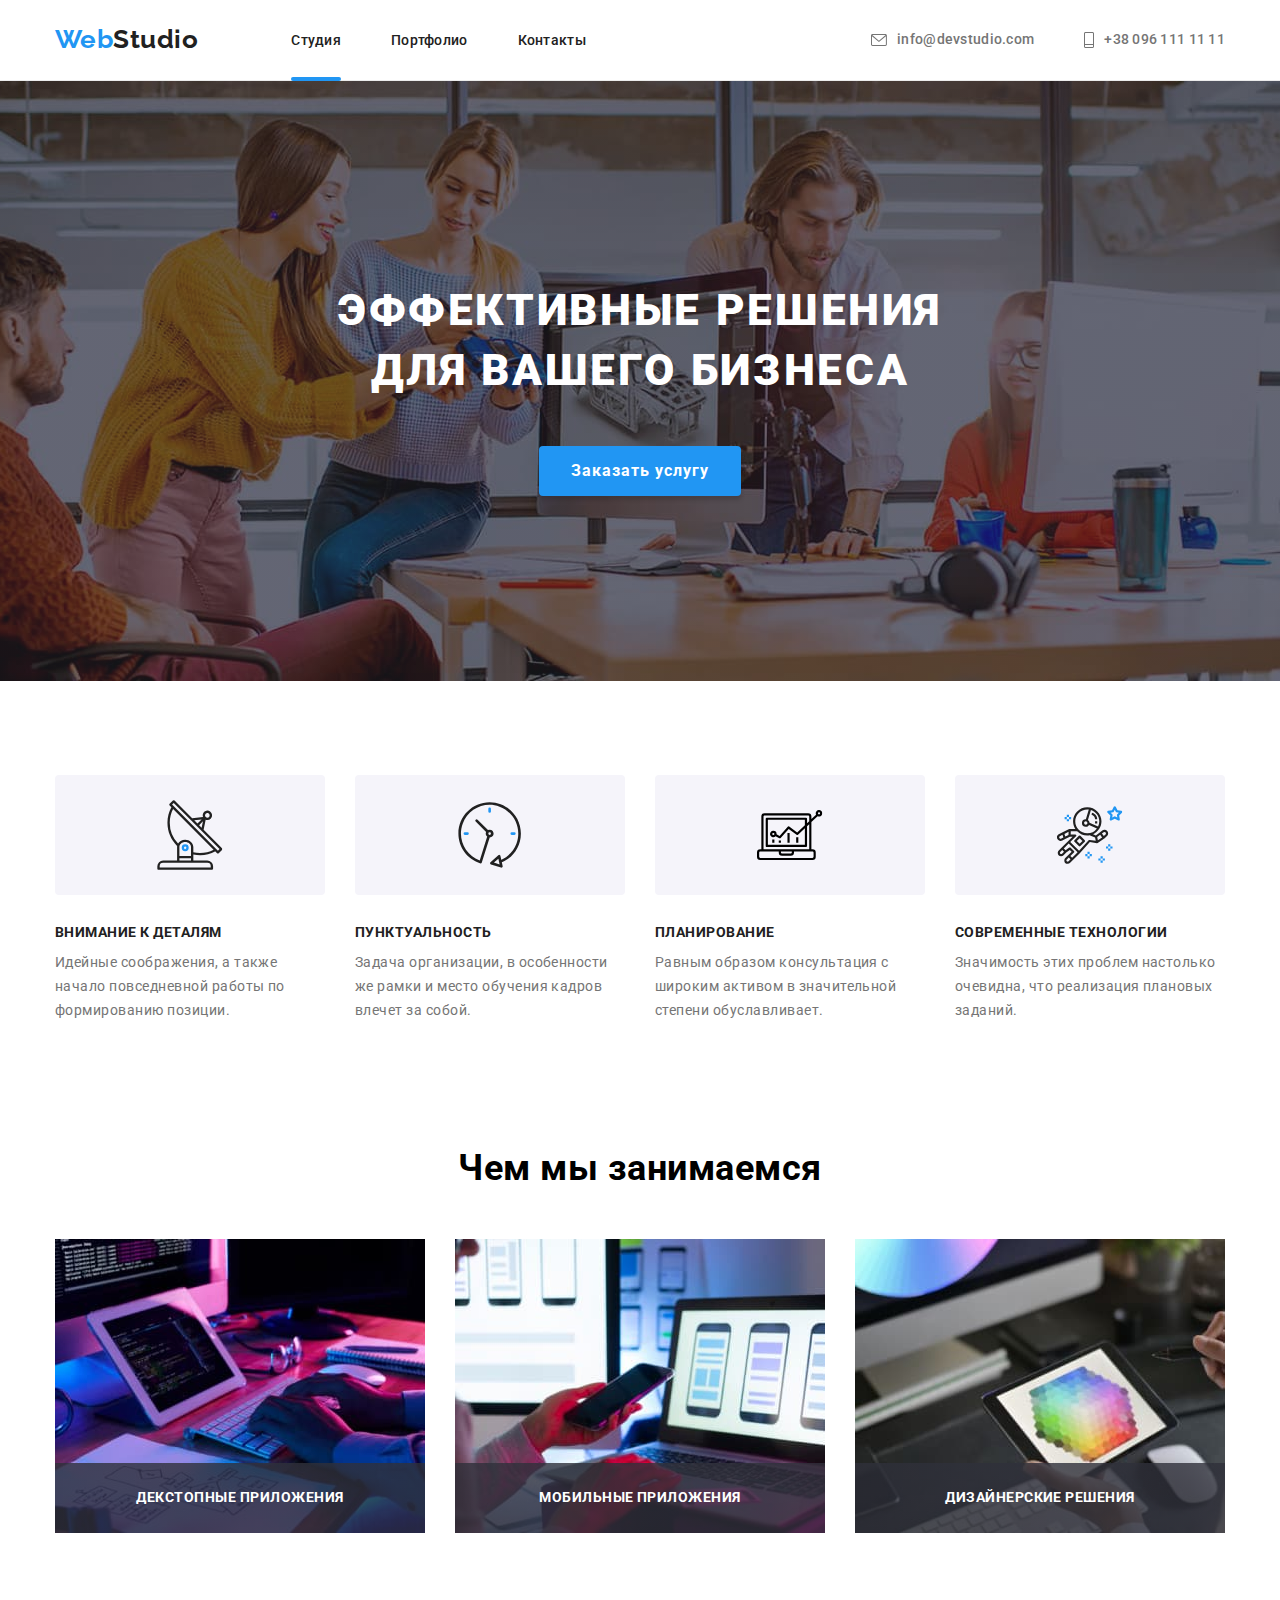
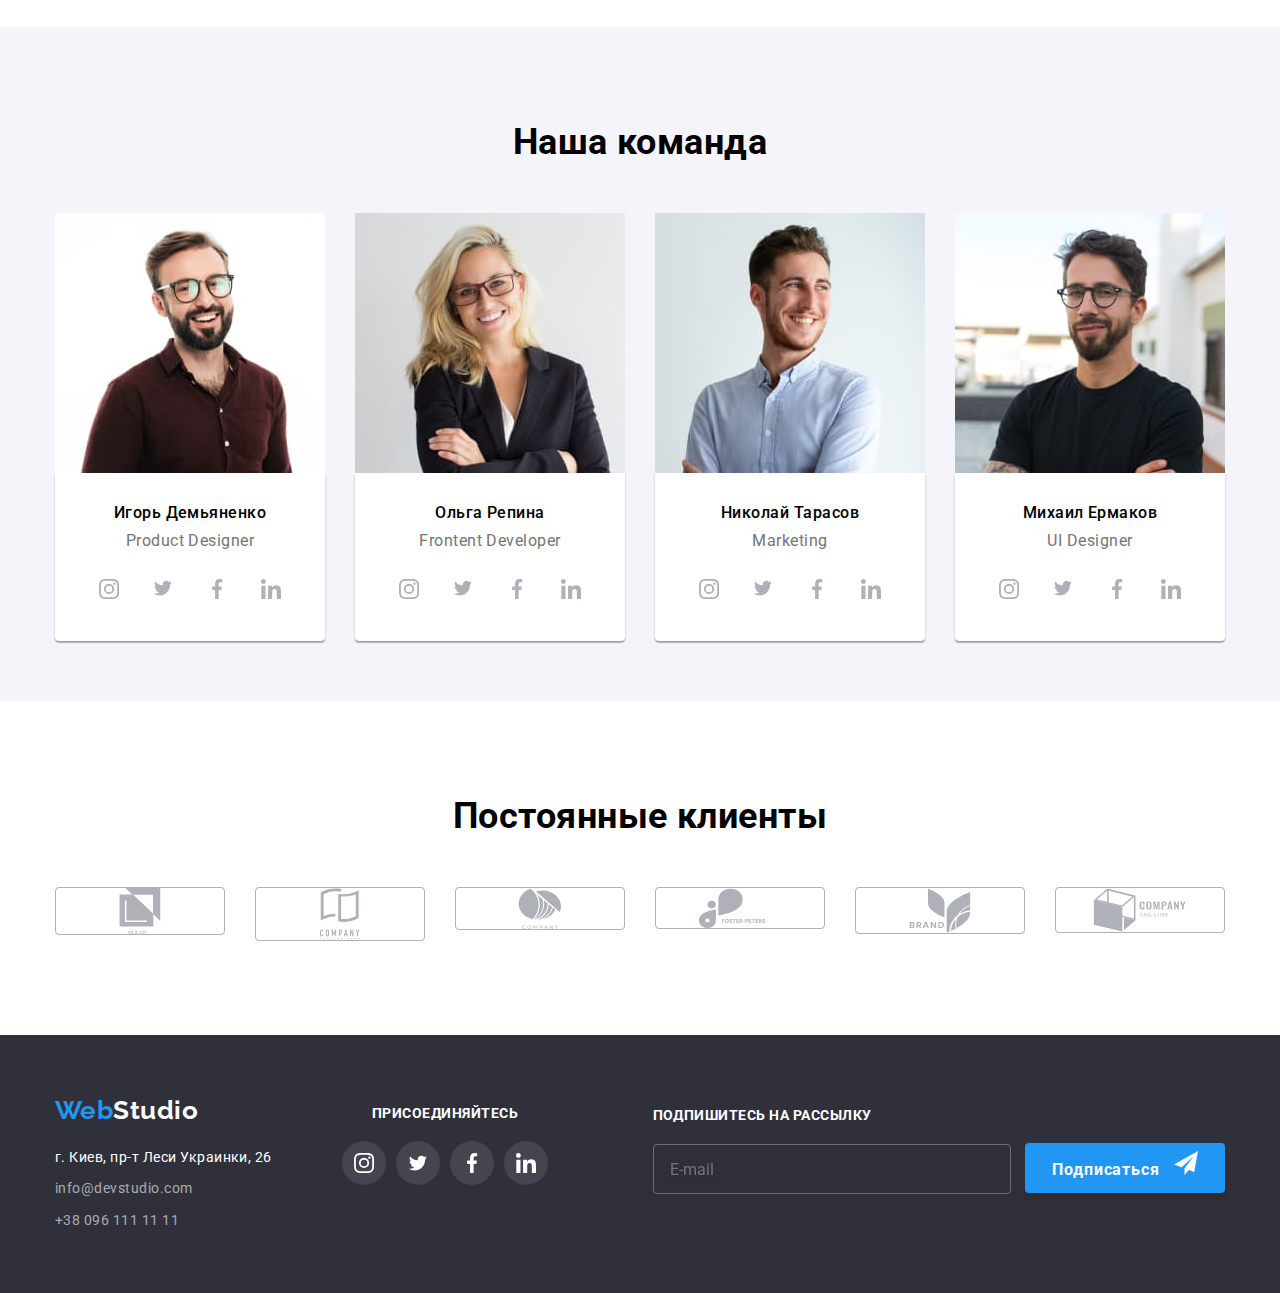
==== commit d573c4d0: "dz" ====
--- a/index.html
+++ b/index.html
@@ -236,10 +236,12 @@
                 <h2 class="our-team__title">Наша команда</h2>
                 <ul class="our-team__list">
                     <li class="our-team__item">
-                    <picture>        
+                    <picture>    
+
+                    <source srcset="./images/our-team/product-designer-desct-1x.jpg 1x, ./images/our-team/product-designer-desct-2x.jpg 2x, ./images/our-team/product-designer-desct-3x.jpg 3x" media="(min-width: 1200px)" />
+                    <source srcset="./images/our-team/product-designer-tab-1x.jpg 1x, ./images/our-team/product-designer-tab-2x.jpg 2x, ./images/our-team/product-designer-tab-3x.jpg 3x" media="(min-width: 768px)" />
                     <source srcset="./images/our-team/product-designer-mob-1x.jpg 1x, ./images/our-team/product-designer-mob-2x.jpg 2x, ./images/our-team/product-designer-mob-3x.jpg 3x" media="(min-width: 320px)" />
-                    <source srcset="./images/our-team/product-designer-tab-1x.jpg 1x, ./images/our-team/product-designer-tab-2x.jpg 2x, ./images/our-team/product-designer-tab-3x.jpg 3x" media="(min-width: 768px)" />
-                    <source srcset="./images/our-team/product-designer-desct-1x.jpg 1x, ./images/our-team/product-designer-desct-2x.jpg 2x, ./images/our-team/product-designer-desct-3x.jpg 3x" media="(min-width: 1200px)" />
+
                         <img src="./images/product_designer.jpg" 
                         alt="Продуктовый дизайнер" 
                         width="450"
@@ -287,10 +289,11 @@
                     </li>
                     <li class="our-team__item">
                     <picture>
+
+                    <source srcset="./images/our-team/frontent-developer-desct-1x.jpg 1x, ./images/our-team/frontent-developer-desct-2x.jpg 2x, ./images/our-team/frontent-developer-desct-3x.jpg 3x" media="(min-width: 1200px)" />
+                    <source srcset="./images/our-team/frontent-developer-tab-1x.jpg 1x, ./images/our-team/frontent-developer-tab-2x.jpg 2x, ./images/our-team/frontent-developer-tab-3x.jpg 3x" media="(min-width: 768px)" />
                     <source srcset="./images/our-team/frontent-developer-mob-1x.jpg 1x, ./images/our-team/frontent-developer-mob-2x.jpg 2x, ./images/our-team/frontent-developer-mob-3x.jpg 3x" media="(min-width: 320px)" />
-                    <source srcset="./images/our-team/frontent-developer-tab-1x.jpg 1x, ./images/our-team/frontent-developer-tab-2x.jpg 2x, ./images/our-team/frontent-developer-tab-3x.jpg 3x" media="(min-width: 768px)" />
-                    <source srcset="./images/our-team/frontent-developer-desct-1x.jpg 1x, ./images/our-team/frontent-developer-desct-2x.jpg 2x, ./images/our-team/frontent-developer-desct-3x.jpg 3x" media="(min-width: 1200px)" />
-
+                    
                         <img src="./images/frontent_developer.jpg" alt="Фронтент разработчик" width="450" />
                     </picture>
                         <div class="our-team__section">
@@ -334,11 +337,11 @@
                     <li class="our-team__item">
 
                         <picture>
+
+                            <source srcset="./images/our-team/marketing-desct-1x.jpg 1x, ./images/our-team/marketing-desct-2x.jpg 2x, ./images/our-team/marketing-desct-3x.jpg 3x" media="(min-width: 1200px)" />
+                            <source srcset="./images/our-team/marketing-tab-1x.jpg 1x, ./images/our-team/marketing-tab-2x.jpg 2x, ./images/our-team/marketing-tab-3x.jpg 3x" media="(min-width: 768px)" />
                             <source srcset="./images/our-team/marketing-mob-1x.jpg 1x, ./images/our-team/marketing-mob-2x.jpg 2x, ./images/our-team/marketing-mob-3x.jpg 3x" media="(min-width: 320px)" />
-                            <source srcset="./images/our-team/marketing-tab-1x.jpg 1x, ./images/our-team/marketing-tab-2x.jpg 2x, ./images/our-team/marketing-tab-3x.jpg 3x" media="(min-width: 768px)" />
-                            <source srcset="./images/our-team/marketing-desct-1x.jpg 1x, ./images/our-team/marketing-desct-2x.jpg 2x, ./images/our-team/marketing-desct-3x.jpg 3x" media="(min-width: 1200px)" />
-                     
-
+                            
                         <img src="./images/marketing.jpg" alt="Маркетолог" width="450" />
                         </picture>
 
@@ -383,11 +386,10 @@
                     <li class="our-team__item">
 
                         <picture>
+                            <source srcset="./images/our-team/ui-designer-desct-1x.jpg 1x, ./images/our-team/ui-designer-desct-2x.jpg 2x, ./images/our-team/ui-designer-desct-3x.jpg 3x" media="(min-width: 1200px)" />
+                            <source srcset="./images/our-team/ui-designer-tab-1x.jpg 1x, ./images/our-team/ui-designer-tab-2x.jpg 2x, ./images/our-team/ui-designer-tab-3x.jpg 3x" media="(min-width: 768px)" />
                             <source srcset="./images/our-team/ui-designer-mob-1x.jpg 1x, ./images/our-team/ui-designer-mob-2x.jpg 2x, ./images/our-team/ui-designer-mob-3x.jpg 3x" media="(min-width: 320px)" />
-                            <source srcset="./images/our-team/ui-designer-tab-1x.jpg 1x, ./images/our-team/ui-designer-tab-2x.jpg 2x, ./images/our-team/ui-designer-tab-3x.jpg 3x" media="(min-width: 768px)" />
-                            <source srcset="./images/our-team/ui-designer-desct-1x.jpg 1x, ./images/our-team/ui-designer-desct-2x.jpg 2x, ./images/our-team/ui-designer-desct-3x.jpg 3x" media="(min-width: 1200px)" />
-                   
-
+              
                         <img src="./images/ui_designer.jpg" alt="ЮА дизайнер" width="450" />
 
                          </picture>
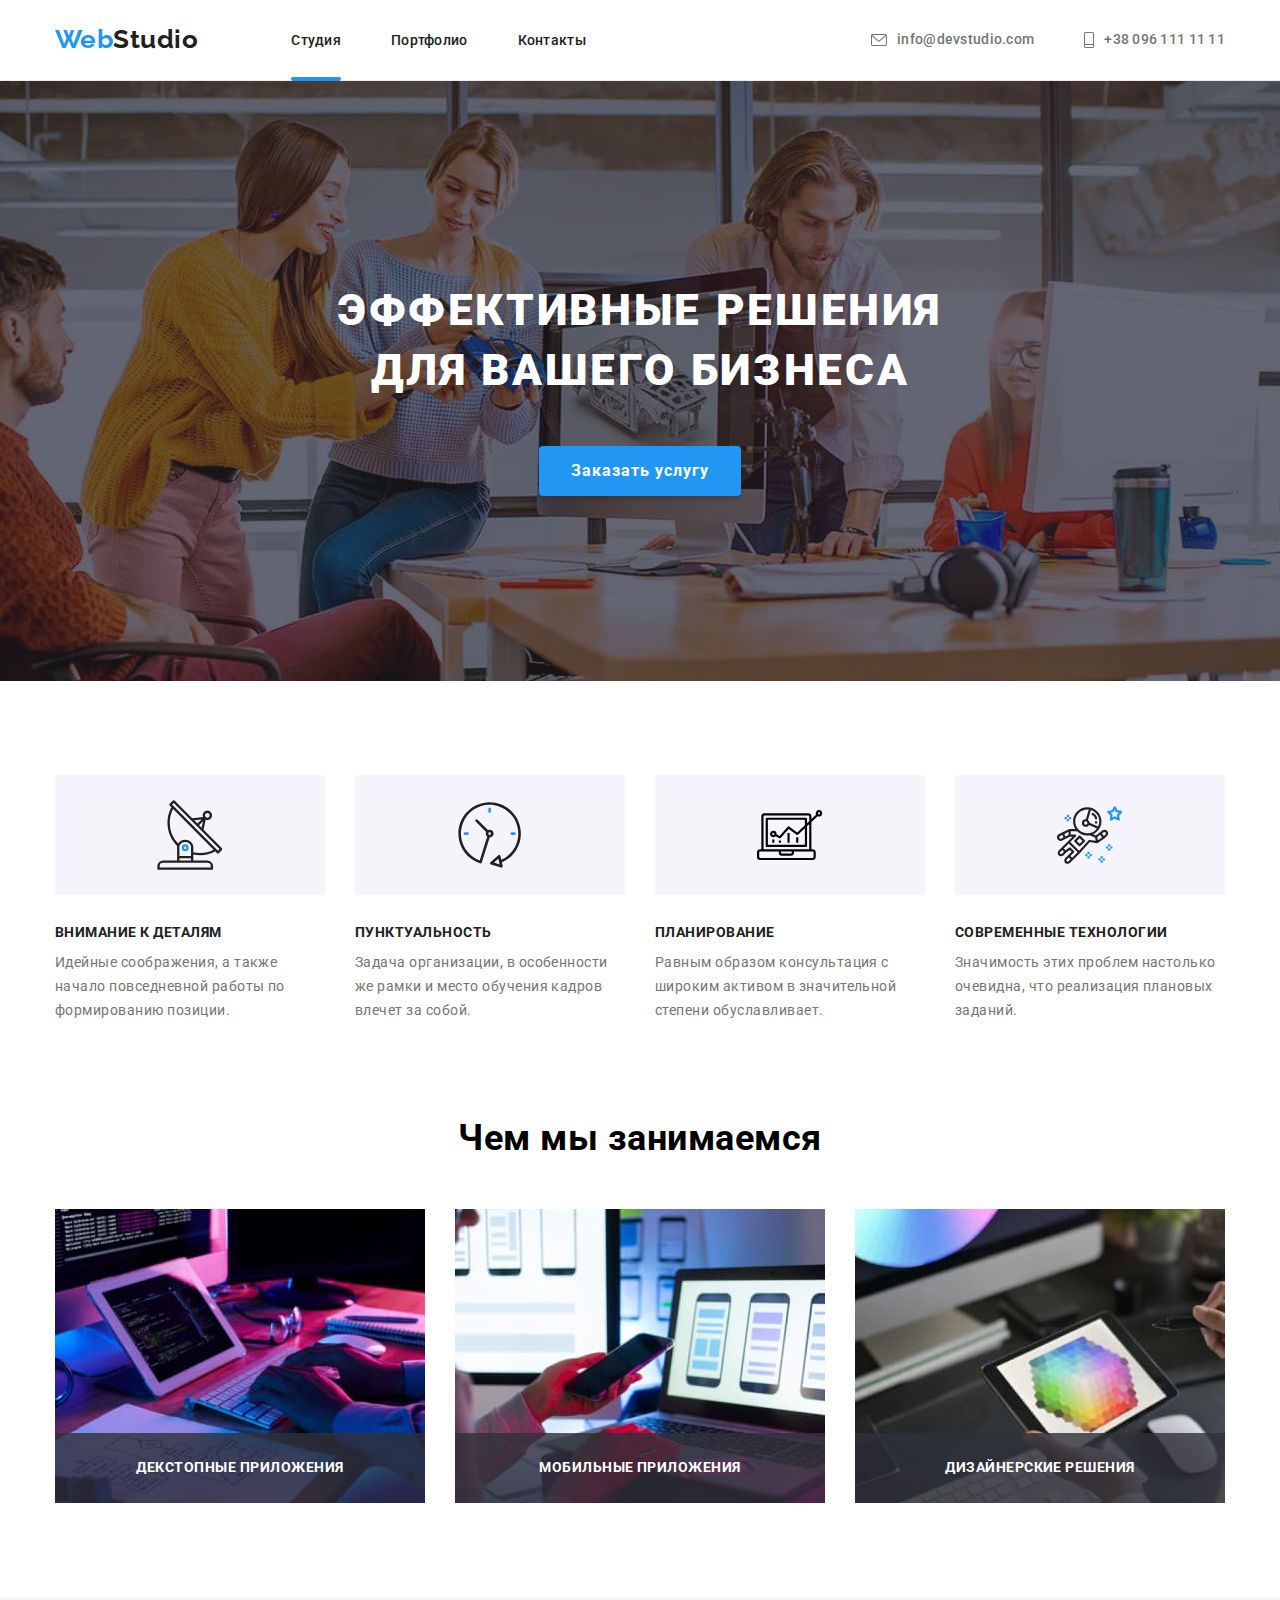
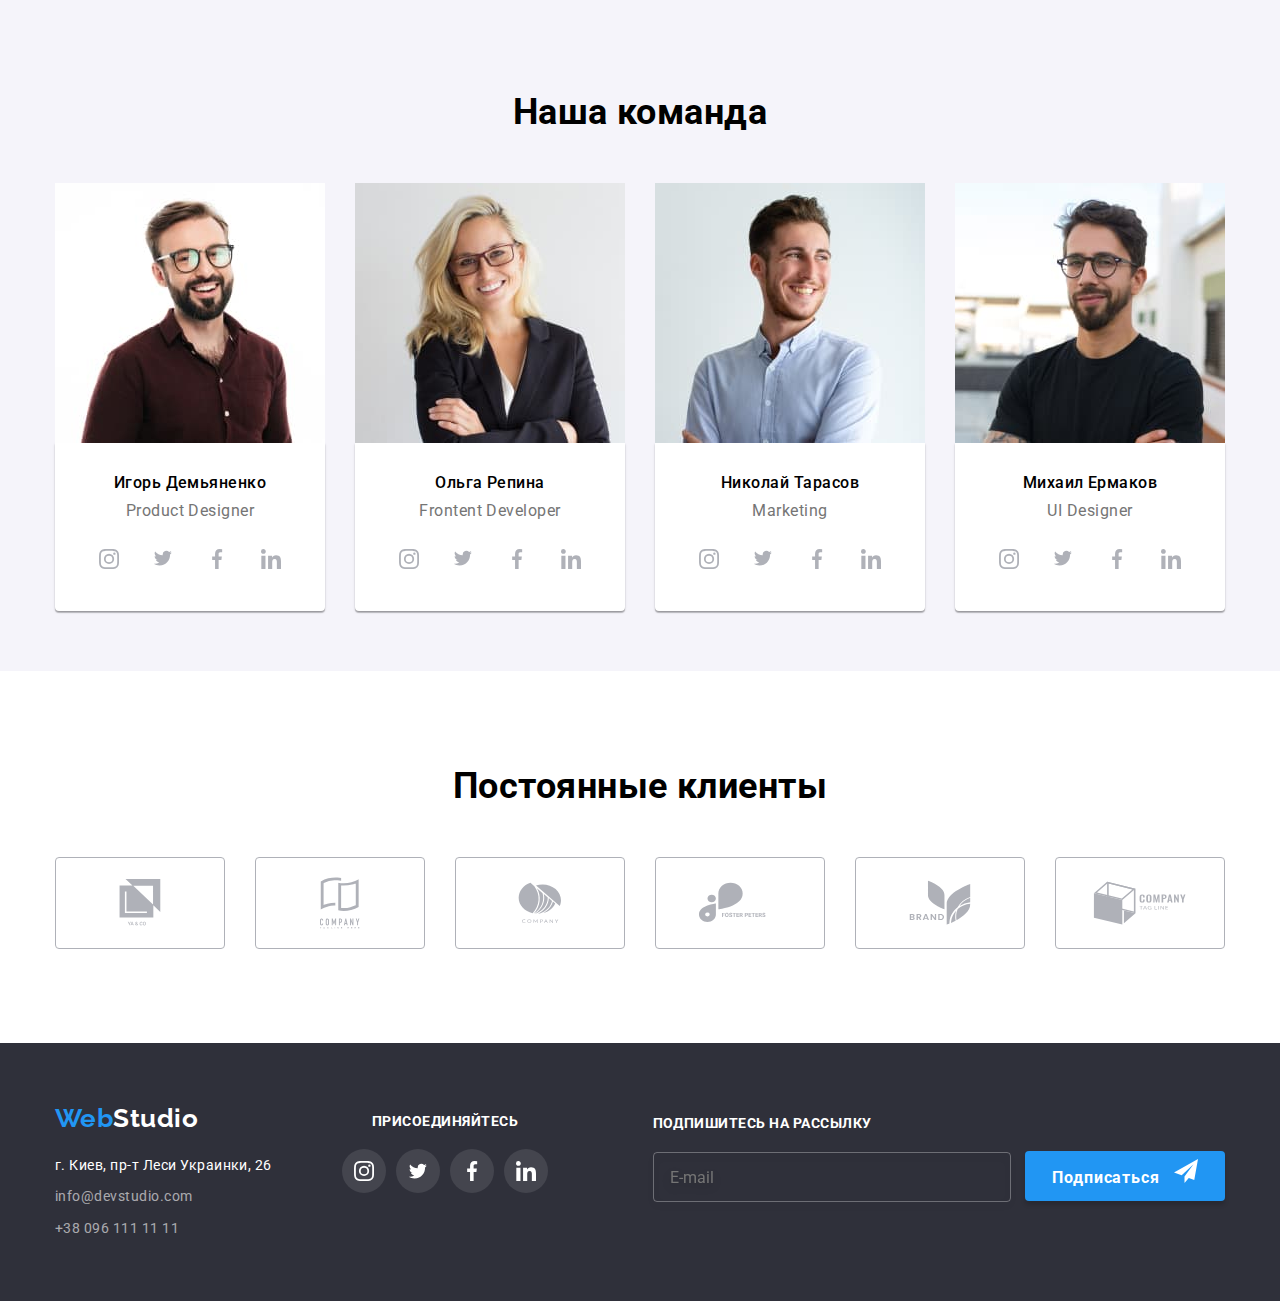
==== commit 4437efdd: "dz" ====
--- a/index.html
+++ b/index.html
@@ -23,13 +23,13 @@
                     <span class="logo__blue-part">Web</span>
                     <span class="logo__black-part ">Studio</span>
                 </a>
- 
+
                 <ul class="navigation__list">
                     <li class="navigation__item"><a href="./index.html" class="navigation__link current">Студия</a></li>
                     <li class="navigation__item"><a href="./portfolio.html" class="navigation__link">Портфолио</a></li>
                     <li class="navigation__item"><a href="#" class="navigation__link">Контакты</a></li>
                 </ul>
-                </nav>
+            </nav>
             <ul class="contacts">
                 <li class="contacts__item"><a href="mailto:info@devstudio.com" class="contacts__link contacts">
 
@@ -37,7 +37,7 @@
                             <use href="./images/icons.svg#icon-mail"></use>
                         </svg>
                         info@devstudio.com</a>
-                    </li>
+                </li>
                 <li class="contacts__item"><a href="tel:+380961111111" class="contacts__link contacts">
                         <svg class="contacts__icon" width="10" height="16">
                             <use href="./images/icons.svg#icon-phone"></use>
@@ -45,44 +45,61 @@
                         +38 096 111 11 11</a></li>
             </ul>
 
-    <button type="button" class="button-mobile" data-menu-button>
-        <svg width="24" height="16" aria-controls="mobile-menu-container" aria-label="Переключатель мобильного меню">
-            <use class="button-mobile__icon-cross" href="./images/icon-navigation.svg#icon-icon-navigation-close"></use>
-            <use class="button-mobile__icon-menu" href="./images/icon-navigation.svg#icon-icon-navigation"></use>
-        </svg>
-    </button>
-
-<div class="mobile-menu-container" id="mobile-menu-container" data-menu>
-   <div class="container mobile-menu-box">        
-    <div class="mobile-navigation-top">
-            <ul class="mobile-navigation">
-                <li class="mobile-navigation__item"><a href="./index.html" class="mobile-navigation__link">Студия</a></li>
-                <li class="mobile-navigation__item"><a href="./portfolio.html" class="mobile-navigation__link">Портфолио</a></li>
-                <li class="mobile-navigation__item"><a href="#" class="mobile-navigation__link">Контакты</a></li>
-            </ul>
-         
+            <button type="button" class="button-mobile button-open" data-menu-button>
+                <svg width="24" height="16" aria-controls="mobile-menu-container"
+                    aria-label="Переключатель мобильного меню">
+                    <use class="button-mobile__icon-menu" href="./images/icon-navigation.svg#icon-icon-navigation">
+                    </use>
+                </svg>
+            </button>
+
+            <div class="mobile-menu-container" id="mobile-menu-container" data-menu>
+                <div class="container mobile-menu-box">
+
+                                <button type="button" class="button-mobile button-close" data-menu-button>
+                                    <svg width="24" height="16" aria-controls="mobile-menu-container" aria-label="Переключатель мобильного меню">
+                                        <use class="button-mobile__icon-cross" href="./images/icon-navigation.svg#icon-icon-navigation-close"></use>
+                                    </svg>
+                                </button>
+
+                    <div class="mobile-navigation-top">
+                        <ul class="mobile-navigation">
+                            <li class="mobile-navigation__item"><a href="./index.html"
+                                    class="mobile-navigation__link">Студия</a></li>
+                            <li class="mobile-navigation__item"><a href="./portfolio.html"
+                                    class="mobile-navigation__link">Портфолио</a></li>
+                            <li class="mobile-navigation__item"><a href="#" class="mobile-navigation__link">Контакты</a>
+                            </li>
+                        </ul>
+
+                    </div>
+
+                    <div class="mobile-navigation-bottom">
+                        <ul class="mobile-contacts">
+                            <li class="mobile-contacts__item"><a href="tel:+380961111111"
+                                    class="mobile-contacts__phone">
+                                    +38 096 111 11 11</a></li>
+                            <li class="mobile-contacts__item"><a href="mailto:info@devstudio.com"
+                                    class="mobile-contacts__mail">
+                                    info@devstudio.com</a>
+                            </li>
+                        </ul>
+
+                        <ul class="mobile-social-menu">
+                            <li class="mobile-social-menu__item"><a class="mobile-social-menu__link"
+                                    href="https://instagram.com/">Instagram</a></li>
+                            <li class="mobile-social-menu__item"><a class="mobile-social-menu__link"
+                                    href="https://twitter.com/">Twitter</a></li>
+                            <li class="mobile-social-menu__item"><a class="mobile-social-menu__link"
+                                    href="https://faacebook.com/">Facebook</a></li>
+                            <li class="mobile-social-menu__item"><a class="mobile-social-menu__link"
+                                    href="https://www.linkedin.com/">Linkedin</a></li>
+                        </ul>
+                    </div>
+                </div>
             </div>
-         
-        <div class="mobile-navigation-bottom">
-            <ul class="mobile-contacts">
-            <li class="mobile-contacts__item"><a href="tel:+380961111111" class="mobile-contacts__phone">
-                +38 096 111 11 11</a></li>
-            <li class="mobile-contacts__item"><a href="mailto:info@devstudio.com" class="mobile-contacts__mail">
-                info@devstudio.com</a>
-                </li>
-            </ul>
-
-            <ul class="mobile-social-menu">
-              <li class="mobile-social-menu__item"><a class="mobile-social-menu__link" href="https://instagram.com/">Instagram</a></li>
-              <li class="mobile-social-menu__item"><a class="mobile-social-menu__link" href="https://twitter.com/">Twitter</a></li>
-              <li class="mobile-social-menu__item"><a class="mobile-social-menu__link" href="https://faacebook.com/">Facebook</a></li>
-              <li class="mobile-social-menu__item"><a class="mobile-social-menu__link" href="https://www.linkedin.com/">Linkedin</a></li>
-            </ul>  
-      </div>
-    </div>
-  </div>  
-</div>
-</div>
+        </div>
+        </div>
     </header>
     <!--Main-->
     <main>
@@ -91,13 +108,13 @@
             <div class="container">
                 <h1 class="banner__title">Эффективные решения для вашего бизнеса</h1>
                 <button data-modal-open class="button" type="button">Заказать услугу</button>
-                
+
                 <div class="backdrop is-hidden" data-modal>
                     <div class="modal">
 
                         <button class="button-close" data-modal-close>
                             <svg class="button-close__icon" width="30" height="30">
-                        <use href="./images/symbol-defs.svg#icon-close"></use>
+                                <use href="./images/symbol-defs.svg#icon-close"></use>
                             </svg>
                         </button>
 
@@ -148,7 +165,8 @@
                                     </svg>
                                 </span>
 
-                               <span class="policy__text"> Соглашаюсь с рассылкой и принимаю <a href="#" class="policy__link"> Условия договора </a></span>
+                                <span class="policy__text"> Соглашаюсь с рассылкой и принимаю <a href="#"
+                                        class="policy__link"> Условия договора </a></span>
                             </label>
 
 
@@ -171,7 +189,8 @@
                                 <use href="./images/icons.svg#icon-antena"></use>
                             </svg></div>
                         <h3 class="advantages__title">Внимание к деталям</h3>
-                        <p class="advantages__text">Идейные соображения, а также начало повседневной работы по формированию позиции.</p>
+                        <p class="advantages__text">Идейные соображения, а также начало повседневной работы по
+                            формированию позиции.</p>
                     </li>
 
                     <li class="advantages__item">
@@ -179,21 +198,24 @@
                                 <use href="./images/icons.svg#icon-clock"></use>
                             </svg></div>
                         <h3 class="advantages__title">Пунктуальность</h3>
-                        <p class="advantages__text">Задача организации, в особенности же рамки и место обучения кадров влечет за собой.</p>
+                        <p class="advantages__text">Задача организации, в особенности же рамки и место обучения кадров
+                            влечет за собой.</p>
                     </li>
                     <li class="advantages__item">
                         <div class="advantages__pictureBlock"><svg class="advantages__icon">
                                 <use href="./images/icons.svg#icon-diagram"></use>
                             </svg></div>
                         <h3 class="advantages__title">Планирование</h3>
-                        <p class="advantages__text">Равным образом консультация с широким активом в значительной степени обуславливает.</p>
+                        <p class="advantages__text">Равным образом консультация с широким активом в значительной степени
+                            обуславливает.</p>
                     </li>
                     <li class="advantages__item">
                         <div class="advantages__pictureBlock"><svg class="advantages__icon">
                                 <use href="./images/icons.svg#icon-astronaut"></use>
                             </svg></div>
                         <h3 class="advantages__title">Современные технологии</h3>
-                        <p class="advantages__text">Значимость этих проблем настолько очевидна, что реализация плановых заданий.</p>
+                        <p class="advantages__text">Значимость этих проблем настолько очевидна, что реализация плановых
+                            заданий.</p>
                     </li>
                 </ul>
             </div>
@@ -209,7 +231,7 @@
                     <li class="services__item">
                         <img src="./images/what_we_do_1.jpg" alt="Услуга 1" width="370" height="294" />
                         <div class="services__description">
-                            <p class="services__text" >Декстопные приложения</p>
+                            <p class="services__text">Декстопные приложения</p>
                         </div>
                     </li>
 
@@ -236,17 +258,20 @@
                 <h2 class="our-team__title">Наша команда</h2>
                 <ul class="our-team__list">
                     <li class="our-team__item">
-                    <picture>    
-
-                    <source srcset="./images/our-team/product-designer-desct-1x.jpg 1x, ./images/our-team/product-designer-desct-2x.jpg 2x, ./images/our-team/product-designer-desct-3x.jpg 3x" media="(min-width: 1200px)" />
-                    <source srcset="./images/our-team/product-designer-tab-1x.jpg 1x, ./images/our-team/product-designer-tab-2x.jpg 2x, ./images/our-team/product-designer-tab-3x.jpg 3x" media="(min-width: 768px)" />
-                    <source srcset="./images/our-team/product-designer-mob-1x.jpg 1x, ./images/our-team/product-designer-mob-2x.jpg 2x, ./images/our-team/product-designer-mob-3x.jpg 3x" media="(min-width: 320px)" />
-
-                        <img src="./images/product_designer.jpg" 
-                        alt="Продуктовый дизайнер" 
-                        width="450"
-                        />
-                    </picture>
+                        <picture>
+
+                            <source
+                                srcset="./images/our-team/product-designer-desct-1x.jpg 1x, ./images/our-team/product-designer-desct-2x.jpg 2x, ./images/our-team/product-designer-desct-3x.jpg 3x"
+                                media="(min-width: 1200px)" />
+                            <source
+                                srcset="./images/our-team/product-designer-tab-1x.jpg 1x, ./images/our-team/product-designer-tab-2x.jpg 2x, ./images/our-team/product-designer-tab-3x.jpg 3x"
+                                media="(min-width: 768px)" />
+                            <source
+                                srcset="./images/our-team/product-designer-mob-1x.jpg 1x, ./images/our-team/product-designer-mob-2x.jpg 2x, ./images/our-team/product-designer-mob-3x.jpg 3x"
+                                media="(min-width: 320px)" />
+
+                            <img src="./images/product_designer.jpg" alt="Продуктовый дизайнер" width="450" />
+                        </picture>
                         <div class="our-team__section">
                             <h3 class="our-team__name">Игорь Демьяненко</h3>
                             <p class="our-team__position">Product Designer</p>
@@ -288,14 +313,20 @@
                         </div>
                     </li>
                     <li class="our-team__item">
-                    <picture>
-
-                    <source srcset="./images/our-team/frontent-developer-desct-1x.jpg 1x, ./images/our-team/frontent-developer-desct-2x.jpg 2x, ./images/our-team/frontent-developer-desct-3x.jpg 3x" media="(min-width: 1200px)" />
-                    <source srcset="./images/our-team/frontent-developer-tab-1x.jpg 1x, ./images/our-team/frontent-developer-tab-2x.jpg 2x, ./images/our-team/frontent-developer-tab-3x.jpg 3x" media="(min-width: 768px)" />
-                    <source srcset="./images/our-team/frontent-developer-mob-1x.jpg 1x, ./images/our-team/frontent-developer-mob-2x.jpg 2x, ./images/our-team/frontent-developer-mob-3x.jpg 3x" media="(min-width: 320px)" />
-                    
-                        <img src="./images/frontent_developer.jpg" alt="Фронтент разработчик" width="450" />
-                    </picture>
+                        <picture>
+
+                            <source
+                                srcset="./images/our-team/frontent-developer-desct-1x.jpg 1x, ./images/our-team/frontent-developer-desct-2x.jpg 2x, ./images/our-team/frontent-developer-desct-3x.jpg 3x"
+                                media="(min-width: 1200px)" />
+                            <source
+                                srcset="./images/our-team/frontent-developer-tab-1x.jpg 1x, ./images/our-team/frontent-developer-tab-2x.jpg 2x, ./images/our-team/frontent-developer-tab-3x.jpg 3x"
+                                media="(min-width: 768px)" />
+                            <source
+                                srcset="./images/our-team/frontent-developer-mob-1x.jpg 1x, ./images/our-team/frontent-developer-mob-2x.jpg 2x, ./images/our-team/frontent-developer-mob-3x.jpg 3x"
+                                media="(min-width: 320px)" />
+
+                            <img src="./images/frontent_developer.jpg" alt="Фронтент разработчик" width="450" />
+                        </picture>
                         <div class="our-team__section">
                             <h3 class="our-team__name">Ольга Репина</h3>
                             <p class="our-team__position">Frontent Developer</p>
@@ -338,11 +369,17 @@
 
                         <picture>
 
-                            <source srcset="./images/our-team/marketing-desct-1x.jpg 1x, ./images/our-team/marketing-desct-2x.jpg 2x, ./images/our-team/marketing-desct-3x.jpg 3x" media="(min-width: 1200px)" />
-                            <source srcset="./images/our-team/marketing-tab-1x.jpg 1x, ./images/our-team/marketing-tab-2x.jpg 2x, ./images/our-team/marketing-tab-3x.jpg 3x" media="(min-width: 768px)" />
-                            <source srcset="./images/our-team/marketing-mob-1x.jpg 1x, ./images/our-team/marketing-mob-2x.jpg 2x, ./images/our-team/marketing-mob-3x.jpg 3x" media="(min-width: 320px)" />
-                            
-                        <img src="./images/marketing.jpg" alt="Маркетолог" width="450" />
+                            <source
+                                srcset="./images/our-team/marketing-desct-1x.jpg 1x, ./images/our-team/marketing-desct-2x.jpg 2x, ./images/our-team/marketing-desct-3x.jpg 3x"
+                                media="(min-width: 1200px)" />
+                            <source
+                                srcset="./images/our-team/marketing-tab-1x.jpg 1x, ./images/our-team/marketing-tab-2x.jpg 2x, ./images/our-team/marketing-tab-3x.jpg 3x"
+                                media="(min-width: 768px)" />
+                            <source
+                                srcset="./images/our-team/marketing-mob-1x.jpg 1x, ./images/our-team/marketing-mob-2x.jpg 2x, ./images/our-team/marketing-mob-3x.jpg 3x"
+                                media="(min-width: 320px)" />
+
+                            <img src="./images/marketing.jpg" alt="Маркетолог" width="450" />
                         </picture>
 
                         <div class="our-team__section">
@@ -386,13 +423,19 @@
                     <li class="our-team__item">
 
                         <picture>
-                            <source srcset="./images/our-team/ui-designer-desct-1x.jpg 1x, ./images/our-team/ui-designer-desct-2x.jpg 2x, ./images/our-team/ui-designer-desct-3x.jpg 3x" media="(min-width: 1200px)" />
-                            <source srcset="./images/our-team/ui-designer-tab-1x.jpg 1x, ./images/our-team/ui-designer-tab-2x.jpg 2x, ./images/our-team/ui-designer-tab-3x.jpg 3x" media="(min-width: 768px)" />
-                            <source srcset="./images/our-team/ui-designer-mob-1x.jpg 1x, ./images/our-team/ui-designer-mob-2x.jpg 2x, ./images/our-team/ui-designer-mob-3x.jpg 3x" media="(min-width: 320px)" />
-              
-                        <img src="./images/ui_designer.jpg" alt="ЮА дизайнер" width="450" />
-
-                         </picture>
+                            <source
+                                srcset="./images/our-team/ui-designer-desct-1x.jpg 1x, ./images/our-team/ui-designer-desct-2x.jpg 2x, ./images/our-team/ui-designer-desct-3x.jpg 3x"
+                                media="(min-width: 1200px)" />
+                            <source
+                                srcset="./images/our-team/ui-designer-tab-1x.jpg 1x, ./images/our-team/ui-designer-tab-2x.jpg 2x, ./images/our-team/ui-designer-tab-3x.jpg 3x"
+                                media="(min-width: 768px)" />
+                            <source
+                                srcset="./images/our-team/ui-designer-mob-1x.jpg 1x, ./images/our-team/ui-designer-mob-2x.jpg 2x, ./images/our-team/ui-designer-mob-3x.jpg 3x"
+                                media="(min-width: 320px)" />
+
+                            <img src="./images/ui_designer.jpg" alt="ЮА дизайнер" width="450" />
+
+                        </picture>
 
                         <div class="our-team__section">
                             <h3 class="our-team__name">Михаил Ермаков</h3>
@@ -503,60 +546,63 @@
                 <div class="footer__adress">
                     <div class="contacts-footer">
                         <a href="./index.html" class="logo bottom">
-                                <span class="logo__blue-part">Web</span>
-                                <span class="logo__white-part">Studio</span>
-                                </a>
+                            <span class="logo__blue-part">Web</span>
+                            <span class="logo__white-part">Studio</span>
+                        </a>
                         <address>
                             <ul class="contacts-footer__list">
-                                <li class="contacts-footer__item"><a href="https://www.google.com/maps/place/%D0%B1%D1%83%D0%BB.+%D0%9B%D0%B5%D1%81%D0%B8+%D0%A3%D0%BA%D1%80%D0%B0%D0%B8%D0%BD%D0%BA%D0%B8,+26,+%D0%9A%D0%B8%D0%B5%D0%B2,+02000/@50.4265841,30.5361971,17z/data=!3m1!4b1!4m5!3m4!1s0x40d4cf0e033ecbe9:0x57a4dffefec77da0!8m2!3d50.4265807!4d30.5383858"
-                                        target="_blank" class="contacts-footer__link map">г. Киев, пр-т Леси Украинки, 26</a></li>
+                                <li class="contacts-footer__item"><a
+                                        href="https://www.google.com/maps/place/%D0%B1%D1%83%D0%BB.+%D0%9B%D0%B5%D1%81%D0%B8+%D0%A3%D0%BA%D1%80%D0%B0%D0%B8%D0%BD%D0%BA%D0%B8,+26,+%D0%9A%D0%B8%D0%B5%D0%B2,+02000/@50.4265841,30.5361971,17z/data=!3m1!4b1!4m5!3m4!1s0x40d4cf0e033ecbe9:0x57a4dffefec77da0!8m2!3d50.4265807!4d30.5383858"
+                                        target="_blank" class="contacts-footer__link map">г. Киев, пр-т Леси Украинки,
+                                        26</a></li>
                                 <li class="contacts-footer__item"><a href="mailto:info@devstudio.com"
                                         class="contacts-footer__link">info@devstudio.com</a>
                                 </li>
-                                <li class="contacts-footer__item"><a href="tel:+380961111111" class="contacts-footer__link">+38 096 111
+                                <li class="contacts-footer__item"><a href="tel:+380961111111"
+                                        class="contacts-footer__link">+38 096 111
                                         11
                                         11</a></li>
                             </ul>
                         </address>
                     </div>
-                
-                <div class="social-media-footer">
-                    <p class="social-media-footer__header">Присоединяйтесь</p>
-                    <ul class="social-media-footer__list">
-                        <li class="social-media-footer__item">
-                            <a href="#" class="social-media-footer__link">
-                                <svg class="social-media-footer__icon" width="20" height="20">
-                                    <use href="./images/icons.svg#icon-instagram"></use>
-                                </svg>
-                            </a>
-                        </li>
-
-                        <li class="social-media-footer__item">
-                            <a href="#" class="social-media-footer__link">
-                                <svg class="social-media-footer__icon" width="20" height="16.25">
-                                    <use href="./images/icons.svg#icon-twitter"></use>
-                                </svg>
-                            </a>
-                        </li>
-
-                        <li class="social-media-footer__item">
-                            <a href="#" class="social-media-footer__link">
-                                <svg class="social-media-footer__icon" width="20" height="20">
-                                    <use href="./images/icons.svg#icon-facebook"></use>
-                                </svg>
-                            </a>
-                        </li>
-
-                        <li class="social-media-footer__item">
-                            <a href="#" class="social-media-footer__link">
-                                <svg class="social-media-footer__icon" width="20" height="20">
-                                    <use href="./images/icons.svg#icon-linkedin"></use>
-                                </svg>
-                            </a>
-                        </li>
-
-                    </ul>
-                </div>
+
+                    <div class="social-media-footer">
+                        <p class="social-media-footer__header">Присоединяйтесь</p>
+                        <ul class="social-media-footer__list">
+                            <li class="social-media-footer__item">
+                                <a href="#" class="social-media-footer__link">
+                                    <svg class="social-media-footer__icon" width="20" height="20">
+                                        <use href="./images/icons.svg#icon-instagram"></use>
+                                    </svg>
+                                </a>
+                            </li>
+
+                            <li class="social-media-footer__item">
+                                <a href="#" class="social-media-footer__link">
+                                    <svg class="social-media-footer__icon" width="20" height="16.25">
+                                        <use href="./images/icons.svg#icon-twitter"></use>
+                                    </svg>
+                                </a>
+                            </li>
+
+                            <li class="social-media-footer__item">
+                                <a href="#" class="social-media-footer__link">
+                                    <svg class="social-media-footer__icon" width="20" height="20">
+                                        <use href="./images/icons.svg#icon-facebook"></use>
+                                    </svg>
+                                </a>
+                            </li>
+
+                            <li class="social-media-footer__item">
+                                <a href="#" class="social-media-footer__link">
+                                    <svg class="social-media-footer__icon" width="20" height="20">
+                                        <use href="./images/icons.svg#icon-linkedin"></use>
+                                    </svg>
+                                </a>
+                            </li>
+
+                        </ul>
+                    </div>
                 </div>
                 <div class="subscription">
                     <p class="subscription__title">Подпишитеcь на рассылку</p>
@@ -570,7 +616,7 @@
                         </button>
                     </form>
                 </div>
-        </div>
+            </div>
     </footer>
     <script class="script-overlay" src="./js/modal.js"></script>
     <script src="./js/menu.js"></script>
--- a/css/main.min.css
+++ b/css/main.min.css
@@ -1 +1 @@
-:root{--button-and-h1-color: #FFFFFF;--main-text-color: #757575;--small-text-color: #212121;--background-button-hover: #2196F3;--background-header-footer-color: #2F303A;--background-our-team-color: #F5F4FA;--background-svg-color: #AFB1B8}.button-close{display:-webkit-box;display:-ms-flexbox;display:flex;margin-left:auto;padding:0;border:none;font:inherit;color:inherit;background-color:rgba(0,0,0,0);cursor:pointer;position:absolute;right:8px;top:8px}.button-close__icon{fill:#000;border:1px solid rgba(0,0,0,.1);border-radius:50%}.button-close:hover .button-close__icon{fill:#2196f3}.button{font-family:Roboto,sans-serif;background-color:var(--background-button-hover);font-size:16px;line-height:1.87;font-weight:700;color:var(--button-and-h1-color);cursor:pointer;text-align:center;letter-spacing:.06em;border-radius:4px;-webkit-box-shadow:0px 4px 4px rgba(0,0,0,.15);box-shadow:0px 4px 4px rgba(0,0,0,.15);padding:10px 32px;border-width:0}.menu .button.active{background-color:var(--background-button-hover);color:var(--button-and-h1-color)}.menu .button{background-color:var(--background-our-team-color);color:var(--small-text-color);font-style:normal;font-weight:500;text-align:center;line-height:1.62;letter-spacing:.03em;padding:6px 22px;-webkit-box-shadow:none;box-shadow:none;-webkit-transition-property:background-color,color,-webkit-box-shadow;transition-property:background-color,color,-webkit-box-shadow;transition-property:background-color,color,box-shadow;transition-property:background-color,color,box-shadow,-webkit-box-shadow;-webkit-transition-duration:250ms;transition-duration:250ms;-webkit-transition-timing-function:cubic-bezier(0.4, 0, 0.2, 1);transition-timing-function:cubic-bezier(0.4, 0, 0.2, 1)}.menu .button:hover,.menu .button:active,.menu .button:focus{background-color:var(--background-button-hover);color:var(--button-and-h1-color);-webkit-box-shadow:0px 4px 4px rgba(0,0,0,.15);box-shadow:0px 4px 4px rgba(0,0,0,.15)}.policy+.button{margin-top:50px;padding-left:50px;padding-right:55px}.form-mailing-list button{width:200px;height:50px;margin-left:12px;padding-left:0px}.social-media{display:-webkit-box;display:-ms-flexbox;display:flex;text-align:center;padding-top:16px;list-style-type:none}.social-media__item{width:44px;height:44px}.social-media__item:nth-child(1){margin-left:32px;margin-right:10px}.social-media__item:nth-child(2){margin-right:10px}.social-media__item:nth-child(3){margin-right:10px}.social-media__item:nth-child(4){margin-right:32px}.social-media__link{display:-webkit-box;display:-ms-flexbox;display:flex;width:44px;height:44px;-webkit-box-align:center;-ms-flex-align:center;align-items:center;-webkit-box-pack:center;-ms-flex-pack:center;justify-content:center;color:var(--background-svg-color)}.social-media__link:hover,.social-media__link:focus{background-color:var(--background-button-hover);color:var(--button-and-h1-color);border-radius:50%;cursor:pointer;-webkit-transition-property:background-color,color;transition-property:background-color,color;-webkit-transition-duration:250ms;transition-duration:250ms;-webkit-transition-timing-function:cubic-bezier(0.4, 0, 0.2, 1);transition-timing-function:cubic-bezier(0.4, 0, 0.2, 1)}.social-media__icon{fill:currentColor}.social-media-footer{margin-top:60px}@media screen and (min-width: 768px){.social-media-footer{margin-top:0px}}@media screen and (min-width: 768px){.social-media-footer{margin-left:70px}}.social-media-footer__header{color:var(--button-and-h1-color);text-transform:uppercase;font-weight:700;font-size:14px;margin-bottom:20px;text-align:center}@media screen and (min-width: 768px){.social-media-footer__header{margin-top:10px}}.social-media-footer__list{list-style-type:none;display:-webkit-box;display:-ms-flexbox;display:flex;-webkit-box-pack:center;-ms-flex-pack:center;justify-content:center}.social-media-footer__item{margin-left:0px;margin-right:10px;background:rgba(255,255,255,.1);border-radius:50%;color:var(--button-and-h1-color)}.social-media-footer__item:last-child{margin-right:0px}.social-media-footer__link{display:-webkit-box;display:-ms-flexbox;display:flex;width:44px;height:44px;-webkit-box-align:center;-ms-flex-align:center;align-items:center;-webkit-box-pack:center;-ms-flex-pack:center;justify-content:center;color:var(--button-and-h1-color)}.social-media-footer__link:hover,.social-media-footer__link:focus{background-color:var(--background-button-hover);color:var(--button-and-h1-color);border-radius:50%;cursor:pointer;-webkit-transition-property:background-color,color;transition-property:background-color,color;-webkit-transition-duration:250ms;transition-duration:250ms;-webkit-transition-timing-function:cubic-bezier(0.4, 0, 0.2, 1);transition-timing-function:cubic-bezier(0.4, 0, 0.2, 1)}.social-media-footer__icon{fill:currentColor}.subscription{margin-top:60px}@media screen and (min-width: 1200px){.subscription{margin-top:0px}}.subscription__title{color:var(--button-and-h1-color);text-transform:uppercase;font-weight:700;font-size:14px;margin-bottom:20px;text-align:center}@media screen and (min-width: 1200px){.subscription__title{text-align:start;margin-top:12px}}.subscription__field{display:-webkit-box;display:-ms-flexbox;display:flex;-webkit-box-align:center;-ms-flex-align:center;align-items:center;-webkit-box-orient:vertical;-webkit-box-direction:normal;-ms-flex-direction:column;flex-direction:column}@media screen and (min-width: 768px){.subscription__field{display:-webkit-box;display:-ms-flexbox;display:flex;-webkit-box-orient:vertical;-webkit-box-direction:normal;-ms-flex-direction:column;flex-direction:column;margin:0 auto}}@media screen and (min-width: 1200px){.subscription__field{display:block;max-width:700px}}.subscription__input{width:100%;height:50px;padding-left:16px;padding-top:15px;padding-bottom:15px;font-size:16px;color:#fff;background-color:rgba(0,0,0,0);border:1px solid rgba(255,255,255,.3);border-radius:4px;-webkit-filter:drop-shadow(0px 4px 4px rgba(0, 0, 0, 0.15));filter:drop-shadow(0px 4px 4px rgba(0, 0, 0, 0.15))}@media screen and (min-width: 768px){.subscription__input{width:450px}}@media screen and (min-width: 1200px){.subscription__input{width:358px}}.subscription__input:hover,.subscription__input:focus{outline:rgba(0,0,0,0)}.subscription__button{width:200px;height:50px;margin:20px auto 0 auto;font-family:Roboto,sans-serif;background-color:var(--background-button-hover);font-size:16px;line-height:1.87;font-weight:700;color:var(--button-and-h1-color);cursor:pointer;text-align:center;letter-spacing:.06em;border-radius:4px;-webkit-box-shadow:0px 4px 4px rgba(0,0,0,.15);box-shadow:0px 4px 4px rgba(0,0,0,.15);border-width:0}@media screen and (min-width: 1200px){.subscription__button{margin-top:0px;margin-left:10px}}.subscription__icon{margin-left:9px;-webkit-box-align:center;-ms-flex-align:center;align-items:center;-webkit-box-pack:center;-ms-flex-pack:center;justify-content:center}.modal{position:absolute;width:528px;height:581px;top:50%;left:50%;-webkit-transform:translate(-50%, -50%) scale(1);transform:translate(-50%, -50%) scale(1);background-color:#fff;-webkit-box-shadow:0px 1px 3px rgba(0,0,0,.12),0px 1px 1px rgba(0,0,0,.14),0px 2px 1px rgba(0,0,0,.2);box-shadow:0px 1px 3px rgba(0,0,0,.12),0px 1px 1px rgba(0,0,0,.14),0px 2px 1px rgba(0,0,0,.2);border-radius:4px;padding-top:40px;padding-right:40px;padding-left:40px}.modal__form{display:inline-block}.modal__header{color:#212121;font-weight:700;font-size:20px;line-height:1.15;margin-bottom:2px}.modal__label{text-align:left;display:-webkit-box;display:-ms-flexbox;display:flex;-webkit-box-orient:vertical;-webkit-box-direction:normal;-ms-flex-direction:column;flex-direction:column;color:#757575;font-weight:400;font-size:12px;line-height:1.16;margin-bottom:4px;margin-top:10px}.modal__field{position:relative}.modal__entry{border:1px solid rgba(33,33,33,.2);border-radius:4px;font-size:16px;padding:6px 6px 6px 42px;font-size:16px;width:100%;height:40px}.modal__entry:hover+.modal__entry__icon,.modal__entry:focus+.modal__entry__icon{fill:#2196f3;-webkit-transition:250ms cubic-bezier(0.4, 0, 0.2, 1);transition:250ms cubic-bezier(0.4, 0, 0.2, 1)}.modal__entry:focus,.modal__entry:hover{border:1px solid #2196f3;outline:rgba(0,0,0,0);-webkit-transition:250ms cubic-bezier(0.4, 0, 0.2, 1);transition:250ms cubic-bezier(0.4, 0, 0.2, 1)}.modal__icon{position:absolute;left:15px;top:50%;-webkit-transform:translateY(-50%);transform:translateY(-50%)}.modal__field-comment{padding:12px 16px;border:1px solid rgba(33,33,33,.2);border-radius:4px;margin-bottom:20px;height:120px;width:448px;resize:none}.modal__field-comment:focus,.modal__field-comment:hover{border:1px solid #2196f3;outline:rgba(0,0,0,0);-webkit-transition:250ms cubic-bezier(0.4, 0, 0.2, 1);transition:250ms cubic-bezier(0.4, 0, 0.2, 1)}.modal__field-comment::-webkit-input-placeholder{font-weight:400;font-size:12px;line-height:1.16;color:rgba(117,117,117,.5)}.modal__field-comment::-moz-placeholder{font-weight:400;font-size:12px;line-height:1.16;color:rgba(117,117,117,.5)}.modal__field-comment:-ms-input-placeholder{font-weight:400;font-size:12px;line-height:1.16;color:rgba(117,117,117,.5)}.modal__field-comment::-ms-input-placeholder{font-weight:400;font-size:12px;line-height:1.16;color:rgba(117,117,117,.5)}.modal__field-comment::placeholder{font-weight:400;font-size:12px;line-height:1.16;color:rgba(117,117,117,.5)}.banner{position:relative;background-image:-webkit-gradient(linear, left top, right top, from(rgba(47, 48, 58, 0.4)), to(rgba(47, 48, 58, 0.4))),url("../images/banner_background.jpg");background-image:linear-gradient(to right, rgba(47, 48, 58, 0.4), rgba(47, 48, 58, 0.4)),url("../images/banner_background.jpg");background-color:var(--background-header-footer-color);background-repeat:no-repeat;background-position:center;background-size:cover;text-align:center;max-width:1600px;max-height:600px;margin-left:auto;margin-right:auto;padding-top:118px;padding-bottom:118px}.banner__title{color:var(--button-and-h1-color);text-transform:uppercase;line-height:1.61;font-size:26px;font-style:normal;font-weight:900;letter-spacing:.06em;max-width:360px;margin:0 auto 30px auto}@media screen and (min-width: 1200px){.banner__title{line-height:1.36;font-size:44px;max-width:696px;margin:0 auto 45px auto}}@media screen and (min-width: 1200px){.banner{padding-top:200px;padding-bottom:200px}}.backdrop{position:fixed;display:-webkit-box;display:-ms-flexbox;display:flex;margin:0 auto;width:100%;height:100%;z-index:1;left:50%;top:0px;-webkit-transform:translateX(-50%);transform:translateX(-50%);background:rgba(0,0,0,.2);background-image:-webkit-gradient(linear, left top, right top, from(rgba(0, 0, 0, 0.2)), to(rgba(0, 0, 0, 0.2)));background-image:linear-gradient(to right, rgba(0, 0, 0, 0.2), rgba(0, 0, 0, 0.2));-webkit-transition:opacity,isibility,1000ms cubic-bezier(0.4, 0, 0.2, 1);transition:opacity,isibility,1000ms cubic-bezier(0.4, 0, 0.2, 1);overflow-y:scroll;padding:50px 30px}.backdrop.is-hidden{opacity:0;pointer-events:none;visibility:hidden}.policy{display:-webkit-box;display:-ms-flexbox;display:flex;position:absolute;color:#757575;font-weight:400;font-size:14px;line-height:1.71;text-align:center;-webkit-box-align:center;-ms-flex-align:center;align-items:center;margin-left:12px}.policy__link{color:#2196f3;font-weight:400;font-size:14px;line-height:1.71}.policy__text{margin-left:8px;font-weight:400;font-size:14px;line-height:24px}.policy__iconBorder{-webkit-box-pack:center;-ms-flex-pack:center;justify-content:center;text-align:center}.policy__BoxBorder{display:-webkit-box;display:-ms-flexbox;display:flex;position:absolute;left:0px;margin:0px;padding:0px}.policy__iconCheck{opacity:0}.policy__input{-webkit-appearance:none;-moz-appearance:none;appearance:none;position:absolute}.policy__input:checked+.policy__iconCheck{fill:#fff;background-color:#2196f3;opacity:1;-webkit-transition:250ms cubic-bezier(0.4, 0, 0.2, 1);transition:250ms cubic-bezier(0.4, 0, 0.2, 1)}.policy__input:checked~.policy__BoxBorder{opacity:0}body{background-color:var(--main-white-color);font-family:Roboto,sans-serif;font-style:normal;letter-spacing:.03em}img{max-width:100%;display:block;height:auto}h1,h2,h3,h4,h5,h6,ul,li,p{margin:0;padding:0}.container{padding-left:15px;padding-right:15px;margin-left:auto;margin-right:auto}@media screen and (min-width: 480px){.container{max-width:480px}}@media screen and (min-width: 768px){.container{max-width:768px}}@media screen and (min-width: 1200px){.container{max-width:1200px}}.header{border-bottom:1px solid #ececec}.header__items{display:-webkit-box;display:-ms-flexbox;display:flex;position:relative;-webkit-box-pack:justify;-ms-flex-pack:justify;justify-content:space-between}.current{color:var(--background-button-hover)}.current:after{position:absolute;top:46px;left:0;content:"";display:block;width:100%;height:4px;background:#2196f3;border-radius:2px}.footer{background-color:var(--background-header-footer-color);padding-top:60px;padding-bottom:60px}@media screen and (min-width: 1200px){.footer__container{display:-webkit-box;display:-ms-flexbox;display:flex;text-align:center;-webkit-box-pack:justify;-ms-flex-pack:justify;justify-content:space-between}}@media screen and (min-width: 768px){.footer__adress{display:-webkit-box;display:-ms-flexbox;display:flex;-webkit-box-pack:justify;-ms-flex-pack:justify;justify-content:space-between;margin-left:76px;margin-right:89px}}@media screen and (min-width: 1200px){.footer__adress{display:-webkit-box;display:-ms-flexbox;display:flex;margin-left:0px}}.advantages{padding-top:94px;padding-bottom:60px}@media screen and (min-width: 1200px){.advantages{padding-bottom:94px}}@media screen and (min-width: 768px){.advantages__list{display:-webkit-box;display:-ms-flexbox;display:flex;-ms-flex-wrap:wrap;flex-wrap:wrap;-webkit-box-pack:justify;-ms-flex-pack:justify;justify-content:space-between}}.advantages__item{display:inline-block;margin-bottom:30px;width:100%}@media screen and (min-width: 768px){.advantages__item{width:calc((100% - 30px)/2)}}@media screen and (min-width: 1200px){.advantages__item{width:calc((100% - 90px)/4)}}.advantages__pictureBlock{background-color:var(--background-our-team-color);height:120px;border-radius:4px;margin-bottom:30px;display:-webkit-box;display:-ms-flexbox;display:flex;-webkit-box-align:center;-ms-flex-align:center;align-items:center;-webkit-box-pack:center;-ms-flex-pack:center;justify-content:center}.advantages__icon{width:65.32px;height:70px;fill:currentColor}.advantages__title{color:var(--small-text-color);text-transform:uppercase;font-weight:700;font-size:14px;line-height:1.14;margin-bottom:10px;text-align:center}@media screen and (min-width: 768px){.advantages__title{text-align:start}}.advantages__text{font-size:14px;color:var(--main-text-color);line-height:1.71}.our-team{background-color:var(--background-our-team-color);padding-top:60px;padding-bottom:60px}@media screen and (min-width: 1200px){.our-team{padding-top:94px}}.our-team__title{font-size:36px;line-height:1.17;text-align:center;text-transform:none;font-weight:700;margin-top:0;margin-bottom:50px}.our-team__list{background-color:var(--background-our-team-color);list-style:none}@media screen and (min-width: 768px){.our-team__list{display:-webkit-box;display:-ms-flexbox;display:flex;-ms-flex-wrap:wrap;flex-wrap:wrap;-webkit-box-pack:justify;-ms-flex-pack:justify;justify-content:space-between}}@media screen and (min-width: 768px){.our-team__item{width:calc((100% - 30px)/2)}}@media screen and (min-width: 1200px){.our-team__item{width:calc((100% - 90px)/4)}}.our-team__name{text-transform:none;font-size:16px;line-height:1.19;font-weight:500;text-align:center;margin-bottom:10px}.our-team__position{font-size:16px;line-height:1.16;color:var(--main-text-color);text-align:center}.our-team__section{background-color:var(--button-and-h1-color);-webkit-box-shadow:0px 1px 3px rgba(0,0,0,.12),0px 1px 1px rgba(0,0,0,.14),0px 2px 1px rgba(0,0,0,.2);box-shadow:0px 1px 3px rgba(0,0,0,.12),0px 1px 1px rgba(0,0,0,.14),0px 2px 1px rgba(0,0,0,.2);border-radius:0px 0px 4px 4px;padding-top:30px;padding-bottom:30px}.services{padding-bottom:94px}@media screen and (max-width: 1200px){.services{display:none}}.services__title{font-size:36px;line-height:1.17;text-align:center;text-transform:none;font-weight:700;margin-top:0;margin-bottom:50px}.services__list{display:-webkit-box;display:-ms-flexbox;display:flex;list-style:none}.services__item{position:relative;width:370px;height:294px}.services__item:nth-child(-n+2){margin-right:30px}.services__description{bottom:0px;position:absolute;width:100%;height:70px;display:-webkit-box;display:-ms-flexbox;display:flex;-webkit-box-align:center;-ms-flex-align:center;align-items:center;-webkit-box-pack:center;-ms-flex-pack:center;justify-content:center;background-image:-webkit-gradient(linear, left top, right top, from(rgba(47, 48, 58, 0.8)), to(rgba(47, 48, 58, 0.8)));background-image:linear-gradient(to right, rgba(47, 48, 58, 0.8), rgba(47, 48, 58, 0.8))}.services__text{color:#fff;line-height:1.14;text-transform:uppercase;font-size:14px;font-weight:700}.portfolio{margin-top:50px;list-style:none}@media screen and (min-width: 768px){.portfolio{display:-webkit-box;display:-ms-flexbox;display:flex;-ms-flex-wrap:wrap;flex-wrap:wrap;-webkit-box-pack:justify;-ms-flex-pack:justify;justify-content:space-between}}.portfolio__item{position:relative}@media screen and (min-width: 768px){.portfolio__item{width:calc((100% - 30px)/2)}}@media screen and (min-width: 1200px){.portfolio__item{width:calc((100% - 60px)/3)}}.portfolio__link{text-decoration:none;display:block}.portfolio__link:hover,.portfolio__link:focus{-webkit-box-shadow:0px 1px 1px rgba(0,0,0,.12),0px 4px 4px rgba(0,0,0,.06),1px 4px 6px rgba(0,0,0,.16);box-shadow:0px 1px 1px rgba(0,0,0,.12),0px 4px 4px rgba(0,0,0,.06),1px 4px 6px rgba(0,0,0,.16)}.portfolio__pictureBlock{position:relative;overflow:hidden}.portfolio__picture{margin-bottom:-5px}.portfolio__text-action{position:absolute;top:0;left:0;width:100%;height:100%;padding:63px 24px;-webkit-transform:translateY(100%);transform:translateY(100%);-webkit-transition:-webkit-transform 250ms cubic-bezier(0.4, 0, 0.2, 1);transition:-webkit-transform 250ms cubic-bezier(0.4, 0, 0.2, 1);transition:transform 250ms cubic-bezier(0.4, 0, 0.2, 1);transition:transform 250ms cubic-bezier(0.4, 0, 0.2, 1), -webkit-transform 250ms cubic-bezier(0.4, 0, 0.2, 1);color:#fff;background-color:#2196f3;line-height:1.55;font-size:18px;font-weight:400;opacity:.9}.portfolio__aside{border:1px solid #eee;padding:20px 24px}.portfolio__title{text-transform:none;font-weight:700;font-size:18px;line-height:2;letter-spacing:.06em;color:var(--small-text-color);margin-bottom:4px}.portfolio__subtitle{text-transform:none;font-size:16px;line-height:1.87;color:var(--main-text-color)}.portfolio__link:hover .portfolio__text-action,.portfolio__link:focus .portfolio__text-action{background-color:#2196f3;opacity:.9;color:#fff;line-height:1.55;font-size:18px;font-weight:400;-webkit-transform:translateY(0);transform:translateY(0)}.regular-customers{padding-top:94px;padding-bottom:94px}.regular-customers__title{font-size:36px;line-height:1.17;text-align:center;text-transform:none;font-weight:700;margin-top:0;margin-bottom:50px}.regular-customers__list{list-style:none;display:-webkit-box;display:-ms-flexbox;display:flex;-ms-flex-wrap:wrap;flex-wrap:wrap;-webkit-box-pack:justify;-ms-flex-pack:justify;justify-content:space-between}@media screen and (min-width: 1200px){.regular-customers__list{-ms-flex-wrap:nowrap;flex-wrap:nowrap}}.regular-customers__item{list-style-type:none;width:calc((100% - 30px)/2)}@media screen and (min-width: 768px){.regular-customers__item{width:calc((100% - 60px)/3)}}@media screen and (min-width: 1200px){.regular-customers__item{width:calc((100% - 150px)/6)}}.regular-customers__link{display:-webkit-box;display:-ms-flexbox;display:flex;-webkit-box-pack:center;-ms-flex-pack:center;justify-content:center;-webkit-box-align:center;-ms-flex-align:center;align-items:center;border:1px solid var(--background-svg-color);border-radius:4px;color:var(--background-svg-color);-webkit-transition-property:color,border;transition-property:color,border;-webkit-transition-duration:250ms;transition-duration:250ms;-webkit-transition-timing-function:cubic-bezier(0.4, 0, 0.2, 1);transition-timing-function:cubic-bezier(0.4, 0, 0.2, 1)}.regular-customers__link:hover,.regular-customers__link:focus{border:1px solid var(--background-button-hover);color:var(--background-button-hover);cursor:pointer}.regular-customers__icon{fill:currentColor}.menu{padding-top:94px;padding-bottom:94px}.menu__list{display:-webkit-box;display:-ms-flexbox;display:flex;-webkit-box-pack:start;-ms-flex-pack:start;justify-content:flex-start;-ms-flex-wrap:wrap;flex-wrap:wrap;list-style:none}@media screen and (min-width: 768px){.menu__list{-webkit-box-pack:center;-ms-flex-pack:center;justify-content:center}}.menu__item:not(last-child){margin-right:8px}.contacts{-webkit-box-align:center;-ms-flex-align:center;align-items:center;margin-left:auto;list-style-type:none;display:none}@media screen and (min-width: 768px){.contacts{display:inline-block;margin:auto 0px auto 0px}}@media screen and (min-width: 1200px){.contacts{display:-webkit-box;display:-ms-flexbox;display:flex}}.contacts__link{font-size:14px;line-height:1.14;letter-spacing:.02em;font-weight:500;font-style:normal;color:var(--main-text-color);display:-webkit-box;display:-ms-flexbox;display:flex;justify-items:center;text-align:center;text-decoration:none;-webkit-transition-property:color;transition-property:color;-webkit-transition-duration:250ms;transition-duration:250ms;-webkit-transition-timing-function:cubic-bezier(0.4, 0, 0.2, 1);transition-timing-function:cubic-bezier(0.4, 0, 0.2, 1)}.contacts__link:hover,.contacts__link:focus{color:var(--background-button-hover)}.contacts__icon{fill:currentColor;margin-right:10px}.contacts.bottom{display:block}.contacts__item:first-child{margin-right:50px}@media screen and (min-width: 768px){.contacts__item:first-child{margin-bottom:10px}}@media screen and (min-width: 1200px){.contacts__item:first-child{margin-bottom:0px}}.contacts-footer{display:block}.contacts-footer__list{list-style:none;text-align:center}@media screen and (min-width: 1200px){.contacts-footer__list{text-align:start}}.contacts-footer__item:not(:first-child){margin-top:8px}.contacts-footer__link{text-decoration:none;font-size:14px;line-height:1.71;font-style:normal;color:rgba(255,255,255,.6)}.contacts-footer__link:hover,.contacts-footer__link:focus{color:var(--background-button-hover)}.contacts-footer__link.map{color:var(--button-and-h1-color);font-style:normal;font-size:14px;line-height:1.71;-webkit-transition-property:color;transition-property:color;-webkit-transition-duration:250ms;transition-duration:250ms;-webkit-transition-timing-function:cubic-bezier(0.4, 0, 0.2, 1);transition-timing-function:cubic-bezier(0.4, 0, 0.2, 1)}.contacts-footer__link.map:hover,.contacts-footer__link.map:focus{color:var(--background-button-hover)}.navigation{display:-webkit-box;display:-ms-flexbox;display:flex;-webkit-box-pack:justify;-ms-flex-pack:justify;justify-content:space-between}@media screen and (min-width: 1200px){.navigation{-webkit-box-pack:start;-ms-flex-pack:start;justify-content:flex-start}}.navigation__list{display:none;list-style:none}@media screen and (min-width: 768px){.navigation__list{display:-webkit-box;display:-ms-flexbox;display:flex}}.navigation__link{text-decoration:none;color:var(--small-text-color);font-weight:500;letter-spacing:.02em;font-size:14px;line-height:1.14;-webkit-transition-property:color;transition-property:color;-webkit-transition-duration:250ms;transition-duration:250ms;-webkit-transition-timing-function:cubic-bezier(0.4, 0, 0.2, 1);transition-timing-function:cubic-bezier(0.4, 0, 0.2, 1)}.navigation__link:hover,.navigation__link:active,.navigation__link:focus{color:var(--background-button-hover)}.navigation__item{margin:auto 50px auto 0;position:relative}.navigation__icon-cross{display:none}.logo{display:-webkit-box;display:-ms-flexbox;display:flex;text-decoration:none;font-family:Raleway,sans-serif;font-weight:700;line-height:1.19;font-size:26px;margin:24px 93px 25px 0px}.logo__blue-part{color:var(--background-button-hover)}.logo__black-part{color:var(--small-text-color)}.logo__white-part{color:var(--button-and-h1-color)}.logo.bottom{margin:0 0 20px 0;-webkit-box-pack:center;-ms-flex-pack:center;justify-content:center}@media screen and (min-width: 1200px){.logo.bottom{-webkit-box-pack:start;-ms-flex-pack:start;justify-content:start}}.mobile-menu-container{display:none;position:absolute;top:100%;left:0;width:100%;background-color:#fff;padding:20px;font-size:20px;z-index:1}.mobile-menu-container.is-open{display:block}@media screen and (min-width: 768px){.mobile-menu-container{display:none}}.mobile-menu-box{display:-webkit-box;display:-ms-flexbox;display:flex;-webkit-box-pack:justify;-ms-flex-pack:justify;justify-content:space-between;-webkit-box-orient:vertical;-webkit-box-direction:normal;-ms-flex-direction:column;flex-direction:column;height:100%}@media screen and (min-width: 768px){.mobile-navigation-top{display:none}}@media screen and (min-width: 768px){.mobile-navigation-bottom{display:none}}.mobile-navigation{list-style:none}.mobile-navigation__link{text-decoration:none;font-weight:500;font-size:40px;line-height:1.17px;color:#212121}.mobile-navigation__link:hover,.mobile-navigation__link:active{color:#2196f3}.mobile-navigation__item:not(:last-child){margin-bottom:32px}.mobile-contacts{list-style:none}.mobile-contacts__phone{font-weight:500;font-size:34px;line-height:40px;color:#2196f3;text-decoration:none}.mobile-contacts__mail{font-weight:500;font-size:24px;line-height:28px;color:#757575;text-decoration:none}.mobile-contacts__item:first-child{margin-bottom:32px}.mobile-contacts__item:last-child{margin-bottom:64px}.button-mobile{display:inline-block;margin:0;padding:0;border:0;background-color:rgba(0,0,0,0)}.button-mobile__icon-cross{display:none}.button-mobile.is-open .button-mobile__icon-cross{display:block}.button-mobile.is-open .button-mobile__icon-menu{display:none}@media screen and (min-width: 768px){.button-mobile{display:none}}.mobile-social-menu{display:-webkit-box;display:-ms-flexbox;display:flex;list-style-type:none}.mobile-social-menu__item{padding-right:10px;padding-left:10px;border-right:1px solid rgba(33,33,33,.2)}.mobile-social-menu__item:last-child{border-right:none;padding-right:0px}.mobile-social-menu__item:first-child{padding-left:0px}.mobile-social-menu__link{text-decoration:none;font-weight:500;font-size:18px;color:#2196f3;letter-spacing:.02em;line-height:1.2}/*# sourceMappingURL=main.min.css.map */+:root{--button-and-h1-color: #FFFFFF;--main-text-color: #757575;--small-text-color: #212121;--background-button-hover: #2196F3;--background-header-footer-color: #2F303A;--background-our-team-color: #F5F4FA;--background-svg-color: #AFB1B8}.button-close{display:-webkit-box;display:-ms-flexbox;display:flex;margin-left:auto;padding:0;border:none;font:inherit;color:inherit;background-color:rgba(0,0,0,0);cursor:pointer;position:absolute;right:8px;top:8px}.button-close__icon{fill:#000;border:1px solid rgba(0,0,0,.1);border-radius:50%}.button-close:hover .button-close__icon{fill:#2196f3}.button{font-family:Roboto,sans-serif;background-color:var(--background-button-hover);font-size:16px;line-height:1.87;font-weight:700;color:var(--button-and-h1-color);cursor:pointer;text-align:center;letter-spacing:.06em;border-radius:4px;-webkit-box-shadow:0px 4px 4px rgba(0,0,0,.15);box-shadow:0px 4px 4px rgba(0,0,0,.15);padding:10px 32px;border-width:0}.menu .button.active{background-color:var(--background-button-hover);color:var(--button-and-h1-color)}.menu .button{background-color:var(--background-our-team-color);color:var(--small-text-color);font-style:normal;font-weight:500;text-align:center;line-height:1.62;letter-spacing:.03em;padding:6px 22px;-webkit-box-shadow:none;box-shadow:none;-webkit-transition-property:background-color,color,-webkit-box-shadow;transition-property:background-color,color,-webkit-box-shadow;transition-property:background-color,color,box-shadow;transition-property:background-color,color,box-shadow,-webkit-box-shadow;-webkit-transition-duration:250ms;transition-duration:250ms;-webkit-transition-timing-function:cubic-bezier(0.4, 0, 0.2, 1);transition-timing-function:cubic-bezier(0.4, 0, 0.2, 1)}.menu .button:hover,.menu .button:active,.menu .button:focus{background-color:var(--background-button-hover);color:var(--button-and-h1-color);-webkit-box-shadow:0px 4px 4px rgba(0,0,0,.15);box-shadow:0px 4px 4px rgba(0,0,0,.15)}.policy+.button{margin-top:50px;padding-left:50px;padding-right:55px}.form-mailing-list button{width:200px;height:50px;margin-left:12px;padding-left:0px}.social-media{display:-webkit-box;display:-ms-flexbox;display:flex;text-align:center;padding-top:16px;list-style-type:none;-webkit-box-pack:center;-ms-flex-pack:center;justify-content:center}.social-media__item{width:44px;height:44px}.social-media__item:nth-child(1){margin-left:32px;margin-right:10px}.social-media__item:nth-child(2){margin-right:10px}.social-media__item:nth-child(3){margin-right:10px}.social-media__item:nth-child(4){margin-right:32px}.social-media__link{display:-webkit-box;display:-ms-flexbox;display:flex;width:44px;height:44px;-webkit-box-align:center;-ms-flex-align:center;align-items:center;-webkit-box-pack:center;-ms-flex-pack:center;justify-content:center;color:var(--background-svg-color)}.social-media__link:hover,.social-media__link:focus{background-color:var(--background-button-hover);color:var(--button-and-h1-color);border-radius:50%;cursor:pointer;-webkit-transition-property:background-color,color;transition-property:background-color,color;-webkit-transition-duration:250ms;transition-duration:250ms;-webkit-transition-timing-function:cubic-bezier(0.4, 0, 0.2, 1);transition-timing-function:cubic-bezier(0.4, 0, 0.2, 1)}.social-media__icon{fill:currentColor}.social-media-footer{margin-top:60px}@media screen and (min-width: 768px){.social-media-footer{margin-top:0px}}@media screen and (min-width: 768px){.social-media-footer{margin-left:70px}}.social-media-footer__header{color:var(--button-and-h1-color);text-transform:uppercase;font-weight:700;font-size:14px;margin-bottom:20px;text-align:center}@media screen and (min-width: 768px){.social-media-footer__header{margin-top:10px}}.social-media-footer__list{list-style-type:none;display:-webkit-box;display:-ms-flexbox;display:flex;-webkit-box-pack:center;-ms-flex-pack:center;justify-content:center}.social-media-footer__item{margin-left:0px;margin-right:10px;background:rgba(255,255,255,.1);border-radius:50%;color:var(--button-and-h1-color)}.social-media-footer__item:last-child{margin-right:0px}.social-media-footer__link{display:-webkit-box;display:-ms-flexbox;display:flex;width:44px;height:44px;-webkit-box-align:center;-ms-flex-align:center;align-items:center;-webkit-box-pack:center;-ms-flex-pack:center;justify-content:center;color:var(--button-and-h1-color)}.social-media-footer__link:hover,.social-media-footer__link:focus{background-color:var(--background-button-hover);color:var(--button-and-h1-color);border-radius:50%;cursor:pointer;-webkit-transition-property:background-color,color;transition-property:background-color,color;-webkit-transition-duration:250ms;transition-duration:250ms;-webkit-transition-timing-function:cubic-bezier(0.4, 0, 0.2, 1);transition-timing-function:cubic-bezier(0.4, 0, 0.2, 1)}.social-media-footer__icon{fill:currentColor}.subscription{margin-top:60px}@media screen and (min-width: 1200px){.subscription{margin-top:0px}}.subscription__title{color:var(--button-and-h1-color);text-transform:uppercase;font-weight:700;font-size:14px;margin-bottom:20px;text-align:center}@media screen and (min-width: 1200px){.subscription__title{text-align:start;margin-top:12px}}.subscription__field{display:-webkit-box;display:-ms-flexbox;display:flex;-webkit-box-align:center;-ms-flex-align:center;align-items:center;-webkit-box-orient:vertical;-webkit-box-direction:normal;-ms-flex-direction:column;flex-direction:column}@media screen and (min-width: 768px){.subscription__field{display:-webkit-box;display:-ms-flexbox;display:flex;-webkit-box-orient:vertical;-webkit-box-direction:normal;-ms-flex-direction:column;flex-direction:column;margin:0 auto}}@media screen and (min-width: 1200px){.subscription__field{display:block;max-width:700px}}.subscription__input{width:100%;height:50px;padding-left:16px;padding-top:15px;padding-bottom:15px;font-size:16px;color:#fff;background-color:rgba(0,0,0,0);border:1px solid rgba(255,255,255,.3);border-radius:4px;-webkit-filter:drop-shadow(0px 4px 4px rgba(0, 0, 0, 0.15));filter:drop-shadow(0px 4px 4px rgba(0, 0, 0, 0.15))}@media screen and (min-width: 768px){.subscription__input{width:450px}}@media screen and (min-width: 1200px){.subscription__input{width:358px}}.subscription__input:hover,.subscription__input:focus{outline:rgba(0,0,0,0)}.subscription__button{width:200px;height:50px;margin:20px auto 0 auto;font-family:Roboto,sans-serif;background-color:var(--background-button-hover);font-size:16px;line-height:1.87;font-weight:700;color:var(--button-and-h1-color);cursor:pointer;text-align:center;letter-spacing:.06em;border-radius:4px;-webkit-box-shadow:0px 4px 4px rgba(0,0,0,.15);box-shadow:0px 4px 4px rgba(0,0,0,.15);border-width:0}@media screen and (min-width: 1200px){.subscription__button{margin-top:0px;margin-left:10px}}.subscription__icon{margin-left:9px;-webkit-box-align:center;-ms-flex-align:center;align-items:center;-webkit-box-pack:center;-ms-flex-pack:center;justify-content:center}.modal{position:absolute;width:528px;height:581px;top:50%;left:50%;-webkit-transform:translate(-50%, -50%) scale(1);transform:translate(-50%, -50%) scale(1);background-color:#fff;-webkit-box-shadow:0px 1px 3px rgba(0,0,0,.12),0px 1px 1px rgba(0,0,0,.14),0px 2px 1px rgba(0,0,0,.2);box-shadow:0px 1px 3px rgba(0,0,0,.12),0px 1px 1px rgba(0,0,0,.14),0px 2px 1px rgba(0,0,0,.2);border-radius:4px;padding-top:40px;padding-right:40px;padding-left:40px}.modal__form{display:inline-block}.modal__header{color:#212121;font-weight:700;font-size:20px;line-height:1.15;margin-bottom:2px}.modal__label{text-align:left;display:-webkit-box;display:-ms-flexbox;display:flex;-webkit-box-orient:vertical;-webkit-box-direction:normal;-ms-flex-direction:column;flex-direction:column;color:#757575;font-weight:400;font-size:12px;line-height:1.16;margin-bottom:4px;margin-top:10px}.modal__field{position:relative}.modal__entry{border:1px solid rgba(33,33,33,.2);border-radius:4px;font-size:16px;padding:6px 6px 6px 42px;font-size:16px;width:100%;height:40px}.modal__entry:hover+.modal__entry__icon,.modal__entry:focus+.modal__entry__icon{fill:#2196f3;-webkit-transition:250ms cubic-bezier(0.4, 0, 0.2, 1);transition:250ms cubic-bezier(0.4, 0, 0.2, 1)}.modal__entry:focus,.modal__entry:hover{border:1px solid #2196f3;outline:rgba(0,0,0,0);-webkit-transition:250ms cubic-bezier(0.4, 0, 0.2, 1);transition:250ms cubic-bezier(0.4, 0, 0.2, 1)}.modal__icon{position:absolute;left:15px;top:50%;-webkit-transform:translateY(-50%);transform:translateY(-50%)}.modal__field-comment{padding:12px 16px;border:1px solid rgba(33,33,33,.2);border-radius:4px;margin-bottom:20px;height:120px;width:448px;resize:none}.modal__field-comment:focus,.modal__field-comment:hover{border:1px solid #2196f3;outline:rgba(0,0,0,0);-webkit-transition:250ms cubic-bezier(0.4, 0, 0.2, 1);transition:250ms cubic-bezier(0.4, 0, 0.2, 1)}.modal__field-comment::-webkit-input-placeholder{font-weight:400;font-size:12px;line-height:1.16;color:rgba(117,117,117,.5)}.modal__field-comment::-moz-placeholder{font-weight:400;font-size:12px;line-height:1.16;color:rgba(117,117,117,.5)}.modal__field-comment:-ms-input-placeholder{font-weight:400;font-size:12px;line-height:1.16;color:rgba(117,117,117,.5)}.modal__field-comment::-ms-input-placeholder{font-weight:400;font-size:12px;line-height:1.16;color:rgba(117,117,117,.5)}.modal__field-comment::placeholder{font-weight:400;font-size:12px;line-height:1.16;color:rgba(117,117,117,.5)}.banner{position:relative;background-image:-webkit-gradient(linear, left top, right top, from(rgba(47, 48, 58, 0.4)), to(rgba(47, 48, 58, 0.4))),url("../images/background/header-mob-1x.jpg");background-image:linear-gradient(to right, rgba(47, 48, 58, 0.4), rgba(47, 48, 58, 0.4)),url("../images/background/header-mob-1x.jpg");background-color:var(--background-header-footer-color);background-repeat:no-repeat;background-position:center;background-size:cover;text-align:center;max-width:1600px;max-height:600px;margin-left:auto;margin-right:auto;padding-top:118px;padding-bottom:118px}.banner__title{color:var(--button-and-h1-color);text-transform:uppercase;line-height:1.61;font-size:26px;font-style:normal;font-weight:900;letter-spacing:.06em;max-width:360px;margin:0 auto 30px auto}@media screen and (min-width: 1200px){.banner__title{line-height:1.36;font-size:44px;max-width:696px;margin:0 auto 45px auto}}@media screen and (min-width: 1200px){.banner{padding-top:200px;padding-bottom:200px}}@media(-webkit-min-device-pixel-ratio: 2), (min-resolution: 2dppx){.banner{background-image:-webkit-gradient(linear, left top, right top, from(rgba(47, 48, 58, 0.4)), to(rgba(47, 48, 58, 0.4))),url("../images/background/header-mob-2x.jpg");background-image:linear-gradient(to right, rgba(47, 48, 58, 0.4), rgba(47, 48, 58, 0.4)),url("../images/background/header-mob-2x.jpg")}}@media(-webkit-min-device-pixel-ratio: 3), (min-resolution: 3dppx){.banner{background-image:-webkit-gradient(linear, left top, right top, from(rgba(47, 48, 58, 0.4)), to(rgba(47, 48, 58, 0.4))),url("../images/background/header-mob-3x.jpg");background-image:linear-gradient(to right, rgba(47, 48, 58, 0.4), rgba(47, 48, 58, 0.4)),url("../images/background/header-mob-3x.jpg")}}@media screen and (min-width: 768px){.banner{background-image:-webkit-gradient(linear, left top, right top, from(rgba(47, 48, 58, 0.4)), to(rgba(47, 48, 58, 0.4))),url("../images/background/header-table-1x.jpg");background-image:linear-gradient(to right, rgba(47, 48, 58, 0.4), rgba(47, 48, 58, 0.4)),url("../images/background/header-table-1x.jpg")}}@media screen and (min-width: 768px)and (-webkit-min-device-pixel-ratio: 2), screen and (min-width: 768px)and (min-resolution: 2dppx){.banner{background-image:-webkit-gradient(linear, left top, right top, from(rgba(47, 48, 58, 0.4)), to(rgba(47, 48, 58, 0.4))),url("../images/background/header-table-2x.jpg");background-image:linear-gradient(to right, rgba(47, 48, 58, 0.4), rgba(47, 48, 58, 0.4)),url("../images/background/header-table-2x.jpg")}}@media screen and (min-width: 768px)and (-webkit-min-device-pixel-ratio: 3), screen and (min-width: 768px)and (min-resolution: 3dppx){.banner{background-image:-webkit-gradient(linear, left top, right top, from(rgba(47, 48, 58, 0.4)), to(rgba(47, 48, 58, 0.4))),url("../images/background/header-table-3x.jpg");background-image:linear-gradient(to right, rgba(47, 48, 58, 0.4), rgba(47, 48, 58, 0.4)),url("../images/background/header-table-3x.jpg")}}@media screen and (min-width: 1200px){.banner{background-image:-webkit-gradient(linear, left top, right top, from(rgba(47, 48, 58, 0.4)), to(rgba(47, 48, 58, 0.4))),url("../images/background/header-decst-1x.jpg");background-image:linear-gradient(to right, rgba(47, 48, 58, 0.4), rgba(47, 48, 58, 0.4)),url("../images/background/header-decst-1x.jpg")}}@media screen and (min-width: 1200px)and (-webkit-min-device-pixel-ratio: 2), screen and (min-width: 1200px)and (min-resolution: 2dppx){.banner{background-image:-webkit-gradient(linear, left top, right top, from(rgba(47, 48, 58, 0.4)), to(rgba(47, 48, 58, 0.4))),url("../images/background/header-decst-2x.jpg");background-image:linear-gradient(to right, rgba(47, 48, 58, 0.4), rgba(47, 48, 58, 0.4)),url("../images/background/header-decst-2x.jpg")}}@media screen and (min-width: 1200px)and (-webkit-min-device-pixel-ratio: 3), screen and (min-width: 1200px)and (min-resolution: 3dppx){.banner{background-image:-webkit-gradient(linear, left top, right top, from(rgba(47, 48, 58, 0.4)), to(rgba(47, 48, 58, 0.4))),url("../images/background/header-decst-3x.jpg");background-image:linear-gradient(to right, rgba(47, 48, 58, 0.4), rgba(47, 48, 58, 0.4)),url("../images/background/header-decst-3x.jpg")}}.backdrop{position:fixed;display:-webkit-box;display:-ms-flexbox;display:flex;margin:0 auto;width:100%;height:100%;z-index:1;left:50%;top:0px;-webkit-transform:translateX(-50%);transform:translateX(-50%);background:rgba(0,0,0,.2);background-image:-webkit-gradient(linear, left top, right top, from(rgba(0, 0, 0, 0.2)), to(rgba(0, 0, 0, 0.2)));background-image:linear-gradient(to right, rgba(0, 0, 0, 0.2), rgba(0, 0, 0, 0.2));-webkit-transition:opacity,isibility,1000ms cubic-bezier(0.4, 0, 0.2, 1);transition:opacity,isibility,1000ms cubic-bezier(0.4, 0, 0.2, 1);overflow-y:scroll;padding:50px 30px}.backdrop.is-hidden{opacity:0;pointer-events:none;visibility:hidden}.policy{display:-webkit-box;display:-ms-flexbox;display:flex;position:absolute;color:#757575;font-weight:400;font-size:14px;line-height:1.71;text-align:center;-webkit-box-align:center;-ms-flex-align:center;align-items:center;margin-left:12px}.policy__link{color:#2196f3;font-weight:400;font-size:14px;line-height:1.71}.policy__text{margin-left:8px;font-weight:400;font-size:14px;line-height:24px}.policy__iconBorder{-webkit-box-pack:center;-ms-flex-pack:center;justify-content:center;text-align:center}.policy__BoxBorder{display:-webkit-box;display:-ms-flexbox;display:flex;position:absolute;left:0px;margin:0px;padding:0px}.policy__iconCheck{opacity:0}.policy__input{-webkit-appearance:none;-moz-appearance:none;appearance:none;position:absolute}.policy__input:checked+.policy__iconCheck{fill:#fff;background-color:#2196f3;opacity:1;-webkit-transition:250ms cubic-bezier(0.4, 0, 0.2, 1);transition:250ms cubic-bezier(0.4, 0, 0.2, 1)}.policy__input:checked~.policy__BoxBorder{opacity:0}body{background-color:var(--main-white-color);font-family:Roboto,sans-serif;font-style:normal;letter-spacing:.03em}img{max-width:100%;display:block;height:auto}.no-scroll{overflow:hidden}h1,h2,h3,h4,h5,h6,ul,li,p{margin:0;padding:0}.container{padding-left:15px;padding-right:15px;margin-left:auto;margin-right:auto}@media screen and (min-width: 480px){.container{max-width:480px}}@media screen and (min-width: 768px){.container{max-width:768px}}@media screen and (min-width: 1200px){.container{max-width:1200px}}.header{border-bottom:1px solid #ececec}.header__items{display:-webkit-box;display:-ms-flexbox;display:flex;position:relative;-webkit-box-pack:justify;-ms-flex-pack:justify;justify-content:space-between}.current{color:var(--background-button-hover)}.current:after{position:absolute;top:46px;left:0;content:"";display:block;width:100%;height:4px;background:#2196f3;border-radius:2px}.footer{background-color:var(--background-header-footer-color);padding-top:60px;padding-bottom:60px}@media screen and (min-width: 1200px){.footer__container{display:-webkit-box;display:-ms-flexbox;display:flex;text-align:center;-webkit-box-pack:justify;-ms-flex-pack:justify;justify-content:space-between}}@media screen and (min-width: 768px){.footer__adress{display:-webkit-box;display:-ms-flexbox;display:flex;-webkit-box-pack:justify;-ms-flex-pack:justify;justify-content:space-between;margin-left:76px;margin-right:89px}}@media screen and (min-width: 1200px){.footer__adress{display:-webkit-box;display:-ms-flexbox;display:flex;margin-left:0px}}.advantages{padding-top:60px;padding-bottom:60px}@media screen and (min-width: 1200px){.advantages{padding-top:94px;padding-bottom:94px}}.advantages__list{display:-webkit-box;display:-ms-flexbox;display:flex;-ms-flex-wrap:wrap;flex-wrap:wrap;-webkit-box-pack:justify;-ms-flex-pack:justify;justify-content:space-between;gap:30px}.advantages__item{display:inline-block;width:100%}@media screen and (min-width: 768px){.advantages__item{width:calc((100% - 30px)/2)}}@media screen and (min-width: 1200px){.advantages__item{width:calc((100% - 90px)/4)}}.advantages__pictureBlock{background-color:var(--background-our-team-color);height:120px;border-radius:4px;margin-bottom:30px;display:-webkit-box;display:-ms-flexbox;display:flex;-webkit-box-align:center;-ms-flex-align:center;align-items:center;-webkit-box-pack:center;-ms-flex-pack:center;justify-content:center}.advantages__icon{width:65.32px;height:70px;fill:currentColor}.advantages__title{color:var(--small-text-color);text-transform:uppercase;font-weight:700;font-size:14px;line-height:1.14;margin-bottom:10px;text-align:center}@media screen and (min-width: 768px){.advantages__title{text-align:start}}.advantages__text{font-size:14px;color:var(--main-text-color);line-height:1.71}.our-team{background-color:var(--background-our-team-color);padding-top:60px;padding-bottom:60px}@media screen and (min-width: 1200px){.our-team{padding-top:94px}}.our-team__title{font-size:36px;line-height:1.17;text-align:center;text-transform:none;font-weight:700;margin-top:0;margin-bottom:30px}@media screen and (min-width: 1200px){.our-team__title{margin-bottom:50px}}.our-team__list{background-color:var(--background-our-team-color);list-style:none;display:-webkit-box;display:-ms-flexbox;display:flex;-ms-flex-wrap:wrap;flex-wrap:wrap;-webkit-box-pack:justify;-ms-flex-pack:justify;justify-content:space-between;gap:30px}@media screen and (min-width: 768px){.our-team__item{width:calc((100% - 30px)/2)}}@media screen and (min-width: 1200px){.our-team__item{width:calc((100% - 90px)/4)}}.our-team__name{text-transform:none;font-size:16px;line-height:1.19;font-weight:500;text-align:center;margin-bottom:10px}.our-team__position{font-size:16px;line-height:1.16;color:var(--main-text-color);text-align:center}.our-team__section{background-color:var(--button-and-h1-color);-webkit-box-shadow:0px 1px 3px rgba(0,0,0,.12),0px 1px 1px rgba(0,0,0,.14),0px 2px 1px rgba(0,0,0,.2);box-shadow:0px 1px 3px rgba(0,0,0,.12),0px 1px 1px rgba(0,0,0,.14),0px 2px 1px rgba(0,0,0,.2);border-radius:0px 0px 4px 4px;padding-top:30px;padding-bottom:30px}.services{padding-bottom:94px}@media screen and (max-width: 1200px){.services{display:none}}.services__title{font-size:36px;line-height:1.17;text-align:center;text-transform:none;font-weight:700;margin-top:0;margin-bottom:50px}.services__list{display:-webkit-box;display:-ms-flexbox;display:flex;list-style:none}.services__item{position:relative;width:370px;height:294px}.services__item:nth-child(-n+2){margin-right:30px}.services__description{bottom:0px;position:absolute;width:100%;height:70px;display:-webkit-box;display:-ms-flexbox;display:flex;-webkit-box-align:center;-ms-flex-align:center;align-items:center;-webkit-box-pack:center;-ms-flex-pack:center;justify-content:center;background-image:-webkit-gradient(linear, left top, right top, from(rgba(47, 48, 58, 0.8)), to(rgba(47, 48, 58, 0.8)));background-image:linear-gradient(to right, rgba(47, 48, 58, 0.8), rgba(47, 48, 58, 0.8))}.services__text{color:#fff;line-height:1.14;text-transform:uppercase;font-size:14px;font-weight:700}.portfolio{margin-top:25px;list-style:none;gap:30px;display:-webkit-box;display:-ms-flexbox;display:flex;-ms-flex-wrap:wrap;flex-wrap:wrap;-webkit-box-pack:justify;-ms-flex-pack:justify;justify-content:space-between}.portfolio__item{position:relative}@media screen and (min-width: 768px){.portfolio__item{width:calc((100% - 30px)/2)}}@media screen and (min-width: 1200px){.portfolio__item{width:calc((100% - 60px)/3)}}.portfolio__link{text-decoration:none;display:block}.portfolio__link:hover,.portfolio__link:focus{-webkit-box-shadow:0px 1px 1px rgba(0,0,0,.12),0px 4px 4px rgba(0,0,0,.06),1px 4px 6px rgba(0,0,0,.16);box-shadow:0px 1px 1px rgba(0,0,0,.12),0px 4px 4px rgba(0,0,0,.06),1px 4px 6px rgba(0,0,0,.16)}.portfolio__pictureBlock{position:relative;overflow:hidden}.portfolio__picture{margin-bottom:-5px}.portfolio__text-action{position:absolute;top:0;left:0;width:100%;height:100%;padding:77px 24px;-webkit-transform:translateY(100%);transform:translateY(100%);-webkit-transition:-webkit-transform 250ms cubic-bezier(0.4, 0, 0.2, 1);transition:-webkit-transform 250ms cubic-bezier(0.4, 0, 0.2, 1);transition:transform 250ms cubic-bezier(0.4, 0, 0.2, 1);transition:transform 250ms cubic-bezier(0.4, 0, 0.2, 1), -webkit-transform 250ms cubic-bezier(0.4, 0, 0.2, 1);color:#fff;background-color:#2196f3;line-height:1.55;font-size:18px;font-weight:400;opacity:.9}@media screen and (min-width: 768px){.portfolio__text-action{padding:49px 24px 77px 24px}}@media screen and (min-width: 1200px){.portfolio__text-action{padding:63px 24px}}.portfolio__aside{border:1px solid #eee;padding:20px 24px}.portfolio__title{text-transform:none;font-weight:700;font-size:18px;line-height:2;letter-spacing:.06em;color:var(--small-text-color);margin-bottom:4px}.portfolio__subtitle{text-transform:none;font-size:16px;line-height:1.87;color:var(--main-text-color)}.portfolio__link:hover .portfolio__text-action,.portfolio__link:focus .portfolio__text-action{background-color:#2196f3;opacity:.9;color:#fff;line-height:1.55;font-size:18px;font-weight:400;-webkit-transform:translateY(0);transform:translateY(0)}.regular-customers{padding-top:60px;padding-bottom:60px}@media screen and (min-width: 1200px){.regular-customers{padding-top:94px;padding-bottom:94px}}.regular-customers__title{font-size:36px;line-height:1.17;text-align:center;text-transform:none;font-weight:700;margin-top:0;margin-bottom:30px}@media screen and (min-width: 1200px){.regular-customers__title{margin-bottom:50px}}.regular-customers__list{list-style:none;display:-webkit-box;display:-ms-flexbox;display:flex;-ms-flex-wrap:wrap;flex-wrap:wrap;-webkit-box-pack:justify;-ms-flex-pack:justify;justify-content:space-between;gap:30px}@media screen and (min-width: 1200px){.regular-customers__list{-ms-flex-wrap:nowrap;flex-wrap:nowrap}}.regular-customers__item{list-style-type:none;width:calc((100% - 30px)/2)}@media screen and (min-width: 768px){.regular-customers__item{width:calc((100% - 60px)/3)}}@media screen and (min-width: 1200px){.regular-customers__item{width:calc((100% - 150px)/6)}}.regular-customers__link{display:-webkit-box;display:-ms-flexbox;display:flex;-webkit-box-pack:center;-ms-flex-pack:center;justify-content:center;-webkit-box-align:center;-ms-flex-align:center;align-items:center;height:92px;border:1px solid var(--background-svg-color);border-radius:4px;color:var(--background-svg-color);-webkit-transition-property:color,border;transition-property:color,border;-webkit-transition-duration:250ms;transition-duration:250ms;-webkit-transition-timing-function:cubic-bezier(0.4, 0, 0.2, 1);transition-timing-function:cubic-bezier(0.4, 0, 0.2, 1)}.regular-customers__link:hover,.regular-customers__link:focus{border:1px solid var(--background-button-hover);color:var(--background-button-hover);cursor:pointer}.regular-customers__icon{fill:currentColor}.menu{padding-top:60px;padding-bottom:60px}@media screen and (min-width: 1200px){.menu{padding-top:94px;padding-bottom:94px}}.menu__list{display:-webkit-box;display:-ms-flexbox;display:flex;-webkit-box-pack:start;-ms-flex-pack:start;justify-content:flex-start;-ms-flex-wrap:wrap;flex-wrap:wrap;list-style:none}@media screen and (min-width: 768px){.menu__list{-webkit-box-pack:center;-ms-flex-pack:center;justify-content:center}}@media screen and (max-width: 767px){.menu__item{margin-bottom:15px}}.menu__item:not(last-child){margin-right:8px}.contacts{-webkit-box-align:center;-ms-flex-align:center;align-items:center;margin-left:auto;list-style-type:none;display:none}@media screen and (min-width: 768px){.contacts{display:inline-block;margin:auto 0px auto 0px}}@media screen and (min-width: 1200px){.contacts{display:-webkit-box;display:-ms-flexbox;display:flex}}.contacts__link{font-size:14px;line-height:1.14;letter-spacing:.02em;font-weight:500;font-style:normal;color:var(--main-text-color);display:-webkit-box;display:-ms-flexbox;display:flex;justify-items:center;text-align:center;text-decoration:none;-webkit-transition-property:color;transition-property:color;-webkit-transition-duration:250ms;transition-duration:250ms;-webkit-transition-timing-function:cubic-bezier(0.4, 0, 0.2, 1);transition-timing-function:cubic-bezier(0.4, 0, 0.2, 1)}.contacts__link:hover,.contacts__link:focus{color:var(--background-button-hover)}.contacts__icon{fill:currentColor;margin-right:10px}.contacts.bottom{display:block}.contacts__item:first-child{margin-right:50px}@media screen and (min-width: 768px){.contacts__item:first-child{margin-bottom:10px}}@media screen and (min-width: 1200px){.contacts__item:first-child{margin-bottom:0px}}.contacts-footer{display:block}.contacts-footer__list{list-style:none;text-align:center}@media screen and (min-width: 1200px){.contacts-footer__list{text-align:start}}.contacts-footer__item:not(:first-child){margin-top:8px}.contacts-footer__link{text-decoration:none;font-size:14px;line-height:1.71;font-style:normal;color:rgba(255,255,255,.6)}.contacts-footer__link:hover,.contacts-footer__link:focus{color:var(--background-button-hover)}.contacts-footer__link.map{color:var(--button-and-h1-color);font-style:normal;font-size:14px;line-height:1.71;-webkit-transition-property:color;transition-property:color;-webkit-transition-duration:250ms;transition-duration:250ms;-webkit-transition-timing-function:cubic-bezier(0.4, 0, 0.2, 1);transition-timing-function:cubic-bezier(0.4, 0, 0.2, 1)}.contacts-footer__link.map:hover,.contacts-footer__link.map:focus{color:var(--background-button-hover)}.navigation{display:-webkit-box;display:-ms-flexbox;display:flex;-webkit-box-pack:justify;-ms-flex-pack:justify;justify-content:space-between}@media screen and (min-width: 1200px){.navigation{-webkit-box-pack:start;-ms-flex-pack:start;justify-content:flex-start}}.navigation__list{display:none;list-style:none}@media screen and (min-width: 768px){.navigation__list{display:-webkit-box;display:-ms-flexbox;display:flex}}.navigation__link{text-decoration:none;color:var(--small-text-color);font-weight:500;letter-spacing:.02em;font-size:14px;line-height:1.14;-webkit-transition-property:color;transition-property:color;-webkit-transition-duration:250ms;transition-duration:250ms;-webkit-transition-timing-function:cubic-bezier(0.4, 0, 0.2, 1);transition-timing-function:cubic-bezier(0.4, 0, 0.2, 1)}.navigation__link:hover,.navigation__link:active,.navigation__link:focus{color:var(--background-button-hover)}.navigation__item{margin:auto 50px auto 0;position:relative}.navigation__icon-cross{display:none}.logo{display:-webkit-box;display:-ms-flexbox;display:flex;text-decoration:none;font-family:Raleway,sans-serif;font-weight:700;line-height:1.19;font-size:26px;margin:24px 93px 25px 0px}.logo__blue-part{color:var(--background-button-hover)}.logo__black-part{color:var(--small-text-color)}.logo__white-part{color:var(--button-and-h1-color)}.logo.bottom{margin:0 0 20px 0;-webkit-box-pack:center;-ms-flex-pack:center;justify-content:center}@media screen and (min-width: 1200px){.logo.bottom{-webkit-box-pack:start;-ms-flex-pack:start;justify-content:start}}.mobile-menu-container{display:none;position:absolute;top:0;left:0;width:100%;background-color:#fff;padding:20px;font-size:20px;height:100vh;z-index:1}.mobile-menu-container.is-open{display:block}@media screen and (min-width: 768px){.mobile-menu-container{display:none}}.mobile-menu-box{display:-webkit-box;display:-ms-flexbox;display:flex;-webkit-box-pack:justify;-ms-flex-pack:justify;justify-content:space-between;-webkit-box-orient:vertical;-webkit-box-direction:normal;-ms-flex-direction:column;flex-direction:column;height:100%;overflow:auto;padding:48px 21px 48px 40px}@media screen and (min-width: 768px){.mobile-navigation-top{display:none}}@media screen and (min-width: 768px){.mobile-navigation-bottom{display:none}}.mobile-navigation{list-style:none}.mobile-navigation__link{text-decoration:none;font-weight:500;font-size:40px;line-height:1.17px;color:#212121}.mobile-navigation__link:hover,.mobile-navigation__link:active{color:#2196f3}.mobile-navigation__item:not(:last-child){margin-bottom:32px}.mobile-contacts{list-style:none}.mobile-contacts__phone{font-weight:500;font-size:34px;line-height:40px;color:#2196f3;text-decoration:none}.mobile-contacts__mail{font-weight:500;font-size:24px;line-height:28px;color:#757575;text-decoration:none}.mobile-contacts__item:first-child{margin-bottom:32px}.mobile-contacts__item:last-child{margin-bottom:64px}.button-mobile{display:inline-block;margin:0;padding:0;border:0;background-color:rgba(0,0,0,0)}.button-mobile:hover,.button-mobile :active{fill:#2196f3}.button-mobile.is-open .button-mobile__icon-cross{display:block}.button-mobile.is-open .button-mobile__icon-menu{display:none}@media screen and (min-width: 768px){.button-mobile{display:none}}.mobile-social-menu{display:-webkit-box;display:-ms-flexbox;display:flex;list-style-type:none}.mobile-social-menu__item{padding-right:10px;padding-left:10px;border-right:1px solid rgba(33,33,33,.2)}.mobile-social-menu__item:last-child{border-right:none;padding-right:0px}.mobile-social-menu__item:first-child{padding-left:0px}.mobile-social-menu__link{text-decoration:none;font-weight:500;font-size:18px;color:#2196f3;letter-spacing:.02em;line-height:1.2}/*# sourceMappingURL=main.min.css.map */